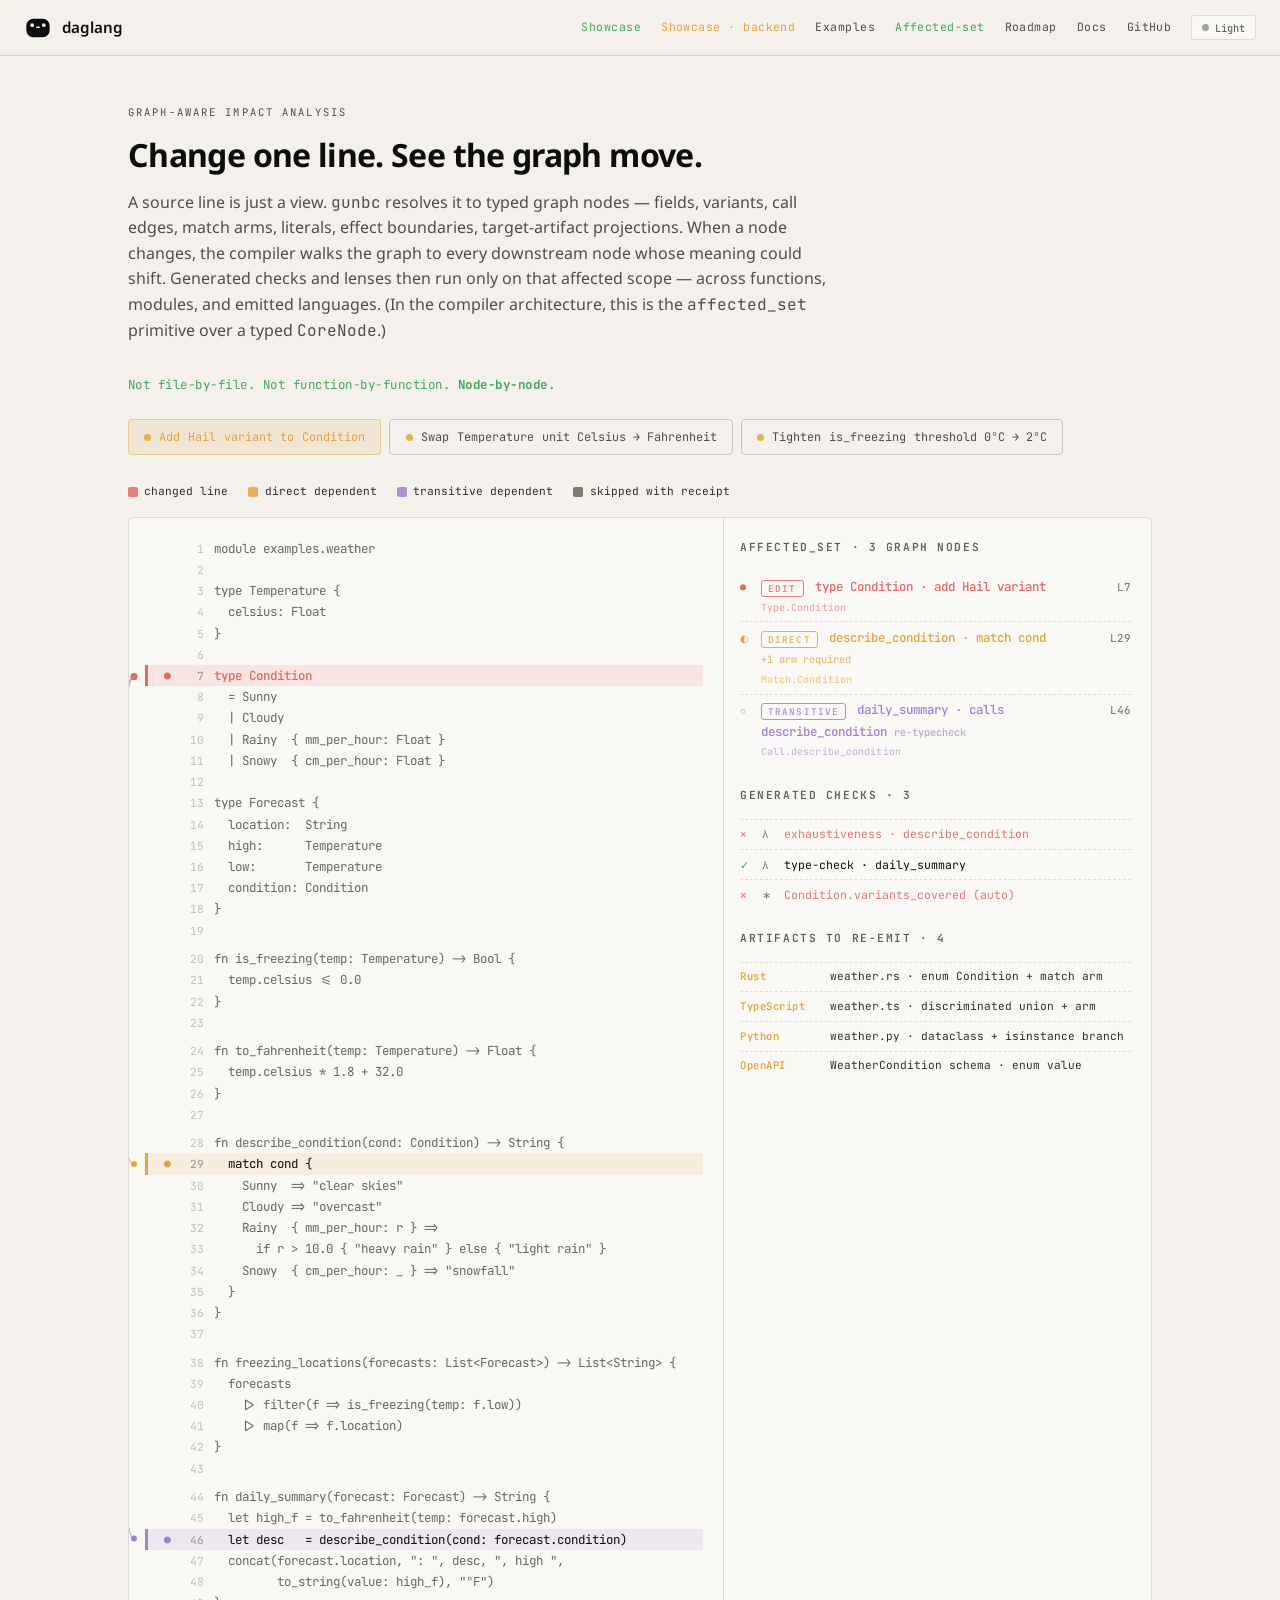
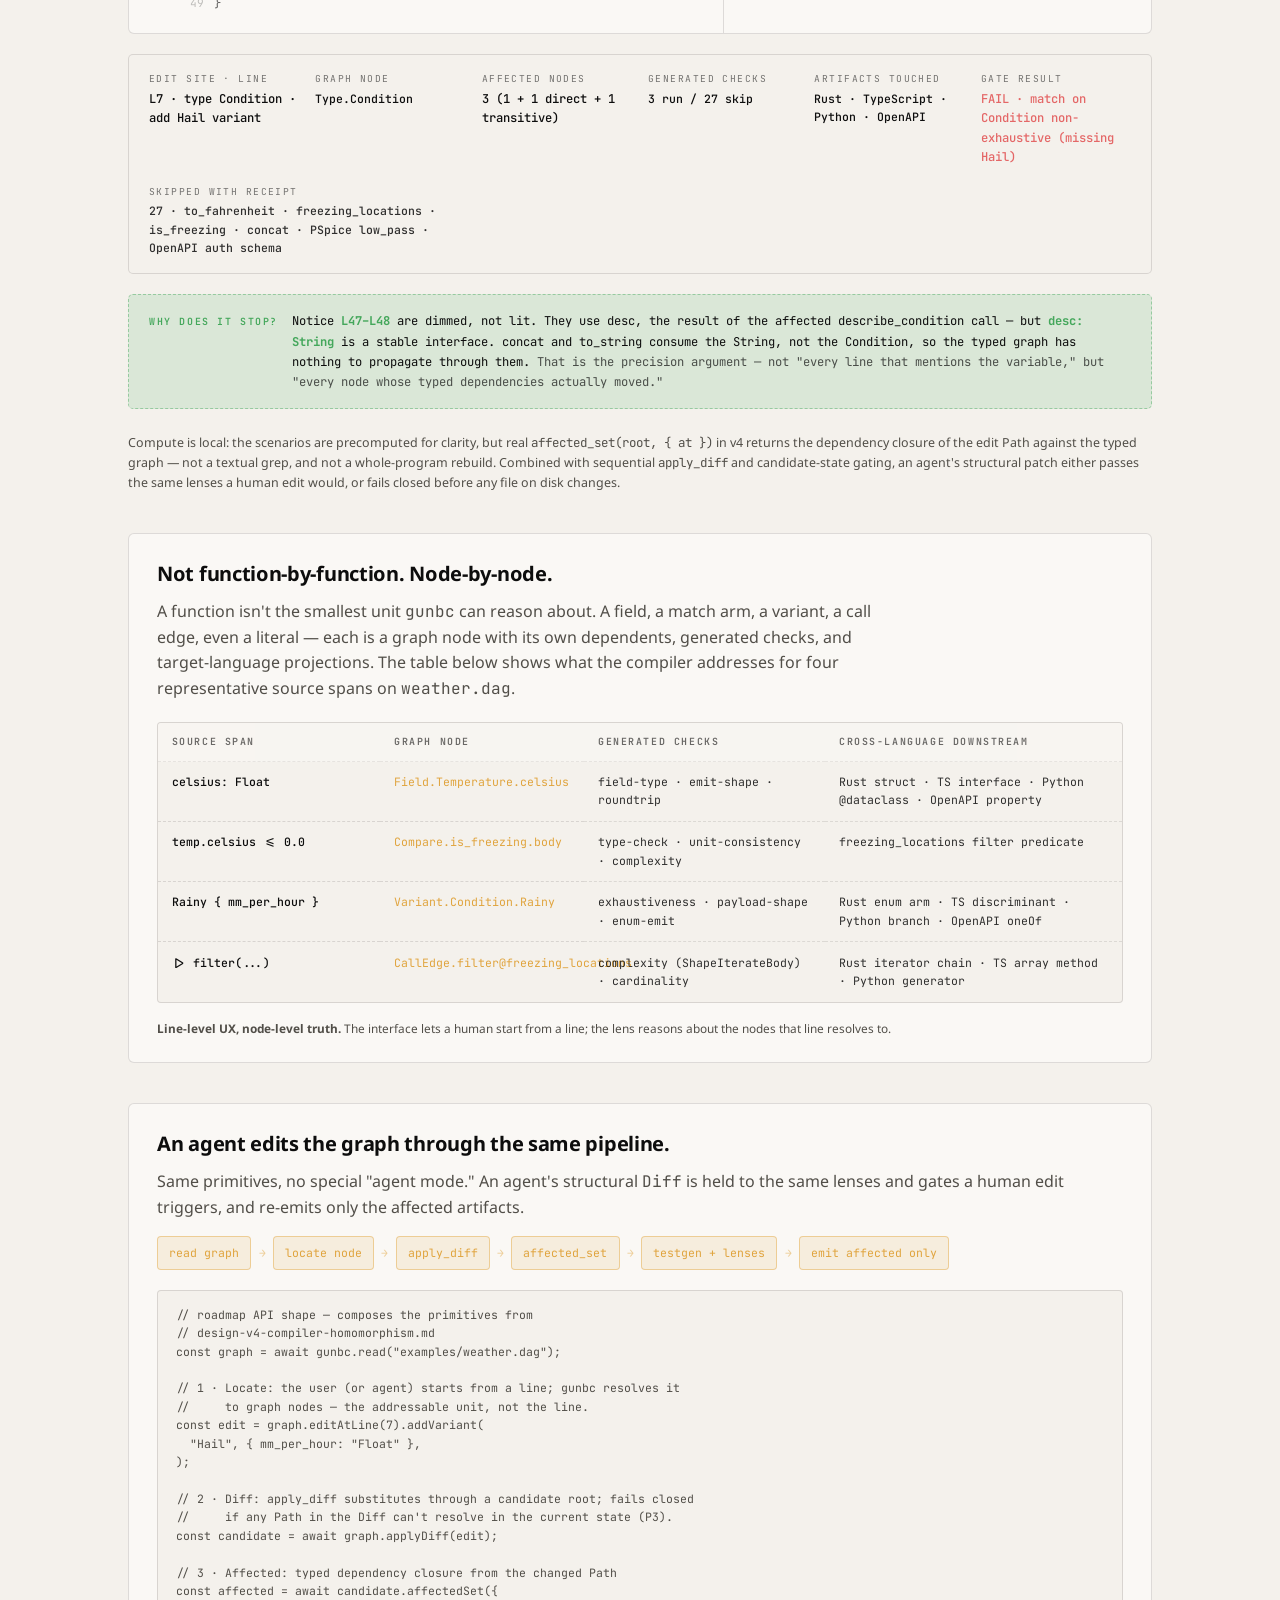
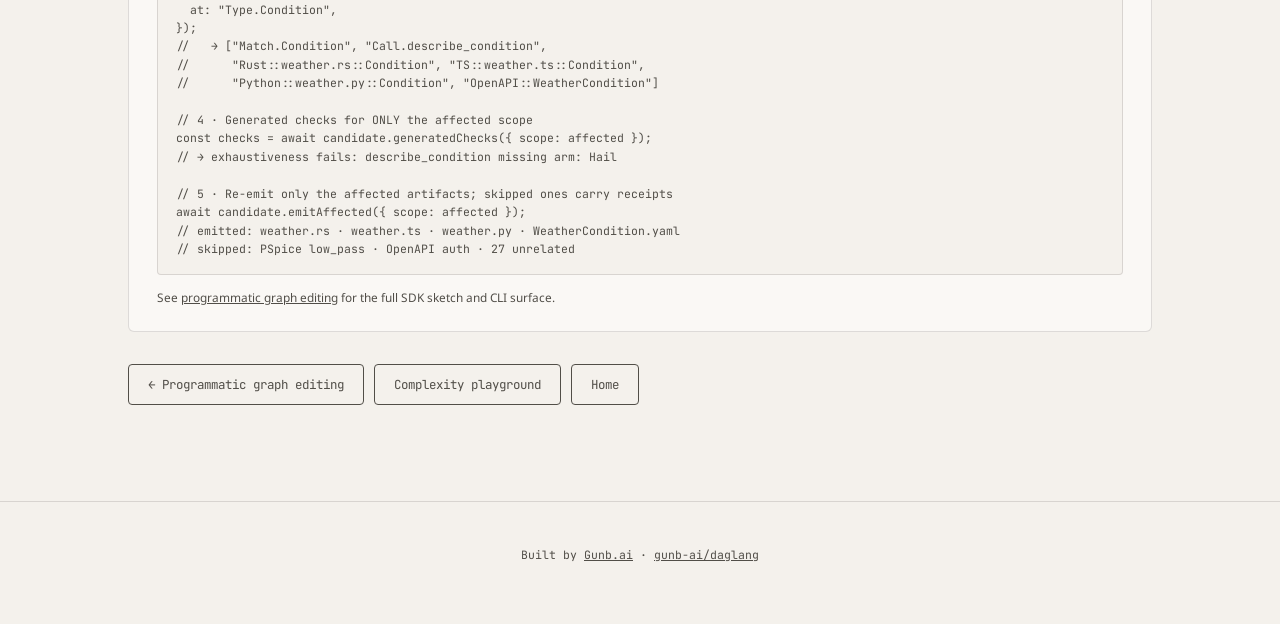
==== affected-set.html @ e0fedf56 "WIP: Favicon PNG fallbacks: emit 16/32/180/192/512px PNGs from /assets/favico" ====
<!DOCTYPE html>
<html lang="en" data-mode="dark">
<head>
  <meta charset="utf-8" />
  <meta name="viewport" content="width=device-width, initial-scale=1" />
  <title>daglang · affected-set propagation</title>
  <meta name="description" content="Change one line of .dag source. Watch every downstream node light up. affected_set is the v4 substrate primitive that drives incremental rebuild, lens re-runs, and programmatic graph editing." />
  <link rel="preconnect" href="https://fonts.googleapis.com" />
  <link rel="preconnect" href="https://fonts.gstatic.com" crossorigin />
  <link href="https://fonts.googleapis.com/css2?family=JetBrains+Mono:wght@400;500&family=Noto+Sans:wght@400;500;600;700&display=swap" rel="stylesheet" />
  <link rel="icon" type="image/svg+xml" href="/assets/favicon.svg" />
  <link rel="icon" type="image/png" sizes="32x32" href="/assets/favicon-32.png" />
  <link rel="icon" type="image/png" sizes="16x16" href="/assets/favicon-16.png" />
  <link rel="apple-touch-icon" href="/assets/apple-touch-icon.png" />
  <link rel="manifest" href="/site.webmanifest" />
  <meta name="theme-color" content="#0c0d0c" media="(prefers-color-scheme: dark)" />
  <meta name="theme-color" content="#f4efe6" media="(prefers-color-scheme: light)" />
  <meta name="color-scheme" content="dark light" />
  <script>(function(){try{var s=localStorage.getItem("daglang-mode");var l=window.matchMedia&&window.matchMedia("(prefers-color-scheme: light)").matches;document.documentElement.setAttribute("data-mode",s||(l?"light":"dark"));}catch(e){}})();</script>
  <link rel="stylesheet" href="site.css" />
  <style>
    /* ── Page-local layout ── */
    .as-intro { max-width: 44em; margin: 0 0 2rem; }
    .as-scenarios { display: flex; flex-wrap: wrap; gap: 0.5rem; margin: 0 0 1.75rem; }
    .as-scenario {
      font-family: var(--font-mono); font-size: 0.74rem;
      padding: 0.55rem 0.95rem; border: 1px solid; border-radius: 4px;
      background: transparent; cursor: pointer; color: inherit;
      display: inline-flex; align-items: center; gap: 0.5rem;
      transition: border-color 0.15s ease, background 0.15s ease, color 0.15s ease;
    }
    .as-scenario::before {
      content: ""; width: 7px; height: 7px; border-radius: 50%;
      background: var(--tier-next); opacity: 0.85;
    }
    [data-mode="dark"] .as-scenario { border-color: var(--border-dark-strong); color: var(--warm-white-dim); }
    [data-mode="light"] .as-scenario { border-color: var(--border-light-strong); color: var(--text-dark-dim); }
    .as-scenario[aria-selected="true"] {
      border-color: var(--tier-next-line);
      background: var(--tier-next-soft);
      color: var(--tier-next);
    }

    /* Legend */
    .as-legend {
      display: flex; flex-wrap: wrap; gap: 1.25rem; margin: 0 0 1rem;
      font-family: var(--font-mono); font-size: 0.7rem;
    }
    .as-legend span { display: inline-flex; align-items: center; gap: 0.4rem; opacity: 0.85; }
    .as-legend i {
      width: 10px; height: 10px; border-radius: 2px; display: inline-block;
    }
    .as-legend .lg-changed    { background: var(--diag-fail); }
    .as-legend .lg-direct     { background: var(--tier-next); }
    .as-legend .lg-transitive { background: var(--tier-vision); }
    .as-legend .lg-skipped    { background: var(--stone-faint); }

    /* Two-column stage: source code | affected tree.
       Fanout SVG is an absolute overlay sharing the same coordinate
       system as the stage, so every measured y stays in the same frame
       no matter how the stage resizes or which font loads. */
    .as-stage {
      position: relative;
      display: grid;
      grid-template-columns: minmax(0, 1.25fr) minmax(17rem, 0.9fr);
      gap: 0; align-items: stretch;
      border: 1px solid; border-radius: 6px; overflow: hidden;
    }
    [data-mode="dark"] .as-stage { border-color: var(--border-dark); background: var(--void-up); }
    [data-mode="light"] .as-stage { border-color: var(--border-light); background: var(--warm-white-up); }

    .as-code, .as-tree {
      position: relative; z-index: 2;
      padding: 1.25rem 1.25rem 1.25rem 1rem;
      font-family: var(--font-mono); font-size: 0.78rem; line-height: 1.7;
    }
    .as-code { min-width: 0; overflow-x: auto; }
    .as-tree {
      padding-left: 1rem; padding-right: 1.25rem;
      border-left: 1px solid;
    }
    [data-mode="dark"] .as-tree { border-left-color: var(--border-dark); }
    [data-mode="light"] .as-tree { border-left-color: var(--border-light); }
    [data-mode="dark"] .as-tree { border-left-color: var(--border-dark); }
    [data-mode="light"] .as-tree { border-left-color: var(--border-light); }

    /* Code line layout: gutter pin · line-no · code */
    .as-line {
      display: grid;
      grid-template-columns: 22px 36px 1fr;
      align-items: baseline;
      padding: 0 0.5rem 0 0.5rem;
      border-left: 3px solid transparent;
      transition: background 0.2s ease, border-left-color 0.2s ease;
      white-space: pre;
    }
    .as-line .as-gutter {
      font-size: 0.7rem; opacity: 0; text-align: center;
      transition: opacity 0.2s ease;
    }
    .as-line .as-no {
      font-size: 0.7rem; opacity: 0.4; text-align: right; padding-right: 0.6rem;
      user-select: none;
    }
    .as-line .as-src { white-space: pre; min-width: max-content; }

    /* States */
    .as-line.is-changed {
      background: var(--diag-fail-soft);
      border-left-color: var(--diag-fail);
    }
    .as-line.is-changed .as-gutter { opacity: 1; color: var(--diag-fail); }
    .as-line.is-changed .as-src { color: var(--diag-fail); font-weight: 500; }

    .as-line.is-direct {
      background: var(--tier-next-soft);
      border-left-color: var(--tier-next);
    }
    .as-line.is-direct .as-gutter { opacity: 1; color: var(--tier-next); }

    .as-line.is-transitive {
      background: var(--tier-vision-soft);
      border-left-color: var(--tier-vision);
    }
    .as-line.is-transitive .as-gutter { opacity: 1; color: var(--tier-vision); }

    .as-line:not(.is-changed):not(.is-direct):not(.is-transitive) {
      opacity: 0.62;
      transition: opacity 0.25s ease;
    }

    /* Function-header subtle hint */
    .as-line.is-fn-head {
      margin-top: 0.45rem;
    }

    /* Fan-out SVG — absolutely-positioned overlay over the full stage.
       Bezier endpoints are computed against the SAME bounding box (the
       stage), so the SVG coordinate system always matches the DOM
       coordinate system — no column-height drift, no resize surprises. */
    .as-fanout {
      position: absolute;
      inset: 0;
      width: 100%; height: 100%;
      pointer-events: none;
      overflow: visible;
      z-index: 1;
    }
    .as-fanout path {
      fill: none; stroke-width: 1.5; opacity: 0.85;
      stroke-linecap: round;
    }
    .as-fanout path.e-direct { stroke: var(--tier-next); }
    .as-fanout path.e-transitive { stroke: var(--tier-vision); opacity: 0.75; }
    .as-fanout circle.dot-changed     { fill: var(--diag-fail); }
    .as-fanout circle.dot-direct      { fill: var(--tier-next); }
    .as-fanout circle.dot-transitive  { fill: var(--tier-vision); }

    @media (prefers-reduced-motion: reduce) {
      .as-fanout path { transition: none !important; stroke-dashoffset: 0 !important; }
    }

    /* Tree */
    .as-tree h3 {
      font-family: var(--font-mono); font-size: 0.7rem; letter-spacing: 0.14em;
      text-transform: uppercase; margin: 0 0 0.85rem; opacity: 0.65; font-weight: 600;
    }
    .as-tree-row {
      display: grid; grid-template-columns: 14px 1fr 4rem;
      align-items: baseline; gap: 0.4rem;
      padding: 0.3rem 0; border-top: 1px dashed transparent;
    }
    .as-tree-row + .as-tree-row { border-top-color: var(--border-dark); }
    [data-mode="light"] .as-tree-row + .as-tree-row { border-top-color: var(--border-light); }
    .as-tree-row .as-tree-marker {
      font-size: 0.62rem; line-height: 1;
    }
    .as-tree-row.r-changed     .as-tree-marker { color: var(--diag-fail); }
    .as-tree-row.r-direct      .as-tree-marker { color: var(--tier-next); }
    .as-tree-row.r-transitive  .as-tree-marker { color: var(--tier-vision); }
    .as-tree-row .as-tree-name { font-weight: 500; }
    .as-tree-row .as-tree-line { font-size: 0.68rem; opacity: 0.6; text-align: right; }
    /* Text-tag chip so the meaning survives color blindness / low contrast */
    .as-tree-tag {
      font-size: 0.58rem; letter-spacing: 0.12em; text-transform: uppercase;
      padding: 0.1rem 0.4rem; border-radius: 3px;
      border: 1px solid currentColor; opacity: 0.85;
      margin-right: 0.25rem; font-weight: 600;
    }
    .as-tree-row.r-changed     .as-tree-name { color: var(--diag-fail); }
    .as-tree-row.r-direct      .as-tree-name { color: var(--tier-next); }
    .as-tree-row.r-transitive  .as-tree-name { color: var(--tier-vision); }
    .as-tree-empty { font-size: 0.74rem; opacity: 0.5; padding: 0.4rem 0; }

    /* Graph-node sublabel under each tree row */
    .as-tree-node {
      display: block; font-family: var(--font-mono); font-size: 0.62rem;
      opacity: 0.55; margin-top: 0.15rem; letter-spacing: 0.01em;
    }

    /* Generated checks list */
    .as-gen-row {
      display: grid; grid-template-columns: 14px 14px 1fr; gap: 0.5rem;
      align-items: baseline; padding: 0.3rem 0;
      font-family: var(--font-mono); font-size: 0.72rem;
      border-top: 1px dashed var(--border-dark);
    }
    [data-mode="light"] .as-gen-row { border-top-color: var(--border-light); }
    .as-gen-row:first-of-type { border-top: 0; }
    .as-gen-state, .as-gen-kind { font-size: 0.68rem; line-height: 1; }
    .as-gen-kind { opacity: 0.55; }
    .as-gen-row.g-pass .as-gen-state { color: var(--tier-now); }
    .as-gen-row.g-warn .as-gen-state { color: var(--tier-next); }
    .as-gen-row.g-fail .as-gen-state { color: var(--diag-fail); }
    .as-gen-row.g-fail .as-gen-label { color: var(--diag-fail); opacity: 0.9; }
    .as-gen-row.g-warn .as-gen-label { color: var(--tier-next); }

    /* Cross-language artifact rows */
    .as-art-row {
      display: grid; grid-template-columns: 5rem 1fr; gap: 0.6rem;
      align-items: baseline; padding: 0.3rem 0;
      font-family: var(--font-mono); font-size: 0.7rem;
      border-top: 1px dashed var(--border-dark);
    }
    [data-mode="light"] .as-art-row { border-top-color: var(--border-light); }
    .as-art-row:first-of-type { border-top: 0; }
    .as-art-lang {
      font-weight: 600; color: var(--tier-next);
      font-size: 0.66rem; letter-spacing: 0.05em;
    }
    .as-art-file { opacity: 0.85; }

    /* Precision callout — explains where the typed graph stops */
    .as-precision {
      margin-top: 1.25rem; padding: 1rem 1.25rem;
      border: 1px dashed; border-radius: 5px;
      display: grid; grid-template-columns: auto 1fr; gap: 0.85rem; align-items: baseline;
    }
    [data-mode="dark"] .as-precision { border-color: var(--tier-now-line); background: var(--tier-now-soft); }
    [data-mode="light"] .as-precision { border-color: var(--tier-now-line); background: var(--tier-now-soft); }
    .as-precision-tag {
      font-family: var(--font-mono); font-size: 0.62rem; letter-spacing: 0.16em;
      text-transform: uppercase; font-weight: 600; color: var(--tier-now);
    }
    .as-precision-body {
      font-family: var(--font-mono); font-size: 0.76rem; line-height: 1.65;
    }
    .as-precision-body strong { color: var(--tier-now); }
    .as-precision-body em { font-style: normal; opacity: 0.7; }
    @media (max-width: 640px) {
      .as-precision { grid-template-columns: 1fr; gap: 0.35rem; }
    }

    /* Node-granularity panel below the main stage */
    .as-grain {
      margin-top: 2.5rem; padding: 1.5rem 1.75rem;
      border: 1px solid; border-radius: 6px;
    }
    [data-mode="dark"] .as-grain { border-color: var(--border-dark); background: var(--void-up); }
    [data-mode="light"] .as-grain { border-color: var(--border-light); background: var(--warm-white-up); }
    .as-grain h2 { margin: 0 0 0.6rem; font-size: 1.25rem; letter-spacing: -0.015em; }
    .as-grain-lead { margin: 0 0 1.25rem; max-width: 46em; }
    .as-grain-table {
      display: grid;
      grid-template-columns: minmax(0, 1.2fr) minmax(0, 1.1fr) minmax(0, 1.3fr) minmax(0, 1.6fr);
      gap: 0;
      font-family: var(--font-mono); font-size: 0.72rem;
      border: 1px solid; border-radius: 4px; overflow: hidden;
    }
    [data-mode="dark"] .as-grain-table { border-color: var(--border-dark); background: var(--void-up2); }
    [data-mode="light"] .as-grain-table { border-color: var(--border-light); background: var(--warm-white); }
    .as-grain-table > div {
      padding: 0.7rem 0.85rem;
      border-bottom: 1px dashed var(--border-dark);
    }
    [data-mode="light"] .as-grain-table > div { border-bottom-color: var(--border-light); }
    .as-grain-table > div:nth-last-child(-n+4) { border-bottom: 0; }
    .as-grain-head {
      font-size: 0.62rem; letter-spacing: 0.16em; text-transform: uppercase;
      opacity: 0.6; font-weight: 600;
    }
    [data-mode="dark"] .as-grain-head { background: var(--void-up); }
    [data-mode="light"] .as-grain-head { background: var(--warm-white-up); }
    .as-grain-span code { font-weight: 500; }
    .as-grain-node { color: var(--tier-next); }
    .as-grain-checks { opacity: 0.85; }
    .as-grain-down  { opacity: 0.85; }
    @media (max-width: 760px) {
      .as-grain-table { grid-template-columns: 1fr; }
      .as-grain-table > div:nth-last-child(-n+4) { border-bottom: 1px dashed var(--border-dark); }
      [data-mode="light"] .as-grain-table > div:nth-last-child(-n+4) { border-bottom-color: var(--border-light); }
      .as-grain-table > div:last-child { border-bottom: 0; }
    }

    /* Agent workflow section */
    .as-agent {
      margin-top: 2.5rem; padding: 1.5rem 1.75rem;
      border: 1px solid; border-radius: 6px;
    }
    [data-mode="dark"] .as-agent { border-color: var(--border-dark); background: var(--void-up); }
    [data-mode="light"] .as-agent { border-color: var(--border-light); background: var(--warm-white-up); }
    .as-agent h2 { margin: 0 0 0.6rem; font-size: 1.25rem; letter-spacing: -0.015em; }
    .as-agent-flow {
      display: flex; flex-wrap: wrap; gap: 0.45rem; align-items: center;
      margin: 1rem 0 1.25rem;
      font-family: var(--font-mono); font-size: 0.72rem;
    }
    .as-agent-step {
      padding: 0.4rem 0.7rem; border: 1px solid var(--tier-next-line);
      background: var(--tier-next-soft); color: var(--tier-next);
      border-radius: 4px;
    }
    .as-agent-arrow { color: var(--tier-next); opacity: 0.5; }
    .as-agent pre {
      margin: 0; padding: 0.95rem 1.1rem;
      font-size: 0.72rem; line-height: 1.6;
      border: 1px solid; border-radius: 4px; overflow-x: auto;
    }
    [data-mode="dark"] .as-agent pre { background: var(--void-up2); border-color: var(--border-dark); }
    [data-mode="light"] .as-agent pre { background: var(--warm-white); border-color: var(--border-light); }

    /* Receipt strip below the stage */
    .as-receipt {
      margin-top: 1.25rem; padding: 1rem 1.25rem;
      border: 1px solid; border-radius: 5px;
      font-family: var(--font-mono); font-size: 0.76rem;
      display: grid; grid-template-columns: repeat(6, minmax(0, 1fr)); gap: 1rem;
    }
    @media (max-width: 980px) { .as-receipt { grid-template-columns: 1fr 1fr; }
      .as-receipt-cell[style*="grid-column:span 2"] { grid-column: 1 / -1 !important; } }
    [data-mode="dark"] .as-receipt { border-color: var(--border-dark); background: var(--void-up2); }
    [data-mode="light"] .as-receipt { border-color: var(--border-light); background: var(--warm-white); }
    .as-receipt-cell { display: flex; flex-direction: column; gap: 0.2rem; }
    .as-receipt-label {
      font-size: 0.6rem; letter-spacing: 0.15em; text-transform: uppercase; opacity: 0.55;
    }
    .as-receipt-value { font-weight: 500; }

    @media (max-width: 880px) {
      .as-stage { grid-template-columns: 1fr; }
      .as-fanout { display: none; } /* overlay arrows hidden on narrow screens; impact chain below replaces them */
      .as-tree { border-left: 0; border-top: 1px solid var(--border-dark); padding: 1.25rem; }
      [data-mode="light"] .as-tree { border-top-color: var(--border-light); }
      .as-receipt { grid-template-columns: 1fr 1fr; }
      .as-mobile-chain { display: grid; }
    }

    /* ─── Mobile impact chain ─── desktop hides the fanout SVG cleanly,
       but the graph meaning shouldn't disappear with it. On mobile we
       render the same propagation as a stacked card chain so the demo
       still tells its story. Hidden on desktop. */
    .as-mobile-chain {
      display: none; /* enabled inside the 880px media query above */
      gap: 0.5rem;
      margin: 1.25rem 0 0;
      padding: 0;
      list-style: none;
      font-family: var(--font-mono); font-size: 0.74rem;
    }
    .as-mobile-chain li {
      border: 1px solid; border-radius: 4px;
      padding: 0.7rem 0.9rem;
      border-left-width: 3px;
      display: grid; gap: 0.25rem;
    }
    [data-mode="dark"] .as-mobile-chain li { background: var(--void-up); border-color: var(--border-dark); }
    [data-mode="light"] .as-mobile-chain li { background: var(--warm-white-up); border-color: var(--border-light); }
    .as-mobile-chain li.c-changed     { border-left-color: var(--diag-fail);    color: var(--diag-fail); }
    .as-mobile-chain li.c-direct      { border-left-color: var(--tier-next);    color: var(--tier-next); }
    .as-mobile-chain li.c-transitive  { border-left-color: var(--tier-vision);  color: var(--tier-vision); }
    .as-mobile-chain li.c-gen, .as-mobile-chain li.c-art {
      border-left-color: var(--stone-faint); color: currentColor;
    }
    .as-mobile-chain .as-mc-label {
      font-size: 0.62rem; letter-spacing: 0.16em;
      text-transform: uppercase; opacity: 0.75;
    }
    .as-mobile-chain .as-mc-body {
      font-size: 0.78rem; line-height: 1.55;
      color: currentColor;
    }
    .as-mobile-chain code { font-size: 0.74rem; }
    .as-mobile-chain .as-mc-arrow {
      grid-column: 1 / -1;
      text-align: center;
      font-size: 0.85rem;
      opacity: 0.45;
      margin: -0.25rem 0;
      color: currentColor;
    }
  </style>
</head>
<body>

<svg xmlns="http://www.w3.org/2000/svg" style="position:absolute;width:0;height:0;overflow:hidden">
  <symbol id="stoic-idle" viewBox="0 0 120 120">
    <path fill-rule="evenodd" fill="currentColor" d="
      M40,20 H80 A30,30 0 0,1 110,50 V70 A30,30 0 0,1 80,100 H40 A30,30 0 0,1 10,70 V50 A30,30 0 0,1 40,20 Z
      M35,40 A8,8 0 0,1 35,56 A8,8 0 0,1 35,40 Z
      M85,40 A8,8 0 0,1 85,56 A8,8 0 0,1 85,40 Z
      M54,54 H66 A2,2 0 0,1 68,56 V58 A2,2 0 0,1 66,60 H54 A2,2 0 0,1 52,58 V56 A2,2 0 0,1 54,54 Z
    "/>
  </symbol>
</svg>

<nav class="nav">
  <a href="/" class="nav-left">
    <svg class="nav-logo" viewBox="0 0 120 120"><use href="#stoic-idle"/></svg>
    <span class="wordmark">daglang</span>
  </a>
  <div class="nav-right">
    <div class="nav-links">
      <a href="showcase.html" class="nav-link" style="color:var(--tier-now)">Showcase</a>
      <a href="showcase-backend.html" class="nav-link" style="color:var(--tier-next)">Showcase · backend</a>
      <a href="examples.html" class="nav-link">Examples</a>
      <a href="affected-set.html" class="nav-link active">Affected-set</a>
      <a href="roadmap.html" class="nav-link">Roadmap</a>
      <a href="https://github.com/gunb-ai/daglang/blob/main/THESIS.md" class="nav-link">Docs</a>
      <a href="https://github.com/gunb-ai/daglang" class="nav-link">GitHub</a>
    </div>
    <button class="mode-toggle" id="mode-toggle" type="button" aria-label="Toggle light/dark mode">
      <span class="indicator"></span>
      <span id="mode-label-text">Dark</span>
    </button>
  </div>
</nav>

<main class="wrap" style="padding:3rem 0 5rem">
  <p class="section-eyebrow">Graph-aware impact analysis</p>
  <h1 style="font-size:2rem;margin:0 0 0.6rem;letter-spacing:-0.02em">Change one line. See the graph move.</h1>
  <p class="muted as-intro">
    A source line is just a view. <code>gunbc</code> resolves it to typed graph nodes — fields,
    variants, call edges, match arms, literals, effect boundaries, target-artifact projections. When
    a node changes, the compiler walks the graph to every downstream node whose meaning could shift.
    Generated checks and lenses then run only on that affected scope — across functions, modules,
    and emitted languages. (In the compiler architecture, this is the <code>affected_set</code>
    primitive over a typed <code>CoreNode</code>.)
  </p>
  <p style="font-family:var(--font-mono);font-size:0.78rem;letter-spacing:0.04em;margin:0 0 1.5rem;color:var(--tier-now)">
    Not file-by-file. Not function-by-function. <strong>Node-by-node.</strong>
  </p>

  <div class="as-scenarios" role="tablist" aria-label="Edit scenarios">
    <button class="as-scenario" role="tab" data-scenario="condition" aria-selected="true">
      Add <code>Hail</code> variant to <code>Condition</code>
    </button>
    <button class="as-scenario" role="tab" data-scenario="temperature" aria-selected="false">
      Swap <code>Temperature</code> unit Celsius → Fahrenheit
    </button>
    <button class="as-scenario" role="tab" data-scenario="threshold" aria-selected="false">
      Tighten <code>is_freezing</code> threshold 0°C → 2°C
    </button>
  </div>

  <div class="as-legend">
    <span><i class="lg-changed"></i> changed line</span>
    <span><i class="lg-direct"></i> direct dependent</span>
    <span><i class="lg-transitive"></i> transitive dependent</span>
    <span><i class="lg-skipped"></i> skipped with receipt</span>
  </div>

  <div class="as-stage">
    <!-- ── Fan-out gutter — left margin of the code, curves bulge inward ── -->
    <svg class="as-fanout" id="as-fanout" aria-hidden="true"></svg>

    <!-- ── Code column ── -->
    <div class="as-code" id="as-code"><!-- populated by JS --></div>

    <!-- ── Affected tree ── -->
    <div class="as-tree" id="as-tree"><!-- populated by JS --></div>
  </div>

  <!-- ── Mobile-only impact chain: stacked cards replacing the hidden fanout SVG ── -->
  <ol class="as-mobile-chain" id="as-mobile-chain" aria-label="impact chain (mobile)"><!-- populated by JS --></ol>

  <div class="as-receipt" id="as-receipt">
    <div class="as-receipt-cell">
      <span class="as-receipt-label">edit site · line</span>
      <span class="as-receipt-value" id="r-site">—</span>
    </div>
    <div class="as-receipt-cell">
      <span class="as-receipt-label">graph node</span>
      <span class="as-receipt-value" id="r-node" style="font-size:0.72rem">—</span>
    </div>
    <div class="as-receipt-cell">
      <span class="as-receipt-label">affected nodes</span>
      <span class="as-receipt-value" id="r-size">—</span>
    </div>
    <div class="as-receipt-cell">
      <span class="as-receipt-label">generated checks</span>
      <span class="as-receipt-value" id="r-lenses" style="font-size:0.72rem">—</span>
    </div>
    <div class="as-receipt-cell">
      <span class="as-receipt-label">artifacts touched</span>
      <span class="as-receipt-value" id="r-artifacts" style="font-size:0.72rem">—</span>
    </div>
    <div class="as-receipt-cell">
      <span class="as-receipt-label">gate result</span>
      <span class="as-receipt-value" id="r-gate">—</span>
    </div>
    <div class="as-receipt-cell" style="grid-column:span 2">
      <span class="as-receipt-label">skipped with receipt</span>
      <span class="as-receipt-value" id="r-skipped" style="opacity:0.85;font-size:0.72rem">—</span>
    </div>
  </div>

  <div class="as-precision" id="as-precision">
    <div class="as-precision-tag">why does it stop?</div>
    <div class="as-precision-body" id="as-precision-body">—</div>
  </div>

  <p class="muted" style="margin-top:1.5rem;font-size:0.78rem">
    Compute is local: the scenarios are precomputed for clarity, but real <code>affected_set(root, { at })</code>
    in v4 returns the dependency closure of the edit Path against the typed graph — not a textual grep, and
    not a whole-program rebuild. Combined with sequential <code>apply_diff</code> and candidate-state gating,
    an agent's structural patch either passes the same lenses a human edit would, or fails closed before any
    file on disk changes.
  </p>

  <!-- ── Node-granularity panel ── -->
  <section class="as-grain">
    <h2>Not function-by-function. Node-by-node.</h2>
    <p class="muted as-grain-lead">
      A function isn't the smallest unit <code>gunbc</code> can reason about. A field, a match arm, a variant,
      a call edge, even a literal — each is a graph node with its own dependents, generated checks, and
      target-language projections. The table below shows what the compiler addresses for four representative
      source spans on <code>weather.dag</code>.
    </p>
    <div class="as-grain-table">
      <div class="as-grain-head">source span</div>
      <div class="as-grain-head">graph node</div>
      <div class="as-grain-head">generated checks</div>
      <div class="as-grain-head">cross-language downstream</div>

      <div class="as-grain-span"><code>celsius: Float</code></div>
      <div class="as-grain-node"><code>Field.Temperature.celsius</code></div>
      <div class="as-grain-checks">field-type · emit-shape · roundtrip</div>
      <div class="as-grain-down">Rust <code>struct</code> · TS <code>interface</code> · Python <code>@dataclass</code> · OpenAPI property</div>

      <div class="as-grain-span"><code>temp.celsius &lt;= 0.0</code></div>
      <div class="as-grain-node"><code>Compare.is_freezing.body</code></div>
      <div class="as-grain-checks">type-check · unit-consistency · complexity</div>
      <div class="as-grain-down"><code>freezing_locations</code> filter predicate</div>

      <div class="as-grain-span"><code>Rainy { mm_per_hour }</code></div>
      <div class="as-grain-node"><code>Variant.Condition.Rainy</code></div>
      <div class="as-grain-checks">exhaustiveness · payload-shape · enum-emit</div>
      <div class="as-grain-down">Rust <code>enum</code> arm · TS discriminant · Python branch · OpenAPI <code>oneOf</code></div>

      <div class="as-grain-span"><code>|&gt; filter(...)</code></div>
      <div class="as-grain-node"><code>CallEdge.filter@freezing_locations</code></div>
      <div class="as-grain-checks">complexity (ShapeIterateBody) · cardinality</div>
      <div class="as-grain-down">Rust iterator chain · TS array method · Python generator</div>
    </div>
    <p class="muted" style="font-size:0.74rem;margin:1rem 0 0">
      <strong>Line-level UX, node-level truth.</strong> The interface lets a human start from a line;
      the lens reasons about the nodes that line resolves to.
    </p>
  </section>

  <!-- ── Agent workflow section ── -->
  <section class="as-agent">
    <h2>An agent edits the graph through the same pipeline.</h2>
    <p class="muted" style="margin:0 0 0.75rem">
      Same primitives, no special "agent mode." An agent's structural <code>Diff</code> is held to the
      same lenses and gates a human edit triggers, and re-emits only the affected artifacts.
    </p>
    <div class="as-agent-flow">
      <span class="as-agent-step">read graph</span>
      <span class="as-agent-arrow">→</span>
      <span class="as-agent-step">locate node</span>
      <span class="as-agent-arrow">→</span>
      <span class="as-agent-step">apply_diff</span>
      <span class="as-agent-arrow">→</span>
      <span class="as-agent-step">affected_set</span>
      <span class="as-agent-arrow">→</span>
      <span class="as-agent-step">testgen + lenses</span>
      <span class="as-agent-arrow">→</span>
      <span class="as-agent-step">emit affected only</span>
    </div>
<pre>// roadmap API shape — composes the primitives from
// design-v4-compiler-homomorphism.md
const graph = await gunbc.read("examples/weather.dag");

// 1 · Locate: the user (or agent) starts from a line; gunbc resolves it
//     to graph nodes — the addressable unit, not the line.
const edit = graph.editAtLine(7).addVariant(
  "Hail", { mm_per_hour: "Float" },
);

// 2 · Diff: apply_diff substitutes through a candidate root; fails closed
//     if any Path in the Diff can't resolve in the current state (P3).
const candidate = await graph.applyDiff(edit);

// 3 · Affected: typed dependency closure from the changed Path
const affected = await candidate.affectedSet({
  at: "Type.Condition",
});
//   → ["Match.Condition", "Call.describe_condition",
//      "Rust::weather.rs::Condition", "TS::weather.ts::Condition",
//      "Python::weather.py::Condition", "OpenAPI::WeatherCondition"]

// 4 · Generated checks for ONLY the affected scope
const checks = await candidate.generatedChecks({ scope: affected });
// → exhaustiveness fails: describe_condition missing arm: Hail

// 5 · Re-emit only the affected artifacts; skipped ones carry receipts
await candidate.emitAffected({ scope: affected });
// emitted: weather.rs · weather.ts · weather.py · WeatherCondition.yaml
// skipped: PSpice low_pass · OpenAPI auth · 27 unrelated</pre>
    <p class="muted" style="font-size:0.74rem;margin:0.85rem 0 0">
      See <a href="examples.html#agent">programmatic graph editing</a> for the full SDK sketch and CLI surface.
    </p>
  </section>

  <p style="margin-top:2rem;display:flex;gap:0.6rem;flex-wrap:wrap">
    <a href="examples.html#agent" class="hero-cta-secondary">← Programmatic graph editing</a>
    <a href="examples.html#complexity" class="hero-cta-secondary">Complexity playground</a>
    <a href="/" class="hero-cta-secondary">Home</a>
  </p>
</main>

<footer class="footer">
  <p>Built by <a href="https://gunb.ai">Gunb.ai</a> · <a href="https://github.com/gunb-ai/daglang">gunb-ai/daglang</a></p>
</footer>

<script src="site.js"></script>
<script>
/* ─── Affected-set scenarios ───────────────────────────
 * Each scenario uses the same weather.dag-style source. We label lines by index
 * (1-based) and precompute which lines are the edit site, direct callers, or
 * transitive callers. Real affected_set(root, { at }) does this from the typed
 * CoreNode graph; here we ship it as data so the visual story is clear.
 * ─────────────────────────────────────────────────────── */
(function () {
  // Source matches dsl/examples/weather/weather.dag (Temperature is celsius-keyed there).
  var SOURCE = [
    "module examples.weather",                                       // 1
    "",                                                              // 2
    "type Temperature {",                                            // 3
    "  celsius: Float",                                              // 4
    "}",                                                             // 5
    "",                                                              // 6
    "type Condition",                                                // 7
    "  = Sunny",                                                     // 8
    "  | Cloudy",                                                    // 9
    "  | Rainy  { mm_per_hour: Float }",                             // 10
    "  | Snowy  { cm_per_hour: Float }",                             // 11
    "",                                                              // 12
    "type Forecast {",                                               // 13
    "  location:  String",                                           // 14
    "  high:      Temperature",                                      // 15
    "  low:       Temperature",                                      // 16
    "  condition: Condition",                                        // 17
    "}",                                                             // 18
    "",                                                              // 19
    "fn is_freezing(temp: Temperature) -> Bool {",                   // 20
    "  temp.celsius <= 0.0",                                         // 21
    "}",                                                             // 22
    "",                                                              // 23
    "fn to_fahrenheit(temp: Temperature) -> Float {",                // 24
    "  temp.celsius * 1.8 + 32.0",                                   // 25
    "}",                                                             // 26
    "",                                                              // 27
    "fn describe_condition(cond: Condition) -> String {",            // 28
    "  match cond {",                                                // 29
    "    Sunny  => \"clear skies\"",                                 // 30
    "    Cloudy => \"overcast\"",                                    // 31
    "    Rainy  { mm_per_hour: r } =>",                              // 32
    "      if r > 10.0 { \"heavy rain\" } else { \"light rain\" }",  // 33
    "    Snowy  { cm_per_hour: _ } => \"snowfall\"",                 // 34
    "  }",                                                           // 35
    "}",                                                             // 36
    "",                                                              // 37
    "fn freezing_locations(forecasts: List<Forecast>) -> List<String> {", // 38
    "  forecasts",                                                   // 39
    "    |> filter(f => is_freezing(temp: f.low))",                  // 40
    "    |> map(f => f.location)",                                   // 41
    "}",                                                             // 42
    "",                                                              // 43
    "fn daily_summary(forecast: Forecast) -> String {",              // 44
    "  let high_f = to_fahrenheit(temp: forecast.high)",             // 45
    "  let desc   = describe_condition(cond: forecast.condition)",   // 46
    "  concat(forecast.location, \": \", desc, \", high \",",        // 47
    "         to_string(value: high_f), \"°F\")",                    // 48
    "}",                                                             // 49
  ];

  // Lines that begin a function header (used purely for spacing).
  var FN_HEADS = [20, 24, 28, 38, 44];

  // All three scenarios are internally coherent on dsl/examples/weather/weather.dag.
  // Each affected entry resolves a source line to a graph node, the generated
  // checks that depend on it, and the cross-language artifacts touched.
  var SCENARIOS = {
    condition: {
      site: { line: 7, label: "type Condition · add Hail variant", node: "Type.Condition" },
      direct: [
        { line: 29, name: "describe_condition · match cond", node: "Match.Condition", note: "+1 arm required" },
      ],
      transitive: [
        { line: 46, name: "daily_summary · calls describe_condition", node: "Call.describe_condition", note: "re-typecheck" },
      ],
      generated: [
        { kind: "lens",      label: "exhaustiveness · describe_condition", state: "fail" },
        { kind: "lens",      label: "type-check · daily_summary", state: "pass" },
        { kind: "testgen",   label: "Condition.variants_covered (auto)", state: "fail" },
      ],
      artifacts: [
        { lang: "Rust",       file: "weather.rs · enum Condition + match arm",      state: "needs-emit" },
        { lang: "TypeScript", file: "weather.ts · discriminated union + arm",       state: "needs-emit" },
        { lang: "Python",     file: "weather.py · dataclass + isinstance branch",   state: "needs-emit" },
        { lang: "OpenAPI",    file: "WeatherCondition schema · enum value",         state: "needs-emit" },
      ],
      gate: { ok: false, label: "FAIL · match on Condition non-exhaustive (missing Hail)" },
      skipped: "to_fahrenheit · freezing_locations · is_freezing · concat · PSpice low_pass · OpenAPI auth schema",
      skipCount: 27,
      precision:
        'Notice <strong>L47–L48</strong> are dimmed, not lit. They use <code>desc</code>, the result of the affected ' +
        '<code>describe_condition</code> call — but <strong>desc: String</strong> is a stable interface. ' +
        '<code>concat</code> and <code>to_string</code> consume the String, not the <code>Condition</code>, so the typed ' +
        'graph has nothing to propagate through them. <em>That is the precision argument — not "every line that mentions ' +
        'the variable," but "every node whose typed dependencies actually moved."</em>',
    },
    temperature: {
      site: { line: 4, label: "Temperature.celsius · rename to fahrenheit", node: "Field.Temperature.celsius" },
      direct: [
        { line: 21, name: "is_freezing · reads temp.celsius",   node: "FieldRead.Temperature.celsius@is_freezing",   note: "field access broken" },
        { line: 25, name: "to_fahrenheit · reads temp.celsius", node: "FieldRead.Temperature.celsius@to_fahrenheit", note: "field access broken" },
      ],
      transitive: [
        { line: 40, name: "freezing_locations · calls is_freezing",      node: "Call.is_freezing@filter",     note: "re-typecheck" },
        { line: 45, name: "daily_summary · calls to_fahrenheit",         node: "Call.to_fahrenheit@summary",  note: "re-typecheck" },
      ],
      generated: [
        { kind: "lens",    label: "type-check · 2 unresolved field reads", state: "fail" },
        { kind: "lens",    label: "complexity · freezing_locations (re-run)", state: "pass" },
        { kind: "testgen", label: "Forecast.high_low_roundtrip (auto)", state: "fail" },
      ],
      artifacts: [
        { lang: "Rust",       file: "weather.rs · struct Temperature field rename", state: "needs-emit" },
        { lang: "TypeScript", file: "weather.ts · interface Temperature field",     state: "needs-emit" },
        { lang: "Python",     file: "weather.py · @dataclass Temperature field",    state: "needs-emit" },
        { lang: "OpenAPI",    file: "Temperature schema · property name",           state: "needs-emit" },
      ],
      gate: { ok: false, label: "FAIL · two unresolved field reads against renamed type" },
      skipped: "describe_condition · Condition match arms · PSpice · Verilog · 14 unrelated tests",
      skipCount: 22,
      precision:
        'Notice that <strong>L47–L48</strong> stay cold even though they reference <code>high_f</code> and <code>desc</code>. ' +
        'Those bindings are typed <strong>Float</strong> and <strong>String</strong> respectively — both unchanged by ' +
        'the field rename. <code>concat</code> and <code>to_string</code> work the same way. The affected set stops at ' +
        'the interface boundary where types hold steady, even though the textual variable still appears further down.',
    },
    threshold: {
      site: { line: 21, label: "is_freezing · 0.0 → 2.0 (tighten band)", node: "Literal.0.0@is_freezing" },
      direct: [
        { line: 40, name: "freezing_locations · calls is_freezing", node: "Call.is_freezing@filter", note: "filter predicate semantics shift" },
      ],
      transitive: [],
      generated: [
        { kind: "lens",    label: "type-check · scope intact",            state: "pass" },
        { kind: "lens",    label: "semantic-snapshot · filter cardinality", state: "warn" },
        { kind: "testgen", label: "is_freezing.threshold_band (auto)",    state: "pass" },
      ],
      artifacts: [
        { lang: "Rust",       file: "weather.rs · constant in is_freezing body", state: "needs-emit" },
      ],
      gate: { ok: true, label: "PASS · types intact · snapshot flags filter-cardinality drift" },
      skipped: "describe_condition · to_fahrenheit · daily_summary · Condition arms · TS/Python/OpenAPI emits (no shape change)",
      skipCount: 31,
      precision:
        'A literal value change — not a shape change. <code>is_freezing</code> still returns <strong>Bool</strong>, ' +
        '<code>filter</code> still takes the same predicate signature, and the type-level surface of every artifact is ' +
        'unchanged. The whole right column (TypeScript, Python, OpenAPI) skips with a receipt — only Rust re-emits ' +
        'because the literal constant lives in the emitted body. <em>Zero transitives. Precision, not paranoia.</em>',
    },
  };

  var codeEl = document.getElementById("as-code");
  var treeEl = document.getElementById("as-tree");
  var fanoutEl = document.getElementById("as-fanout");
  var scenarioBtns = document.querySelectorAll(".as-scenario");

  function escapeHtml(s) {
    return s.replace(/&/g, "&amp;").replace(/</g, "&lt;").replace(/>/g, "&gt;");
  }

  function renderCode() {
    var html = "";
    SOURCE.forEach(function (src, i) {
      var lineNo = i + 1;
      var isHead = FN_HEADS.indexOf(lineNo) !== -1 ? " is-fn-head" : "";
      html += '<div class="as-line' + isHead + '" data-line="' + lineNo + '">' +
        '<span class="as-gutter">●</span>' +
        '<span class="as-no">' + lineNo + '</span>' +
        '<span class="as-src">' + (escapeHtml(src) || "&nbsp;") + '</span>' +
        '</div>';
    });
    codeEl.innerHTML = html;
  }

  function classifyLines(s) {
    var map = {};
    map[s.site.line] = "is-changed";
    s.direct.forEach(function (d) { map[d.line] = "is-direct"; });
    s.transitive.forEach(function (t) {
      if (!map[t.line]) map[t.line] = "is-transitive";
    });
    return map;
  }

  function renderTree(s) {
    var totalNodes = 1 + s.direct.length + s.transitive.length;
    var html = '<h3>affected_set · ' + totalNodes + ' graph nodes</h3>';

    // Source-side rows: line → graph node mapping
    html += '<div class="as-tree-row r-changed">' +
      '<span class="as-tree-marker" aria-hidden="true">●</span>' +
      '<span class="as-tree-name"><span class="as-tree-tag">edit</span> ' +
        escapeHtml(s.site.label) +
        '<small class="as-tree-node">' + escapeHtml(s.site.node) + '</small></span>' +
      '<span class="as-tree-line">L' + s.site.line + '</span>' +
      '</div>';
    s.direct.forEach(function (d) {
      html += '<div class="as-tree-row r-direct">' +
        '<span class="as-tree-marker" aria-hidden="true">◐</span>' +
        '<span class="as-tree-name"><span class="as-tree-tag">direct</span> ' +
          escapeHtml(d.name) +
          ' <small style="opacity:0.7">' + escapeHtml(d.note || "") + '</small>' +
          '<small class="as-tree-node">' + escapeHtml(d.node) + '</small></span>' +
        '<span class="as-tree-line">L' + d.line + '</span>' +
        '</div>';
    });
    s.transitive.forEach(function (t) {
      html += '<div class="as-tree-row r-transitive">' +
        '<span class="as-tree-marker" aria-hidden="true">○</span>' +
        '<span class="as-tree-name"><span class="as-tree-tag">transitive</span> ' +
          escapeHtml(t.name) +
          ' <small style="opacity:0.7">' + escapeHtml(t.note || "") + '</small>' +
          '<small class="as-tree-node">' + escapeHtml(t.node) + '</small></span>' +
        '<span class="as-tree-line">L' + t.line + '</span>' +
        '</div>';
    });
    if (s.direct.length === 0 && s.transitive.length === 0) {
      html += '<div class="as-tree-empty">No downstream graph nodes — precise lens, zero cascade.</div>';
    }

    // Generated checks — testgen + lens derivations for the affected scope
    if (s.generated && s.generated.length) {
      html += '<h3 style="margin-top:1.25rem">generated checks · ' + s.generated.length + '</h3>';
      s.generated.forEach(function (g) {
        var stateClass = g.state === "fail" ? "g-fail" : g.state === "warn" ? "g-warn" : "g-pass";
        var icon = g.state === "fail" ? "✕" : g.state === "warn" ? "!" : "✓";
        var kindIcon = g.kind === "lens" ? "λ" : g.kind === "testgen" ? "∗" : "•";
        html += '<div class="as-gen-row ' + stateClass + '">' +
          '<span class="as-gen-state">' + icon + '</span>' +
          '<span class="as-gen-kind" title="' + g.kind + '">' + kindIcon + '</span>' +
          '<span class="as-gen-label">' + escapeHtml(g.label) + '</span>' +
          '</div>';
      });
    }

    // Cross-language artifacts touched
    if (s.artifacts && s.artifacts.length) {
      html += '<h3 style="margin-top:1.25rem">artifacts to re-emit · ' + s.artifacts.length + '</h3>';
      s.artifacts.forEach(function (a) {
        html += '<div class="as-art-row">' +
          '<span class="as-art-lang">' + escapeHtml(a.lang) + '</span>' +
          '<span class="as-art-file">' + escapeHtml(a.file) + '</span>' +
          '</div>';
      });
    }

    treeEl.innerHTML = html;
    renderMobileChain(s);
  }

  // Mobile-only impact chain — same data the tree shows, in a stacked
  // card sequence with arrows. Visible only at <880px (the media query
  // toggles display:grid). Replaces the hidden fanout SVG so the
  // propagation story still works on phones.
  function renderMobileChain(s) {
    var mc = document.getElementById("as-mobile-chain");
    if (!mc) return;
    var arr = '<li class="as-mc-arrow" aria-hidden="true">↓</li>';
    var html = "";
    html += '<li class="c-changed"><span class="as-mc-label">Edit · L' + s.site.line +
      '</span><span class="as-mc-body">' + escapeHtml(s.site.label) +
      '<br /><code>' + escapeHtml(s.site.node) + '</code></span></li>';
    if (s.direct && s.direct.length) {
      html += arr;
      html += '<li class="c-direct"><span class="as-mc-label">Direct dependents · ' + s.direct.length +
        '</span><span class="as-mc-body">' +
        s.direct.map(function (d) {
          return escapeHtml(d.name) + ' <small style="opacity:0.7">L' + d.line + '</small>';
        }).join("<br />") +
        '</span></li>';
    }
    if (s.transitive && s.transitive.length) {
      html += arr;
      html += '<li class="c-transitive"><span class="as-mc-label">Transitive · ' + s.transitive.length +
        '</span><span class="as-mc-body">' +
        s.transitive.map(function (t) {
          return escapeHtml(t.name) + ' <small style="opacity:0.7">L' + t.line + '</small>';
        }).join("<br />") +
        '</span></li>';
    }
    if (s.generated && s.generated.length) {
      html += arr;
      var failing = s.generated.filter(function (g) { return g.state === "fail"; }).length;
      html += '<li class="c-gen"><span class="as-mc-label">Generated checks · ' +
        s.generated.length + (failing ? ' (' + failing + ' fail)' : '') +
        '</span><span class="as-mc-body">' +
        s.generated.map(function (g) {
          var icon = g.state === "fail" ? "✕" : g.state === "warn" ? "!" : "✓";
          return icon + ' ' + escapeHtml(g.label);
        }).join("<br />") +
        '</span></li>';
    }
    if (s.artifacts && s.artifacts.length) {
      html += arr;
      html += '<li class="c-art"><span class="as-mc-label">Artifacts to re-emit · ' + s.artifacts.length +
        '</span><span class="as-mc-body">' +
        s.artifacts.map(function (a) {
          return '<strong>' + escapeHtml(a.lang) + '</strong> · ' + escapeHtml(a.file);
        }).join("<br />") +
        '</span></li>';
    }
    mc.innerHTML = html;
  }

  // Helper: vertical center of `el` relative to `rootBox`.
  function centerY(el, rootBox) {
    var b = el.getBoundingClientRect();
    return b.top - rootBox.top + b.height / 2;
  }

  function renderFanout(s) {
    // Single shared coordinate system. The overlay SVG fills the stage, so
    // EVERY measurement (changed line, target lines, edit endpoints) is taken
    // against the same .as-stage bounding box. No column-height drift, no
    // "SVG y differs from DOM y because the SVG column resized differently."
    var stage = document.querySelector(".as-stage");
    if (!stage) return;
    var stageBox = stage.getBoundingClientRect();

    var siteEl = codeEl.querySelector('[data-line="' + s.site.line + '"]');
    if (!siteEl) { fanoutEl.innerHTML = ""; return; }

    // viewBox = pixel-for-pixel match with the stage
    fanoutEl.setAttribute("viewBox", "0 0 " + stageBox.width + " " + stageBox.height);

    // X anchor: just inside the code column's left edge (so dots hug the
    // colored line-border that marks each affected line). Control points sit
    // 28-34px to the left, in the empty margin of the code column.
    var codeBox = codeEl.getBoundingClientRect();
    var endX  = codeBox.left - stageBox.left + 4;
    var ctrl1 = endX - 28;
    var ctrl2 = endX - 28;
    var siteY = centerY(siteEl, stageBox);

    var parts = [
      // Origin dot — flush against the changed code line's left border
      '<circle class="dot-changed" cx="' + endX + '" cy="' + siteY + '" r="3.6" />',
    ];

    function addEdge(targetLine, kind) {
      var tEl = codeEl.querySelector('[data-line="' + targetLine + '"]');
      if (!tEl) return;
      var tY = centerY(tEl, stageBox);
      // Bezier bulging into the margin to the left of the code column.
      var d = "M" + endX + "," + siteY +
              " C" + ctrl1 + "," + siteY +
              " " + ctrl2 + "," + tY +
              " " + endX + "," + tY;
      parts.push('<path class="e-' + kind + '" d="' + d + '" />');
      parts.push('<circle class="dot-' + kind + '" cx="' + endX + '" cy="' + tY + '" r="3" />');
    }

    s.direct.forEach(function (d)  { addEdge(d.line, "direct"); });
    s.transitive.forEach(function (t) { addEdge(t.line, "transitive"); });

    fanoutEl.innerHTML = parts.join("");

    // Per-path draw-in animation: dasharray = actual path length so the line
    // never breaks mid-bezier. Staggered start so curves draw in sequence.
    var reduceMotion = window.matchMedia &&
      window.matchMedia("(prefers-reduced-motion: reduce)").matches;
    fanoutEl.querySelectorAll("path").forEach(function (p, i) {
      var len = p.getTotalLength();
      p.style.strokeDasharray = len + " " + len;
      if (reduceMotion) {
        p.style.strokeDashoffset = "0";
        return;
      }
      p.style.strokeDashoffset = len;
      void p.getBoundingClientRect(); // force layout to register start state
      p.style.transition = "stroke-dashoffset 0.55s ease " + (i * 60) + "ms";
      p.style.strokeDashoffset = "0";
    });
  }

  function renderReceipt(s) {
    document.getElementById("r-site").textContent = "L" + s.site.line + " · " + s.site.label;
    var node = document.getElementById("r-node");
    if (node) node.textContent = s.site.node;
    document.getElementById("r-size").textContent =
      (1 + s.direct.length + s.transitive.length) +
      " (1 + " + s.direct.length + " direct + " + s.transitive.length + " transitive)";
    var gens = (s.generated || []);
    var run = gens.length;
    document.getElementById("r-lenses").textContent =
      run + " run / " + (s.skipCount || 0) + " skip";
    var artifacts = document.getElementById("r-artifacts");
    if (artifacts) {
      artifacts.textContent = (s.artifacts || []).map(function (a) { return a.lang; }).join(" · ") || "none";
    }
    var gate = document.getElementById("r-gate");
    gate.textContent = s.gate.label;
    gate.style.color = s.gate.ok ? "var(--tier-now)" : "var(--diag-fail)";
    var skipped = document.getElementById("r-skipped");
    if (skipped) skipped.textContent = (s.skipCount || 0) + " · " + (s.skipped || "—");
    var precision = document.getElementById("as-precision-body");
    if (precision) precision.innerHTML = s.precision || "";
  }

  function applyScenario(id) {
    var s = SCENARIOS[id];
    if (!s) return;

    var lineMap = classifyLines(s);
    codeEl.querySelectorAll(".as-line").forEach(function (row) {
      row.classList.remove("is-changed", "is-direct", "is-transitive");
      var ln = parseInt(row.getAttribute("data-line"), 10);
      if (lineMap[ln]) row.classList.add(lineMap[ln]);
    });

    renderTree(s);
    renderReceipt(s);
    // Wait one frame so the line-class restyling settles before measuring.
    requestAnimationFrame(function () { renderFanout(s); });

    scenarioBtns.forEach(function (b) {
      b.setAttribute("aria-selected", b.getAttribute("data-scenario") === id ? "true" : "false");
    });
  }

  scenarioBtns.forEach(function (b) {
    b.addEventListener("click", function () {
      applyScenario(b.getAttribute("data-scenario"));
    });
  });

  // rAF-debounced re-measure — re-runs the fanout geometry only, not the
  // full scenario re-render. ResizeObserver can fire on every layout tick,
  // so we coalesce to one frame.
  var measureQueued = false;
  function scheduleMeasure() {
    if (measureQueued) return;
    measureQueued = true;
    requestAnimationFrame(function () {
      measureQueued = false;
      var current = document.querySelector('.as-scenario[aria-selected="true"]');
      if (!current) return;
      var s = SCENARIOS[current.getAttribute("data-scenario")];
      if (s) renderFanout(s);
    });
  }
  window.addEventListener("resize", scheduleMeasure);
  // Webfont metrics change line heights — re-measure once fonts settle.
  if (document.fonts && document.fonts.ready) {
    document.fonts.ready.then(scheduleMeasure);
  }
  if ("ResizeObserver" in window) {
    new ResizeObserver(scheduleMeasure).observe(codeEl);
    new ResizeObserver(scheduleMeasure).observe(document.querySelector(".as-stage"));
  }

  renderCode();
  applyScenario("condition");
})();
</script>
</body>
</html>
---- site.css ----
:root {
  --hue-warm: 37;
  --hue-moss: 134;
  --hue-clay: 3;
  --accent-sat: 36%;
  --accent-l: 48%;
  --accent-l-dim: 36%;

  /* Legacy accents (still used by a few mode-toggle / footer pieces) */
  --moss: hsl(var(--hue-moss), var(--accent-sat), var(--accent-l));
  --moss-dim: hsl(var(--hue-moss), var(--accent-sat), var(--accent-l-dim));
  --moss-subtle: hsla(var(--hue-moss), var(--accent-sat), var(--accent-l), 0.14);
  --moss-on-light: hsl(var(--hue-moss), var(--accent-sat), var(--accent-l-dim));
  --clay: hsl(var(--hue-clay), var(--accent-sat), var(--accent-l));
  --clay-subtle: hsla(var(--hue-clay), var(--accent-sat), var(--accent-l), 0.14);

  /* Roadmap maturity tiers — the canonical accent system */
  --tier-now:        hsl(134, 42%, 46%);
  --tier-now-soft:   hsla(134, 42%, 46%, 0.14);
  --tier-now-line:   hsla(134, 42%, 46%, 0.45);

  --tier-stable:     hsl(158, 32%, 52%);
  --tier-stable-soft:hsla(158, 32%, 52%, 0.13);
  --tier-stable-line:hsla(158, 32%, 52%, 0.42);

  --tier-next:       hsl(38, 72%, 56%);
  --tier-next-soft:  hsla(38, 72%, 56%, 0.13);
  --tier-next-line:  hsla(38, 72%, 56%, 0.45);

  /* "planned" tier — purple. Already designed / next-implementation, not aspirational. */
  --tier-vision:     hsl(265, 44%, 66%);
  --tier-vision-soft:hsla(265, 44%, 66%, 0.14);
  --tier-vision-line:hsla(265, 44%, 66%, 0.45);

  --diag-fail:       hsl(0, 70%, 65%);
  --diag-fail-soft:  hsla(0, 70%, 65%, 0.13);

  /* Neutrals — warm base */
  --void: hsl(var(--hue-warm), 0%, 5%);
  --void-up: hsl(var(--hue-warm), 3%, 8%);
  --void-up2: hsl(var(--hue-warm), 4%, 11%);
  --void-up3: hsl(var(--hue-warm), 5%, 14%);
  --stone: hsl(var(--hue-warm), 20%, 76%);
  --stone-dim: hsl(var(--hue-warm), 12%, 55%);
  --stone-faint: hsl(var(--hue-warm), 10%, 38%);
  --warm-white: hsl(var(--hue-warm), 27%, 94%);
  --warm-white-dim: hsl(var(--hue-warm), 18%, 87%);
  --warm-white-up: hsl(var(--hue-warm), 33%, 97%);
  --text-dark: hsl(var(--hue-warm), 7%, 16%);
  --text-dark-dim: hsl(var(--hue-warm), 6%, 30%);
  --border-dark: hsla(var(--hue-warm), 20%, 76%, 0.08);
  --border-dark-strong: hsla(var(--hue-warm), 20%, 76%, 0.16);
  --border-light: hsla(var(--hue-warm), 7%, 16%, 0.14);
  --border-light-strong: hsla(var(--hue-warm), 7%, 16%, 0.22);

  --font-mono: "JetBrains Mono", ui-monospace, monospace;
  --font-sans: "Noto Sans", system-ui, sans-serif;
  --max: 64rem;
  --max-narrow: 54rem;
}

/* Dark void — lift tier hues for ≥4.5:1 text on --void / --void-up */
[data-mode="dark"] {
  --tier-now:        hsl(134, 48%, 62%);
  --tier-now-line:   hsla(134, 48%, 62%, 0.5);
  --tier-stable:     hsl(158, 36%, 62%);
  --tier-stable-line:hsla(158, 36%, 62%, 0.48);
  --tier-next:       hsl(38, 78%, 62%);
  --tier-next-line:  hsla(38, 78%, 62%, 0.5);
  --tier-vision:     hsl(265, 48%, 72%);
  --tier-vision-line:hsla(265, 48%, 72%, 0.5);
}

*, *::before, *::after { box-sizing: border-box; }
html { font-family: var(--font-sans); font-size: 16px; line-height: 1.6; -webkit-font-smoothing: antialiased; }
body { margin: 0; }
code, kbd, pre { font-family: var(--font-mono); }
a { color: inherit; }

[data-mode="dark"] body { background: var(--void); color: var(--warm-white); }
[data-mode="light"] body { background: var(--warm-white); color: var(--void); }

[data-mode="dark"] .nav { border-color: var(--border-dark); background: hsla(var(--hue-warm), 0%, 5%, 0.85); }
[data-mode="light"] .nav { border-color: var(--border-light); background: hsla(var(--hue-warm), 27%, 94%, 0.85); }

[data-mode="dark"] .nav-link, [data-mode="dark"] .footer { color: var(--warm-white-dim); }
[data-mode="light"] .nav-link, [data-mode="light"] .footer { color: var(--text-dark-dim); }
[data-mode="dark"] .nav-link:hover, [data-mode="dark"] .wordmark { color: var(--warm-white); }
[data-mode="light"] .nav-link:hover, [data-mode="light"] .wordmark { color: var(--void); }

[data-mode="dark"] .section { border-color: var(--border-dark); }
[data-mode="light"] .section { border-color: var(--border-light); }

[data-mode="dark"] .muted { color: var(--warm-white-dim); }
[data-mode="light"] .muted { color: var(--text-dark-dim); }

[data-mode="dark"] .faint { color: var(--stone-faint); }
[data-mode="light"] .faint { color: var(--text-dark-dim); }

[data-mode="dark"] .card,
[data-mode="dark"] .demo-panel,
[data-mode="dark"] .install-block,
[data-mode="dark"] .tile,
[data-mode="dark"] .roadmap,
[data-mode="dark"] .playground { background: var(--void-up); border-color: var(--border-dark); }
[data-mode="light"] .card,
[data-mode="light"] .demo-panel,
[data-mode="light"] .install-block,
[data-mode="light"] .tile,
[data-mode="light"] .roadmap,
[data-mode="light"] .playground { background: var(--warm-white-up); border-color: var(--border-light); }

[data-mode="dark"] .hero-cta { background: var(--warm-white); color: var(--void); }
[data-mode="light"] .hero-cta { background: var(--void); color: var(--warm-white); }
.hero-cta:hover { transform: translateY(-1px); }
.hero-cta, .hero-cta-secondary { transition: transform 0.15s ease, border-color 0.15s ease, background 0.15s ease; }

[data-mode="dark"] .hero-cta-secondary { color: var(--warm-white-dim); border-color: var(--stone-faint); }
[data-mode="light"] .hero-cta-secondary { color: var(--text-dark-dim); border-color: var(--text-dark-dim); }
.hero-cta-secondary:hover { border-color: var(--tier-now); color: var(--tier-now); }

[data-mode="dark"] .mode-toggle { background: var(--void-up); color: var(--stone-dim); border: 1px solid var(--border-dark); }
[data-mode="light"] .mode-toggle { background: var(--warm-white-up); color: var(--text-dark-dim); border: 1px solid var(--border-light); }

[data-mode="dark"] pre { background: var(--void-up2); color: var(--warm-white-dim); }
[data-mode="light"] pre { background: var(--warm-white-up); color: var(--text-dark-dim); }

/* Diagnostics — red is reserved for real errors only */
[data-mode="dark"] .diag-fail { color: var(--diag-fail); }
[data-mode="light"] .diag-fail { color: hsl(0, 55%, 42%); }
[data-mode="dark"] .diag-ok { color: var(--tier-now); }
[data-mode="light"] .diag-ok { color: hsl(134, 42%, 32%); }

/* ─── Skip link ───────────────────────────────────── */
.skip-link {
  position: absolute;
  left: 1rem;
  top: -3rem;
  z-index: 100;
  padding: 0.45rem 0.85rem;
  border-radius: 3px;
  font-family: var(--font-mono);
  font-size: 0.72rem;
  text-decoration: none;
  background: var(--warm-white);
  color: var(--void);
  border: 1px solid var(--border-light-strong);
}
.skip-link:focus {
  top: 0.65rem;
  outline: 2px solid var(--tier-now);
  outline-offset: 2px;
}
[data-mode="light"] .skip-link {
  background: var(--void);
  color: var(--warm-white);
}

/* ─── Nav ─────────────────────────────────────────── */
.nav {
  position: sticky; top: 0; z-index: 50;
  display: flex; align-items: center; justify-content: space-between;
  padding: 0 1.5rem; height: 3.5rem; border-bottom: 1px solid;
  backdrop-filter: blur(12px);
}
.nav-left { display: flex; align-items: center; gap: 0.6rem; text-decoration: none; }
.nav-logo { width: 28px; height: 28px; }
.wordmark { font-weight: 600; font-size: 0.95rem; letter-spacing: -0.01em; }
.nav-right { display: flex; align-items: center; gap: 1.25rem; }
.nav-links { display: flex; gap: 1.25rem; }
.nav-link { font-family: var(--font-mono); font-size: 0.72rem; letter-spacing: 0.04em; text-decoration: none; }
.nav-link.active { color: var(--tier-now); }
.mode-toggle {
  display: flex; align-items: center; gap: 0.4rem;
  padding: 0.3rem 0.6rem; border-radius: 3px;
  font-family: var(--font-mono); font-size: 0.65rem; cursor: pointer;
  appearance: none;
}
.mode-toggle .indicator { width: 7px; height: 7px; border-radius: 50%; background: currentColor; opacity: 0.5; }

/* ─── Layout ──────────────────────────────────────── */
.wrap { max-width: var(--max); margin: 0 auto; padding: 0 1.5rem; }
.wrap-narrow { max-width: var(--max-narrow); margin: 0 auto; padding: 0 1.5rem; }

/* ─── Hero ────────────────────────────────────────── */
.hero { padding: 5rem 0 3rem; }
.hero-grid {
  display: grid;
  grid-template-columns: minmax(0, 1.15fr) minmax(0, 1fr);
  gap: 3rem;
  align-items: center;
}
.hero-mark-row { display: flex; align-items: center; gap: 1rem; margin-bottom: 1.5rem; }
.hero-logo { width: 56px; height: 56px; flex-shrink: 0; color: currentColor; }
.hero-logo .features {
  transform: translate(var(--ftx, 0), var(--fty, 0));
  transition: transform 3.6s cubic-bezier(.22, .61, .36, 1);
}
.hero-logo .features.is-snap { transition: none; }
@media (prefers-reduced-motion: reduce) {
  .hero-logo .features { transform: none !important; transition: none !important; }
}
.hero-eyebrow {
  font-family: var(--font-mono); font-size: 0.68rem; letter-spacing: 0.18em;
  text-transform: uppercase; color: var(--tier-now);
}
.hero-headline {
  font-size: clamp(2rem, 4.3vw, 3.1rem); font-weight: 700; line-height: 1.06;
  letter-spacing: -0.028em; margin: 0 0 1rem; max-width: 18ch;
}
.hero-headline em {
  font-style: normal;
  color: var(--tier-now);
}
[data-mode="light"] .hero-headline em { color: hsl(134, 42%, 32%); }
.hero-sub { font-size: 1.08rem; max-width: 36em; margin: 0 0 1.75rem; }
.hero-actions { display: flex; flex-wrap: wrap; gap: 0.75rem; margin-bottom: 1rem; }
.hero-cta, .hero-cta-secondary {
  font-family: var(--font-mono); font-size: 0.78rem; padding: 0.6rem 1.2rem;
  border-radius: 4px; text-decoration: none; display: inline-block;
}
.hero-cta-secondary { border: 1px solid; background: transparent; }
.hero-foot {
  font-family: var(--font-mono); font-size: 0.72rem; letter-spacing: 0.02em;
}
.hero-foot span { opacity: 0.55; }

/* ─── Hero diagram (LangGraph-style) ──────────────── */
.hero-diagram {
  width: 100%; aspect-ratio: 340 / 320;
  display: block;
}

/* ─── HTML+SVG hero pipeline ─────────────────────────
   Boxes and labels are normal HTML (no SVG baseline pitfalls).
   The SVG underneath is a positioned overlay with the same
   bounding box, and JS draws the wires after measuring each
   node's center. */
.hero-pipeline {
  position: relative;
  display: grid;
  /* Mins are sized to fit each column's cap label without wrapping. */
  grid-template-columns: minmax(72px, 1fr) minmax(88px, 1fr) minmax(110px, 1.3fr) minmax(82px, 1fr);
  column-gap: 1.5rem;
  /* default align-items: stretch — columns share the artifacts column's
     full height. Combined with margin-top/bottom: auto on source/compiler
     core nodes (below), this puts their geometric centers at the SAME y,
     making the source→compiler line horizontal regardless of cap-text
     wrapping or font-metric drift. */
  width: 100%;
  min-height: 320px;
}
.hero-pipeline-lines {
  position: absolute;
  inset: 0;
  width: 100%;
  height: 100%;
  z-index: 0;
  pointer-events: none;
  overflow: visible;
}
.hp-col {
  position: relative;
  z-index: 1;
  display: flex;
  flex-direction: column;
  gap: 0.45rem;
}
/* Center the source/compiler core nodes vertically in their stretched columns.
   Cap stays at top (flex order); margin-top: auto on the node pushes it
   away from the cap; margin-bottom: auto balances it from the bottom →
   node center sits at the column midpoint. Both columns share the
   midpoint, so the source→compiler line is horizontal. */
.hp-col-source .hp-node-core, .hp-col-compiler .hp-node-core {
  margin-top: auto;
  margin-bottom: auto;
}

.hp-cap {
  font-family: var(--font-mono); font-size: 0.6rem;
  letter-spacing: 0.2em; text-transform: uppercase;
  opacity: 0.55; text-align: center; margin-bottom: 0.5rem;
  white-space: nowrap;  /* a wrapped cap makes its column taller, which
                           pushes the node down and tilts the
                           source→compiler line into a diagonal */
}

.hp-node {
  padding: 0.45rem 0.7rem;
  border: 1px solid;
  border-radius: 5px;
  font-family: var(--font-mono);
  font-size: 0.72rem;
  line-height: 1.2;
  display: flex; align-items: center; gap: 0.45rem;
  background: var(--void-up);
  min-height: 1.9rem;
}
[data-mode="light"] .hp-node { background: var(--warm-white-up); }

.hp-node-core {
  flex-direction: column; align-items: center;
  text-align: center; gap: 0.15rem;
  padding: 0.65rem 0.5rem;
  min-height: 3rem;
  font-weight: 600; font-size: 0.84rem;
  border-color: var(--stone-faint);
}
.hp-node-core strong { font-weight: 600; }
.hp-node-core span {
  font-size: 0.6rem; opacity: 0.6; font-weight: 400;
  letter-spacing: 0.02em;
}

.hp-marker { display: inline-block; font-weight: 600; }

.hp-tier-now    { border-color: var(--tier-now-line);    color: var(--tier-now);    background: var(--tier-now-soft); }
.hp-tier-stable { border-color: var(--tier-stable-line); color: var(--tier-stable); background: var(--tier-stable-soft); }
.hp-tier-next   { border-color: var(--tier-next-line);   color: var(--tier-next);   background: var(--tier-next-soft); }
.hp-tier-vision { border-color: var(--tier-vision-line); color: var(--tier-vision); background: var(--tier-vision-soft); }

/* Bus labels — positioned by JS at the midpoint of each bus */
.hp-col-runtime {
  position: relative;  /* containing block for the bus-label absolutes */
}
.hp-bus-label {
  position: absolute;
  font-family: var(--font-mono);
  font-size: 0.7rem;
  line-height: 1.2;
  display: flex; flex-direction: column;
  white-space: nowrap;
  padding: 0;
  visibility: hidden;  /* JS reveals once positioned */
}
.hp-bus-label strong { font-weight: 600; font-size: 0.78rem; }
.hp-bus-label span   { font-size: 0.6rem; opacity: 0.75; margin-top: 0.1rem; }
.hp-bus-web { color: var(--tier-now); }
.hp-bus-hw  { color: var(--tier-vision); }

/* Legend below the pipeline */
.hp-legend {
  display: flex; flex-wrap: wrap; justify-content: center;
  gap: 1.5rem; margin-top: 1.5rem;
  font-family: var(--font-mono); font-size: 0.72rem;
  opacity: 0.85;
}
.hp-legend > span { display: inline-flex; align-items: center; gap: 0.45rem; }
.hp-leg { width: 8px; height: 8px; border-radius: 50%; display: inline-block; }
.hp-leg-now    { background: var(--tier-now); }
.hp-leg-stable { background: var(--tier-stable); }
.hp-leg-next   { background: var(--tier-next); }
.hp-leg-vision { background: var(--tier-vision); }

@media (max-width: 720px) {
  .hero-pipeline {
    grid-template-columns: 1fr 1fr 1.2fr;
    column-gap: 1rem;
  }
  .hp-col-runtime { display: none; }
  .hp-bus-label { display: none; }
}
.hero-diagram .edge {
  fill: none; stroke-width: 1.2;
  stroke-dasharray: 280;
  stroke-dashoffset: 280;
  animation: edge-draw 1.4s ease forwards;
}
.hero-diagram .edge.e-now { stroke: var(--tier-now); animation-delay: 0.05s; }
.hero-diagram .edge.e-stable { stroke: var(--tier-stable); animation-delay: 0.18s; }
.hero-diagram .edge.e-next { stroke: var(--tier-next); animation-delay: 0.31s; }
.hero-diagram .edge.e-vision { stroke: var(--tier-vision); animation-delay: 0.44s; }
.hero-diagram .node-core {
  fill: var(--void-up2); stroke: var(--warm-white); stroke-width: 1.4;
}
[data-mode="light"] .hero-diagram .node-core { fill: var(--warm-white-up); stroke: var(--void); }
.hero-diagram .node {
  stroke-width: 1.2;
  opacity: 0;
  animation: node-in 0.45s ease forwards;
}
.hero-diagram .node.n-now { fill: var(--tier-now-soft); stroke: var(--tier-now); animation-delay: 0.5s; }
.hero-diagram .node.n-stable { fill: var(--tier-stable-soft); stroke: var(--tier-stable); animation-delay: 0.62s; }
.hero-diagram .node.n-next { fill: var(--tier-next-soft); stroke: var(--tier-next); animation-delay: 0.74s; }
.hero-diagram .node.n-vision { fill: var(--tier-vision-soft); stroke: var(--tier-vision); animation-delay: 0.86s; }
.hero-diagram text {
  font-family: var(--font-mono); font-size: 8px; font-weight: 500;
  text-anchor: middle; dominant-baseline: middle;
  opacity: 0;
  animation: node-in 0.45s ease forwards;
}
.hero-diagram text.t-now { fill: var(--tier-now); animation-delay: 0.55s; }
.hero-diagram text.t-stable { fill: var(--tier-stable); animation-delay: 0.67s; }
.hero-diagram text.t-next { fill: var(--tier-next); animation-delay: 0.79s; }
.hero-diagram text.t-vision { fill: var(--tier-vision); animation-delay: 0.91s; }
.hero-diagram text.t-core {
  fill: currentColor; font-weight: 600; font-size: 10px;
  opacity: 1; animation: none;
}

/* Runtime topology — shared-bus brackets showing that the artifacts
   are wired together at runtime through a shared interface (HTTP/OpenAPI
   for the web stack; mixed-signal co-sim for the HDL stack). Solid bus
   lines (these connections exist in the running system); tier-coded. */
.hero-diagram .topo {
  fill: none; stroke-width: 1.2;
  stroke-linecap: round; opacity: 0.85;
}
.hero-diagram .topo.topo-web { stroke: var(--tier-now); }
.hero-diagram .topo.topo-hw  { stroke: var(--tier-vision); }
.hero-diagram .topo-label-web { fill: var(--tier-now);    opacity: 0.95; }
.hero-diagram .topo-label-hw  { fill: var(--tier-vision); opacity: 0.95; }

@keyframes edge-draw {
  to { stroke-dashoffset: 0; }
}
@keyframes node-in {
  from { opacity: 0; transform: scale(0.85); }
  to { opacity: 1; transform: scale(1); }
}
@media (prefers-reduced-motion: reduce) {
  .hero-diagram .edge, .hero-diagram .node, .hero-diagram text {
    animation: none !important; opacity: 1 !important; stroke-dashoffset: 0 !important;
  }
  .hero-logo .features,
  .hero-cta, .hero-cta-secondary,
  .card, .tile, .beyond-tile, .pg-fn, .tab {
    transition: none !important;
  }
  .hero-cta:hover, .card:hover, .tile:hover, .beyond-tile:hover {
    transform: none !important;
  }
}

/* ─── Roadmap strip ───────────────────────────────── */
.roadmap {
  margin: 2.5rem 0 0;
  padding: 1.5rem 1.75rem;
  border: 1px solid; border-radius: 6px;
}
.roadmap-title {
  font-family: var(--font-mono); font-size: 0.7rem; letter-spacing: 0.18em;
  text-transform: uppercase; margin: 0 0 1.1rem; color: var(--stone-dim);
}
[data-mode="light"] .roadmap-title { color: var(--text-dark-dim); }
.roadmap-row {
  display: grid;
  grid-template-columns: 1.4rem 9rem 1fr;
  gap: 1rem;
  align-items: baseline;
  padding: 0.6rem 0;
  border-top: 1px solid var(--border-dark);
}
[data-mode="light"] .roadmap-row { border-top-color: var(--border-light); }
.roadmap-row:first-of-type { border-top: 0; padding-top: 0; }
.roadmap-marker {
  font-family: var(--font-mono); font-size: 1rem; line-height: 1;
}
.roadmap-tier {
  font-family: var(--font-mono); font-size: 0.72rem; letter-spacing: 0.08em;
  text-transform: uppercase; font-weight: 600;
}
.roadmap-items {
  font-family: var(--font-mono); font-size: 0.76rem; line-height: 1.65;
}
.roadmap-row.t-now .roadmap-marker, .roadmap-row.t-now .roadmap-tier { color: var(--tier-now); }
.roadmap-row.t-stable .roadmap-marker, .roadmap-row.t-stable .roadmap-tier { color: var(--tier-stable); }
.roadmap-row.t-next .roadmap-marker, .roadmap-row.t-next .roadmap-tier { color: var(--tier-next); }
.roadmap-row.t-vision .roadmap-marker, .roadmap-row.t-vision .roadmap-tier { color: var(--tier-vision); }

/* ─── Tier badges (replace alpha/preview) ─────────── */
.badge {
  padding: 0.2rem 0.55rem; border-radius: 3px; border: 1px solid;
  font-family: var(--font-mono); font-size: 0.66rem; letter-spacing: 0.04em;
  display: inline-flex; align-items: center; gap: 0.35rem; line-height: 1;
}
.badge::before {
  content: ""; width: 6px; height: 6px; border-radius: 50%; background: currentColor;
}
.badge-now { color: var(--tier-now); border-color: var(--tier-now-line); background: var(--tier-now-soft); }
.badge-stable { color: var(--tier-stable); border-color: var(--tier-stable-line); background: var(--tier-stable-soft); }
.badge-next { color: var(--tier-next); border-color: var(--tier-next-line); background: var(--tier-next-soft); }
.badge-vision { color: var(--tier-vision); border-color: var(--tier-vision-line); background: var(--tier-vision-soft); }
.badge-diag { color: var(--diag-fail); border-color: var(--diag-fail); background: var(--diag-fail-soft); }

/* ─── Sections ───────────────────────────────────── */
.section { padding: 4.5rem 0; border-top: 1px solid; }
.section h2 { font-size: 1.6rem; margin: 0 0 0.5rem; letter-spacing: -0.015em; }
.section-eyebrow {
  font-family: var(--font-mono); font-size: 0.66rem; letter-spacing: 0.2em;
  text-transform: uppercase; margin: 0 0 0.5rem; color: var(--stone-dim);
}
[data-mode="light"] .section-eyebrow { color: var(--text-dark-dim); }
.section-lead { max-width: 42em; margin: 0 0 2rem; font-size: 1rem; }

/* ─── Value cards ────────────────────────────────── */
.cards { display: grid; gap: 1rem; grid-template-columns: repeat(auto-fit, minmax(16rem, 1fr)); }
.card {
  padding: 1.5rem; border: 1px solid; border-radius: 5px;
  display: flex; flex-direction: column; gap: 0.6rem;
  transition: border-color 0.2s ease, transform 0.2s ease;
}
.card:hover { transform: translateY(-2px); }
.card.t-now:hover { border-color: var(--tier-now-line); }
.card.t-next:hover { border-color: var(--tier-next-line); }
.card.t-vision:hover { border-color: var(--tier-vision-line); }
.card-tier {
  font-family: var(--font-mono); font-size: 0.62rem; letter-spacing: 0.16em;
  text-transform: uppercase; display: flex; align-items: center; gap: 0.4rem;
}
.card-tier::before { content: ""; width: 7px; height: 7px; border-radius: 50%; background: currentColor; }
.card.t-now .card-tier { color: var(--tier-now); }
.card.t-stable .card-tier { color: var(--tier-stable); }
.card.t-next .card-tier { color: var(--tier-next); }
.card.t-vision .card-tier { color: var(--tier-vision); }
.card h3 { font-size: 1.08rem; margin: 0; }
.card p { margin: 0; font-size: 0.92rem; }
.card-link {
  margin-top: auto; font-family: var(--font-mono); font-size: 0.72rem;
  text-decoration: none; color: var(--tier-now);
}
.card.t-next .card-link { color: var(--tier-next); }
.card.t-vision .card-link { color: var(--tier-vision); }

/* ─── Beyond-code strip on home ──────────────────── */
.beyond-strip {
  display: grid; gap: 1rem;
  grid-template-columns: repeat(auto-fit, minmax(8rem, 1fr));
  margin-top: 1.5rem;
}
.beyond-tile {
  padding: 1rem; border: 1px dashed; border-radius: 5px;
  text-align: center; text-decoration: none;
  font-family: var(--font-mono); font-size: 0.78rem;
  display: flex; flex-direction: column; gap: 0.5rem; align-items: center;
  transition: border-color 0.2s ease, background 0.2s ease;
}
[data-mode="dark"] .beyond-tile { border-color: var(--border-dark-strong); color: var(--warm-white-dim); }
[data-mode="light"] .beyond-tile { border-color: var(--border-light-strong); color: var(--text-dark-dim); }
.beyond-tile:hover { border-color: var(--tier-vision-line); background: var(--tier-vision-soft); color: var(--tier-vision); }
.beyond-tile-icon { width: 28px; height: 28px; opacity: 0.8; }
.beyond-tile-tag {
  font-size: 0.58rem; letter-spacing: 0.15em; text-transform: uppercase;
  color: var(--tier-vision);
}

/* ─── Install block ──────────────────────────────── */
.install-block {
  font-size: 0.78rem; padding: 0.85rem 1rem; border: 1px solid; border-radius: 4px;
  margin-bottom: 0.75rem; overflow-x: auto;
}
.install-block kbd { color: var(--tier-now); }
[data-mode="light"] .install-block kbd { color: hsl(134, 42%, 32%); }

/* ─── Demo panel ─────────────────────────────────── */
.demo-grid { display: grid; gap: 1.25rem; grid-template-columns: repeat(auto-fit, minmax(20rem, 1fr)); }
.demo-panel { border: 1px solid; border-radius: 5px; overflow: hidden; }
.demo-panel header {
  display: flex; align-items: center; justify-content: space-between; gap: 1rem;
  padding: 0.75rem 1rem; font-family: var(--font-mono); font-size: 0.72rem;
  border-bottom: 1px solid;
}
[data-mode="dark"] .demo-panel header { border-color: var(--border-dark); background: var(--void-up2); }
[data-mode="light"] .demo-panel header { border-color: var(--border-light); background: var(--warm-white); }
.demo-panel pre {
  margin: 0; padding: 1rem; font-size: 0.74rem; line-height: 1.6;
  overflow-x: auto;
}
.demo-out { padding: 1rem; font-family: var(--font-mono); font-size: 0.74rem; line-height: 1.7; border-top: 1px solid; }
[data-mode="dark"] .demo-out { border-color: var(--border-dark); }
[data-mode="light"] .demo-out { border-color: var(--border-light); }

/* ─── Footer ─────────────────────────────────────── */
.footer {
  padding: 2rem 1.5rem 3rem; font-family: var(--font-mono); font-size: 0.72rem;
  text-align: center; border-top: 1px solid;
}
[data-mode="dark"] .footer { border-color: var(--border-dark); }
[data-mode="light"] .footer { border-color: var(--border-light); }

/* ─── Tabs ───────────────────────────────────────── */
.tab-group { margin-bottom: 0.6rem; }
.tab-group-label {
  font-family: var(--font-mono); font-size: 0.62rem; letter-spacing: 0.18em;
  text-transform: uppercase; color: var(--stone-dim); margin: 0 0 0.55rem;
}
[data-mode="light"] .tab-group-label { color: var(--text-dark-dim); }
.tabs { display: flex; flex-wrap: wrap; gap: 0.5rem; margin-bottom: 1.5rem; }
.tab {
  font-family: var(--font-mono); font-size: 0.74rem; padding: 0.5rem 0.95rem;
  border: 1px solid; border-radius: 4px; background: transparent; cursor: pointer; color: inherit;
  display: inline-flex; align-items: center; gap: 0.45rem;
  transition: border-color 0.15s ease, color 0.15s ease, background 0.15s ease;
}
.tab::before {
  content: ""; width: 6px; height: 6px; border-radius: 50%; background: currentColor; opacity: 0.55;
}
[data-mode="dark"] .tab { border-color: var(--border-dark-strong); color: var(--warm-white-dim); }
[data-mode="light"] .tab { border-color: var(--border-light-strong); color: var(--text-dark-dim); }
.tab.t-now[aria-selected="true"] { border-color: var(--tier-now-line); color: var(--tier-now); background: var(--tier-now-soft); }
.tab.t-next[aria-selected="true"] { border-color: var(--tier-next-line); color: var(--tier-next); background: var(--tier-next-soft); }
.tab.t-vision[aria-selected="true"] { border-color: var(--tier-vision-line); color: var(--tier-vision); background: var(--tier-vision-soft); }
.tab-panel[hidden] { display: none; }

/* ─── Complexity playground ──────────────────────── */
.playground {
  margin: 1.5rem 0 0;
  padding: 1.5rem; border: 1px solid; border-radius: 6px;
}
.playground-head {
  display: flex; justify-content: space-between; align-items: center; gap: 1rem;
  flex-wrap: wrap; margin-bottom: 1rem;
}
.playground-title { font-size: 0.95rem; margin: 0; font-family: var(--font-mono); letter-spacing: 0.01em; }
.playground-grid {
  display: grid; gap: 1.5rem;
  grid-template-columns: minmax(0, 1fr) 14rem;
}
/* Growth ladder — replaces the misleading curve plot. Fixed-ordered
   horizontal bars; log-scaled widths so the ordering is unambiguous and
   stable at any n. Bar values update with the slider; widths don't. */
.cx-ladder {
  display: grid; gap: 0.55rem;
  padding: 0.5rem 0;
}
.cx-row {
  display: grid;
  grid-template-columns: 5.5rem minmax(0, 1fr) 6.5rem;
  align-items: center; gap: 0.85rem;
  padding: 0.6rem 0.8rem;
  border: 1px solid; border-radius: 4px;
  font-family: var(--font-mono); font-size: 0.78rem;
  transition: border-color 0.2s ease, background 0.2s ease, opacity 0.2s ease;
  opacity: 0.55;  /* inactive rows dimmed; active row pops */
}
[data-mode="dark"]  .cx-row { background: var(--void-up2); }
[data-mode="light"] .cx-row { background: var(--warm-white); }
.cx-row.is-active { opacity: 1; }
.cx-row-class { font-weight: 600; }
.cx-row-track {
  height: 9px; border-radius: 2px;
  background: currentColor; opacity: 0.18;
  position: relative;
}
.cx-row.is-active .cx-row-track { opacity: 0.22; }
.cx-row-fill {
  position: absolute; left: 0; top: 0; bottom: 0;
  border-radius: 2px;
}
.cx-row.c-O1     { border-color: var(--tier-now-line);    color: var(--tier-now); }
.cx-row.c-On     { border-color: var(--tier-stable-line); color: var(--tier-stable); }
.cx-row.c-OnlogN { border-color: var(--tier-next-line);   color: var(--tier-next); }
.cx-row.c-On2    { border-color: var(--tier-vision-line); color: var(--tier-vision); }
.cx-row.is-active.c-O1     { background: var(--tier-now-soft); }
.cx-row.is-active.c-On     { background: var(--tier-stable-soft); }
.cx-row.is-active.c-OnlogN { background: var(--tier-next-soft); }
.cx-row.is-active.c-On2    { background: var(--tier-vision-soft); }
.cx-row.c-O1     .cx-row-fill { background: var(--tier-now);    width: 12%; }
.cx-row.c-On     .cx-row-fill { background: var(--tier-stable); width: 42%; }
.cx-row.c-OnlogN .cx-row-fill { background: var(--tier-next);   width: 68%; }
.cx-row.c-On2    .cx-row-fill { background: var(--tier-vision); width: 100%; }
.cx-row-ops {
  font-size: 0.74rem; opacity: 0.85;
  text-align: right; font-variant-numeric: tabular-nums;
}
.cx-row-ops strong { color: currentColor; font-weight: 600; }
/* ─── Per-function source + structural-graph swap ─── */
.pg-source-row {
  margin-top: 1.5rem;
  display: grid; gap: 1rem;
  grid-template-columns: minmax(0, 1.55fr) minmax(0, 1fr);
}
.pg-source, .pg-shape {
  border: 1px solid; border-radius: 5px; overflow: hidden;
}
[data-mode="dark"] .pg-source, [data-mode="dark"] .pg-shape { background: var(--void-up2); border-color: var(--border-dark); }
[data-mode="light"] .pg-source, [data-mode="light"] .pg-shape { background: var(--warm-white); border-color: var(--border-light); }
.pg-source header, .pg-shape header {
  display: flex; justify-content: space-between; align-items: center;
  padding: 0.6rem 0.85rem; font-family: var(--font-mono); font-size: 0.7rem;
  border-bottom: 1px solid;
}
[data-mode="dark"] .pg-source header, [data-mode="dark"] .pg-shape header { background: var(--void-up); border-bottom-color: var(--border-dark); }
[data-mode="light"] .pg-source header, [data-mode="light"] .pg-shape header { background: var(--warm-white-up); border-bottom-color: var(--border-light); }
.pg-source pre { margin: 0; padding: 0.85rem 1rem; font-size: 0.72rem; line-height: 1.6; overflow-x: auto; }
.pg-source-why {
  padding: 0.7rem 1rem; font-family: var(--font-mono); font-size: 0.72rem; line-height: 1.6;
  border-top: 1px solid;
}
[data-mode="dark"] .pg-source-why { border-top-color: var(--border-dark); }
[data-mode="light"] .pg-source-why { border-top-color: var(--border-light); }
.pg-source-why strong { color: var(--tier-now); }
.pg-source-why.c-On strong    { color: var(--tier-stable); }
.pg-source-why.c-OnlogN strong { color: var(--tier-next); }
.pg-source-why.c-On2 strong   { color: var(--tier-vision); }

.pg-shape-svg {
  width: 100%; aspect-ratio: 16/11; display: block; padding: 0.6rem;
}
.pg-shape-svg .axis { stroke: currentColor; stroke-width: 0.5; opacity: 0.35; }
.pg-shape-svg .label { font-family: var(--font-mono); font-size: 8px; fill: currentColor; opacity: 0.65; }
.pg-shape-svg .node {
  stroke-width: 1.2;
}
.pg-shape-svg .node.c-O1     { fill: var(--tier-now-soft);     stroke: var(--tier-now-line); }
.pg-shape-svg .node.c-On     { fill: var(--tier-stable-soft);  stroke: var(--tier-stable-line); }
.pg-shape-svg .node.c-OnlogN { fill: var(--tier-next-soft);    stroke: var(--tier-next-line); }
.pg-shape-svg .node.c-On2    { fill: var(--tier-vision-soft);  stroke: var(--tier-vision-line); }
.pg-shape-svg .edge {
  fill: none; stroke-width: 1.1;
}
.pg-shape-svg .edge.c-O1     { stroke: var(--tier-now-line); }
.pg-shape-svg .edge.c-On     { stroke: var(--tier-stable-line); }
.pg-shape-svg .edge.c-OnlogN { stroke: var(--tier-next-line); }
.pg-shape-svg .edge.c-On2    { stroke: var(--tier-vision-line); }
.pg-shape-svg .accent-label {
  font-family: var(--font-mono); font-size: 9px; font-weight: 600;
}
.pg-shape-svg .accent-label.c-O1     { fill: var(--tier-now); }
.pg-shape-svg .accent-label.c-On     { fill: var(--tier-stable); }
.pg-shape-svg .accent-label.c-OnlogN { fill: var(--tier-next); }
.pg-shape-svg .accent-label.c-On2    { fill: var(--tier-vision); }

@media (max-width: 880px) {
  .pg-source-row { grid-template-columns: 1fr; }
}

.playground-side { display: flex; flex-direction: column; gap: 0.5rem; }
.pg-fn {
  display: flex; align-items: center; gap: 0.6rem;
  padding: 0.55rem 0.7rem; border: 1px solid; border-radius: 4px;
  font-family: var(--font-mono); font-size: 0.74rem;
  background: transparent; cursor: pointer; color: inherit; text-align: left;
  transition: border-color 0.15s ease, background 0.15s ease;
}
[data-mode="dark"] .pg-fn { border-color: var(--border-dark-strong); }
[data-mode="light"] .pg-fn { border-color: var(--border-light-strong); }
.pg-fn[aria-selected="true"] { border-color: currentColor; }
.pg-fn.c-O1[aria-selected="true"]    { color: var(--tier-now); background: var(--tier-now-soft); }
.pg-fn.c-On[aria-selected="true"]    { color: var(--tier-stable); background: var(--tier-stable-soft); }
.pg-fn.c-OnlogN[aria-selected="true"]{ color: var(--tier-next); background: var(--tier-next-soft); }
.pg-fn.c-On2[aria-selected="true"]   { color: var(--tier-vision); background: var(--tier-vision-soft); }
.pg-fn.c-OQ[aria-selected="true"]    { color: var(--diag-fail); background: var(--diag-fail-soft); }
.pg-fn-name { flex: 1; }
.pg-fn-class {
  font-size: 0.66rem; letter-spacing: 0.05em; opacity: 0.85;
}
.pg-slider-row { margin-top: 0.5rem; display: flex; align-items: center; gap: 0.6rem; }
.pg-slider-row label { font-family: var(--font-mono); font-size: 0.7rem; opacity: 0.7; }
.pg-slider {
  flex: 1; appearance: none; height: 3px; background: currentColor; opacity: 0.5;
  border-radius: 2px; outline: none;
}
.pg-slider::-webkit-slider-thumb {
  appearance: none; width: 12px; height: 12px; border-radius: 50%;
  background: var(--tier-now); cursor: pointer; border: 0;
}
.pg-slider::-moz-range-thumb {
  width: 12px; height: 12px; border-radius: 50%;
  background: var(--tier-now); cursor: pointer; border: 0;
}
.pg-n-value {
  font-family: var(--font-mono); font-size: 0.74rem;
  min-width: 4.5rem; text-align: right;
}

/* ─── Omni-emission grid ─────────────────────────── */
.omni-layout {
  display: grid; gap: 1.5rem;
  grid-template-columns: minmax(0, 0.85fr) minmax(0, 1.3fr);
}
.omni-source {
  border: 1px solid; border-radius: 5px; overflow: hidden;
}
[data-mode="dark"] .omni-source { background: var(--void-up); border-color: var(--border-dark); }
[data-mode="light"] .omni-source { background: var(--warm-white-up); border-color: var(--border-light); }
.omni-source header {
  padding: 0.75rem 1rem; font-family: var(--font-mono); font-size: 0.72rem;
  border-bottom: 1px solid; display: flex; justify-content: space-between; align-items: center; gap: 0.5rem;
}
[data-mode="dark"] .omni-source header { border-color: var(--border-dark); background: var(--void-up2); }
[data-mode="light"] .omni-source header { border-color: var(--border-light); background: var(--warm-white); }
.omni-source pre { margin: 0; padding: 1rem; font-size: 0.72rem; line-height: 1.6; overflow-x: auto; }

.tile-grid {
  display: grid; gap: 0.85rem;
  grid-template-columns: repeat(2, minmax(0, 1fr));
}
.tile {
  border: 1px solid; border-radius: 5px;
  padding: 0.85rem 0.95rem;
  display: flex; flex-direction: column; gap: 0.45rem;
  min-height: 11rem;
  transition: border-color 0.2s ease, transform 0.2s ease;
}
.tile:hover { transform: translateY(-1px); }
.tile.t-now:hover    { border-color: var(--tier-now-line); }
.tile.t-stable:hover { border-color: var(--tier-stable-line); }
.tile.t-next:hover   { border-color: var(--tier-next-line); }
.tile.t-vision:hover { border-color: var(--tier-vision-line); }
.tile-head {
  display: flex; align-items: center; justify-content: space-between; gap: 0.5rem;
  font-family: var(--font-mono); font-size: 0.78rem; font-weight: 600;
}
.tile-body {
  font-family: var(--font-mono); font-size: 0.66rem; line-height: 1.55;
  white-space: pre; overflow: hidden; flex: 1;
  opacity: 0.85;
}
[data-mode="dark"] .tile-body { color: var(--warm-white-dim); }
[data-mode="light"] .tile-body { color: var(--text-dark-dim); }
.tile-mock {
  border: 1px solid; border-radius: 3px;
  flex: 1; padding: 0.5rem;
  font-family: var(--font-mono); font-size: 0.66rem;
}
[data-mode="dark"] .tile-mock { border-color: var(--border-dark); }
[data-mode="light"] .tile-mock { border-color: var(--border-light); }

/* ─── Schematic / waveform artwork ───────────────── */
.artwork {
  width: 100%; aspect-ratio: 16 / 9; display: block;
  border: 1px solid; border-radius: 4px;
  padding: 0.5rem;
}
[data-mode="dark"] .artwork { border-color: var(--border-dark); background: var(--void-up2); }
[data-mode="light"] .artwork { border-color: var(--border-light); background: var(--warm-white); }
.artwork .wire { stroke: currentColor; stroke-width: 1.2; fill: none; opacity: 0.85; }
.artwork .comp { stroke: currentColor; stroke-width: 1.2; fill: none; }
.artwork .node-pt { fill: currentColor; }
.artwork .label { font-family: var(--font-mono); font-size: 7px; fill: currentColor; opacity: 0.85; }
.artwork .accent { stroke: var(--tier-vision); fill: none; stroke-width: 1.6; }
.artwork .accent-fill { fill: var(--tier-vision-soft); stroke: var(--tier-vision-line); }
.artwork .signal { stroke: var(--tier-next); fill: none; stroke-width: 1.6; }
.artwork .signal-bg { stroke: currentColor; stroke-width: 0.4; opacity: 0.18; stroke-dasharray: 2 3; fill: none; }

/* ─── Responsive ─────────────────────────────────── */
@media (max-width: 880px) {
  .hero-grid { grid-template-columns: 1fr; gap: 2rem; }
  .hero-diagram { max-width: 22rem; margin: 0 auto; }
  .playground-grid { grid-template-columns: 1fr; }
  .omni-layout { grid-template-columns: 1fr; }
  .tile-grid { grid-template-columns: 1fr 1fr; }
  .roadmap-row { grid-template-columns: 1.4rem 1fr; }
  .roadmap-tier { grid-column: 2; }
  .roadmap-items { grid-column: 2; }
}
@media (max-width: 640px) {
  /* Mobile nav: don't hide links — wrap the nav and let the link row scroll
     horizontally on its own line. Keeps every page reachable without JS. */
  .nav { flex-wrap: wrap; height: auto; padding: 0.5rem 1rem; }
  .nav-right { width: 100%; justify-content: space-between; }
  .nav-links {
    order: 3; width: 100%;
    display: flex; flex-wrap: nowrap; gap: 1rem;
    overflow-x: auto;
    padding: 0.55rem 0 0.25rem;
    -webkit-overflow-scrolling: touch;
    /* hide scrollbar but stay scrollable */
    scrollbar-width: none;
  }
  .nav-links::-webkit-scrollbar { display: none; }
  .nav-link { white-space: nowrap; flex-shrink: 0; }

  .tile-grid { grid-template-columns: 1fr; }
}
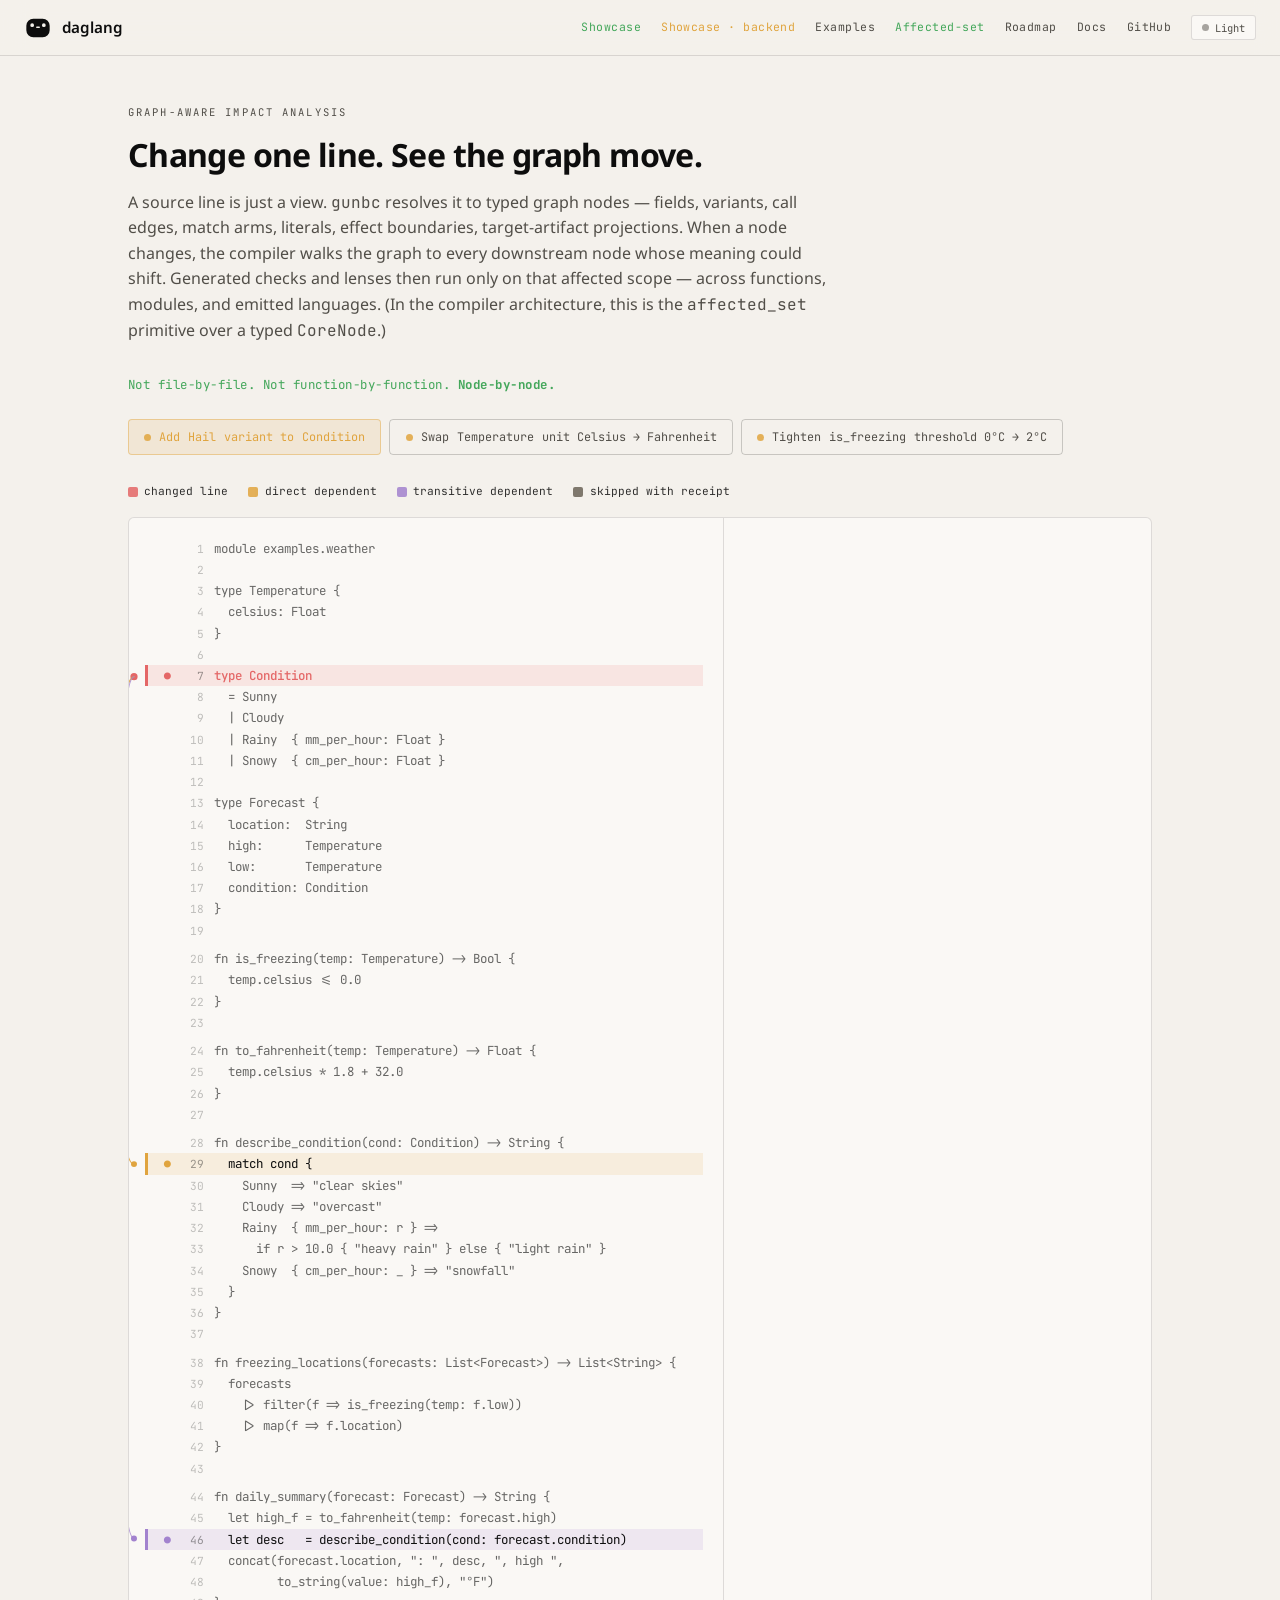
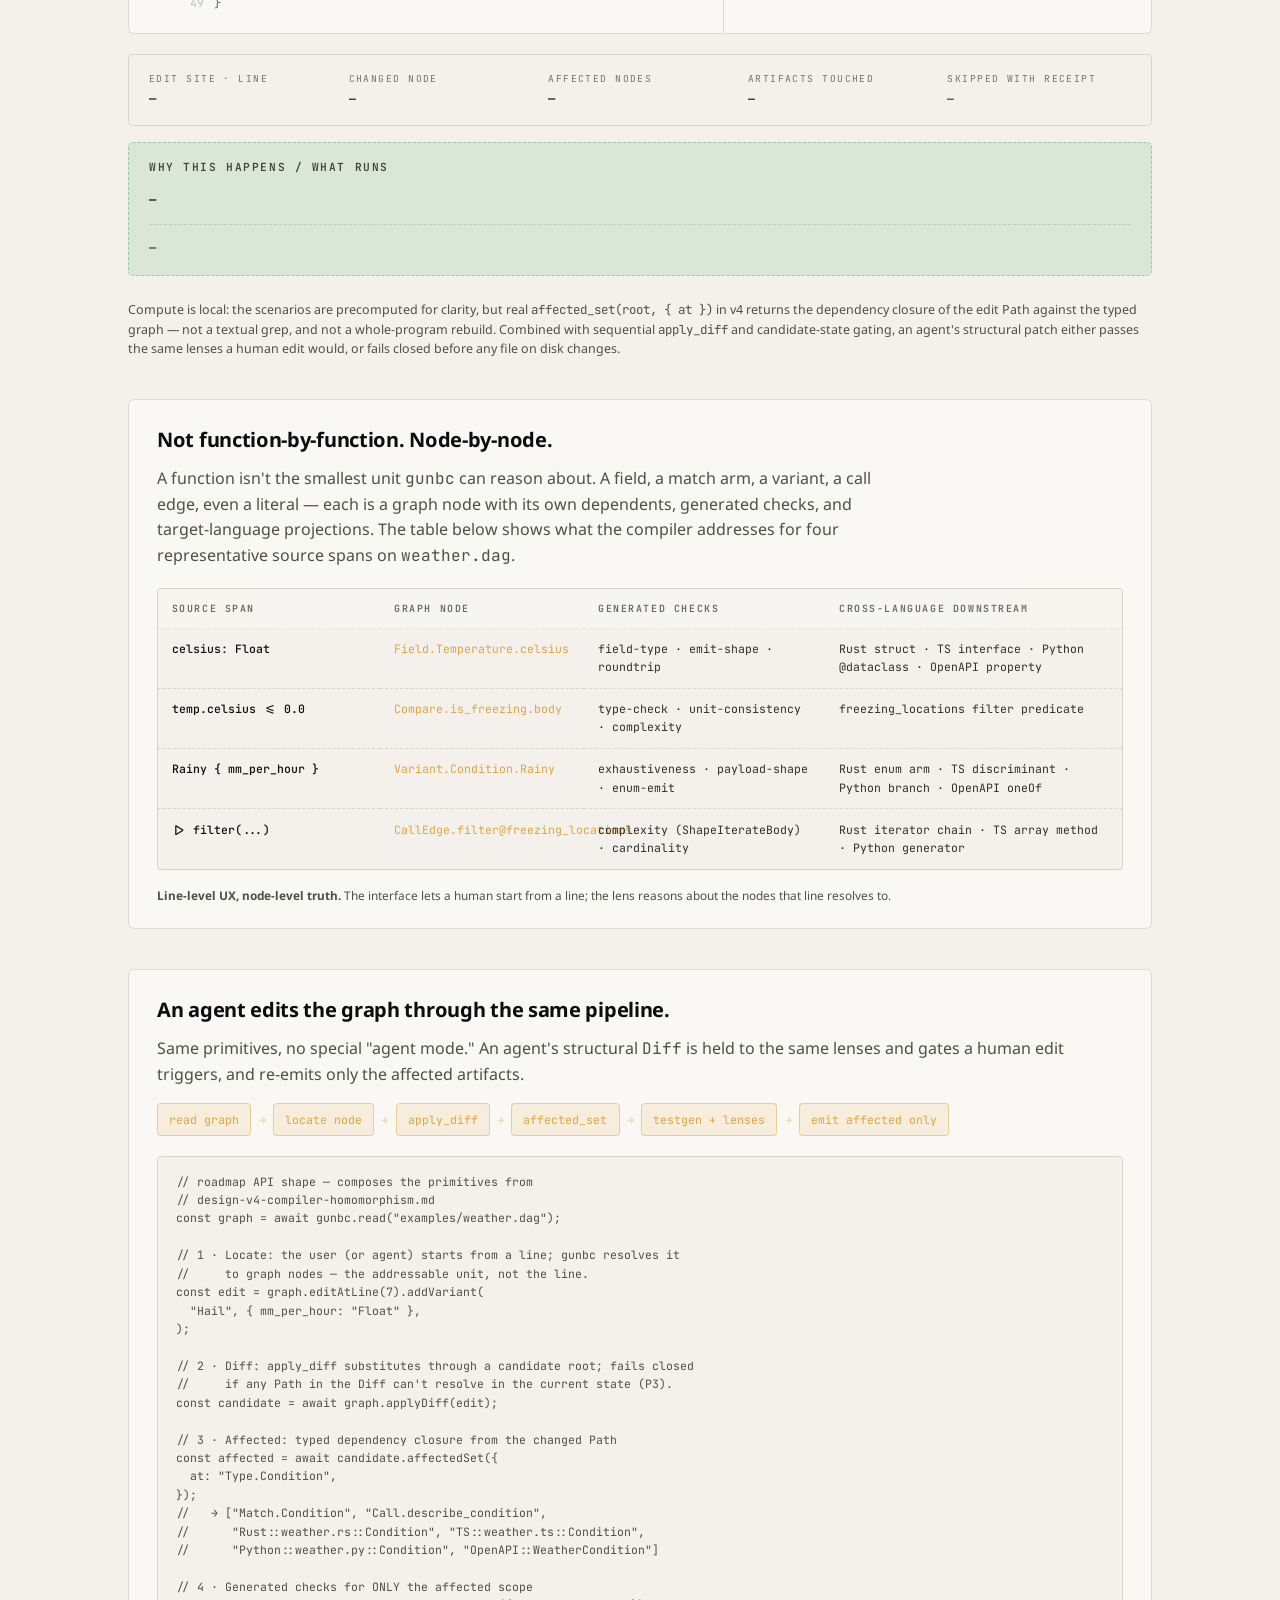
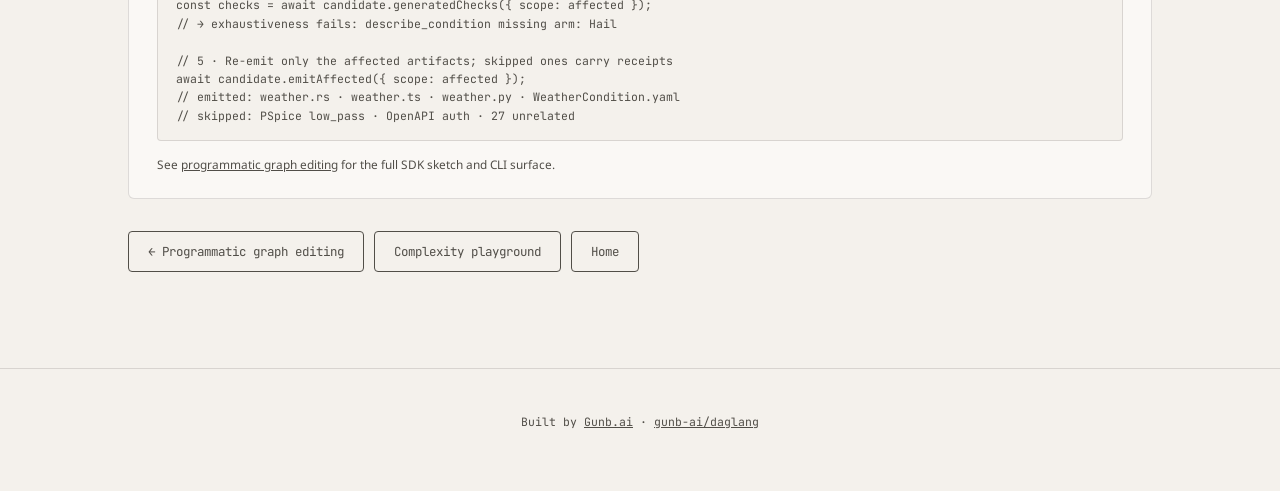
==== commit 360b107e: "WIP: Affected-set page: simplify receipt to 5 cells (edit / affected / checks" ====
--- a/affected-set.html
+++ b/affected-set.html
@@ -9,10 +9,6 @@
   <link rel="preconnect" href="https://fonts.gstatic.com" crossorigin />
   <link href="https://fonts.googleapis.com/css2?family=JetBrains+Mono:wght@400;500&family=Noto+Sans:wght@400;500;600;700&display=swap" rel="stylesheet" />
   <link rel="icon" type="image/svg+xml" href="/assets/favicon.svg" />
-  <link rel="icon" type="image/png" sizes="32x32" href="/assets/favicon-32.png" />
-  <link rel="icon" type="image/png" sizes="16x16" href="/assets/favicon-16.png" />
-  <link rel="apple-touch-icon" href="/assets/apple-touch-icon.png" />
-  <link rel="manifest" href="/site.webmanifest" />
   <meta name="theme-color" content="#0c0d0c" media="(prefers-color-scheme: dark)" />
   <meta name="theme-color" content="#f4efe6" media="(prefers-color-scheme: light)" />
   <meta name="color-scheme" content="dark light" />
@@ -230,26 +226,30 @@
     }
     .as-art-file { opacity: 0.85; }
 
-    /* Precision callout — explains where the typed graph stops */
-    .as-precision {
-      margin-top: 1.25rem; padding: 1rem 1.25rem;
+    /* Gate, generated checks, and precision — one block under the receipt */
+    .as-explainer {
+      margin-top: 1rem; padding: 1rem 1.25rem;
       border: 1px dashed; border-radius: 5px;
-      display: grid; grid-template-columns: auto 1fr; gap: 0.85rem; align-items: baseline;
-    }
-    [data-mode="dark"] .as-precision { border-color: var(--tier-now-line); background: var(--tier-now-soft); }
-    [data-mode="light"] .as-precision { border-color: var(--tier-now-line); background: var(--tier-now-soft); }
-    .as-precision-tag {
-      font-family: var(--font-mono); font-size: 0.62rem; letter-spacing: 0.16em;
-      text-transform: uppercase; font-weight: 600; color: var(--tier-now);
-    }
-    .as-precision-body {
-      font-family: var(--font-mono); font-size: 0.76rem; line-height: 1.65;
-    }
-    .as-precision-body strong { color: var(--tier-now); }
-    .as-precision-body em { font-style: normal; opacity: 0.7; }
-    @media (max-width: 640px) {
-      .as-precision { grid-template-columns: 1fr; gap: 0.35rem; }
-    }
+      font-family: var(--font-mono);
+    }
+    [data-mode="dark"] .as-explainer { border-color: var(--tier-now-line); background: var(--tier-now-soft); }
+    [data-mode="light"] .as-explainer { border-color: var(--tier-now-line); background: var(--tier-now-soft); }
+    .as-explainer-head {
+      margin: 0 0 0.85rem; font-size: 0.7rem; letter-spacing: 0.14em;
+      text-transform: uppercase; font-weight: 600; opacity: 0.75;
+    }
+    .as-explainer-gate {
+      font-size: 0.76rem; font-weight: 600; margin: 0 0 0.85rem;
+    }
+    .as-explainer-checks { margin: 0 0 0.85rem; }
+    .as-explainer-checks .as-gen-row:first-of-type { border-top: 0; }
+    .as-explainer-body {
+      font-size: 0.76rem; line-height: 1.65; margin: 0;
+      padding-top: 0.85rem; border-top: 1px dashed var(--border-dark);
+    }
+    [data-mode="light"] .as-explainer-body { border-top-color: var(--border-light); }
+    .as-explainer-body strong { color: var(--tier-now); }
+    .as-explainer-body em { font-style: normal; opacity: 0.7; }
 
     /* Node-granularity panel below the main stage */
     .as-grain {
@@ -319,15 +319,14 @@
     [data-mode="dark"] .as-agent pre { background: var(--void-up2); border-color: var(--border-dark); }
     [data-mode="light"] .as-agent pre { background: var(--warm-white); border-color: var(--border-light); }
 
-    /* Receipt strip below the stage */
+    /* Receipt strip below the stage — five summary cells */
     .as-receipt {
       margin-top: 1.25rem; padding: 1rem 1.25rem;
       border: 1px solid; border-radius: 5px;
       font-family: var(--font-mono); font-size: 0.76rem;
-      display: grid; grid-template-columns: repeat(6, minmax(0, 1fr)); gap: 1rem;
-    }
-    @media (max-width: 980px) { .as-receipt { grid-template-columns: 1fr 1fr; }
-      .as-receipt-cell[style*="grid-column:span 2"] { grid-column: 1 / -1 !important; } }
+      display: grid; grid-template-columns: repeat(5, minmax(0, 1fr)); gap: 1rem;
+    }
+    @media (max-width: 980px) { .as-receipt { grid-template-columns: 1fr 1fr; } }
     [data-mode="dark"] .as-receipt { border-color: var(--border-dark); background: var(--void-up2); }
     [data-mode="light"] .as-receipt { border-color: var(--border-light); background: var(--warm-white); }
     .as-receipt-cell { display: flex; flex-direction: column; gap: 0.2rem; }
@@ -479,7 +478,7 @@
       <span class="as-receipt-value" id="r-site">—</span>
     </div>
     <div class="as-receipt-cell">
-      <span class="as-receipt-label">graph node</span>
+      <span class="as-receipt-label">changed node</span>
       <span class="as-receipt-value" id="r-node" style="font-size:0.72rem">—</span>
     </div>
     <div class="as-receipt-cell">
@@ -487,27 +486,21 @@
       <span class="as-receipt-value" id="r-size">—</span>
     </div>
     <div class="as-receipt-cell">
-      <span class="as-receipt-label">generated checks</span>
-      <span class="as-receipt-value" id="r-lenses" style="font-size:0.72rem">—</span>
-    </div>
-    <div class="as-receipt-cell">
       <span class="as-receipt-label">artifacts touched</span>
       <span class="as-receipt-value" id="r-artifacts" style="font-size:0.72rem">—</span>
     </div>
     <div class="as-receipt-cell">
-      <span class="as-receipt-label">gate result</span>
-      <span class="as-receipt-value" id="r-gate">—</span>
-    </div>
-    <div class="as-receipt-cell" style="grid-column:span 2">
       <span class="as-receipt-label">skipped with receipt</span>
       <span class="as-receipt-value" id="r-skipped" style="opacity:0.85;font-size:0.72rem">—</span>
     </div>
   </div>
 
-  <div class="as-precision" id="as-precision">
-    <div class="as-precision-tag">why does it stop?</div>
-    <div class="as-precision-body" id="as-precision-body">—</div>
-  </div>
+  <section class="as-explainer" id="as-explainer" aria-live="polite">
+    <h3 class="as-explainer-head">Why this happens / what runs</h3>
+    <div class="as-explainer-gate" id="as-explainer-gate">—</div>
+    <div class="as-explainer-checks" id="as-explainer-checks" aria-label="generated checks"><!-- populated by JS --></div>
+    <div class="as-explainer-body" id="as-explainer-body">—</div>
+  </section>
 
   <p class="muted" style="margin-top:1.5rem;font-size:0.78rem">
     Compute is local: the scenarios are precomputed for clarity, but real <code>affected_set(root, { at })</code>
@@ -849,16 +842,7 @@
     // Generated checks — testgen + lens derivations for the affected scope
     if (s.generated && s.generated.length) {
       html += '<h3 style="margin-top:1.25rem">generated checks · ' + s.generated.length + '</h3>';
-      s.generated.forEach(function (g) {
-        var stateClass = g.state === "fail" ? "g-fail" : g.state === "warn" ? "g-warn" : "g-pass";
-        var icon = g.state === "fail" ? "✕" : g.state === "warn" ? "!" : "✓";
-        var kindIcon = g.kind === "lens" ? "λ" : g.kind === "testgen" ? "∗" : "•";
-        html += '<div class="as-gen-row ' + stateClass + '">' +
-          '<span class="as-gen-state">' + icon + '</span>' +
-          '<span class="as-gen-kind" title="' + g.kind + '">' + kindIcon + '</span>' +
-          '<span class="as-gen-label">' + escapeHtml(g.label) + '</span>' +
-          '</div>';
-      });
+      html += generatedChecksHtml(s.generated);
     }
 
     // Cross-language artifacts touched
@@ -1001,6 +985,22 @@
     });
   }
 
+  function renderGeneratedChecks(container, items) {
+    if (!container) return;
+    var html = "";
+    (items || []).forEach(function (g) {
+      var stateClass = g.state === "fail" ? "g-fail" : g.state === "warn" ? "g-warn" : "g-pass";
+      var icon = g.state === "fail" ? "✕" : g.state === "warn" ? "!" : "✓";
+      var kindIcon = g.kind === "lens" ? "λ" : g.kind === "testgen" ? "∗" : "•";
+      html += '<div class="as-gen-row ' + stateClass + '">' +
+        '<span class="as-gen-state">' + icon + '</span>' +
+        '<span class="as-gen-kind" title="' + g.kind + '">' + kindIcon + '</span>' +
+        '<span class="as-gen-label">' + escapeHtml(g.label) + '</span>' +
+        '</div>';
+    });
+    container.innerHTML = html;
+  }
+
   function renderReceipt(s) {
     document.getElementById("r-site").textContent = "L" + s.site.line + " · " + s.site.label;
     var node = document.getElementById("r-node");
@@ -1008,21 +1008,23 @@
     document.getElementById("r-size").textContent =
       (1 + s.direct.length + s.transitive.length) +
       " (1 + " + s.direct.length + " direct + " + s.transitive.length + " transitive)";
-    var gens = (s.generated || []);
-    var run = gens.length;
-    document.getElementById("r-lenses").textContent =
-      run + " run / " + (s.skipCount || 0) + " skip";
     var artifacts = document.getElementById("r-artifacts");
     if (artifacts) {
       artifacts.textContent = (s.artifacts || []).map(function (a) { return a.lang; }).join(" · ") || "none";
     }
-    var gate = document.getElementById("r-gate");
-    gate.textContent = s.gate.label;
-    gate.style.color = s.gate.ok ? "var(--tier-now)" : "var(--diag-fail)";
     var skipped = document.getElementById("r-skipped");
     if (skipped) skipped.textContent = (s.skipCount || 0) + " · " + (s.skipped || "—");
-    var precision = document.getElementById("as-precision-body");
-    if (precision) precision.innerHTML = s.precision || "";
+  }
+
+  function renderExplainer(s) {
+    var gate = document.getElementById("as-explainer-gate");
+    if (gate) {
+      gate.textContent = s.gate.label;
+      gate.style.color = s.gate.ok ? "var(--tier-now)" : "var(--diag-fail)";
+    }
+    renderGeneratedChecks(document.getElementById("as-explainer-checks"), s.generated);
+    var body = document.getElementById("as-explainer-body");
+    if (body) body.innerHTML = s.precision || "";
   }
 
   function applyScenario(id) {
@@ -1038,6 +1040,7 @@
 
     renderTree(s);
     renderReceipt(s);
+    renderExplainer(s);
     // Wait one frame so the line-class restyling settles before measuring.
     requestAnimationFrame(function () { renderFanout(s); });
 
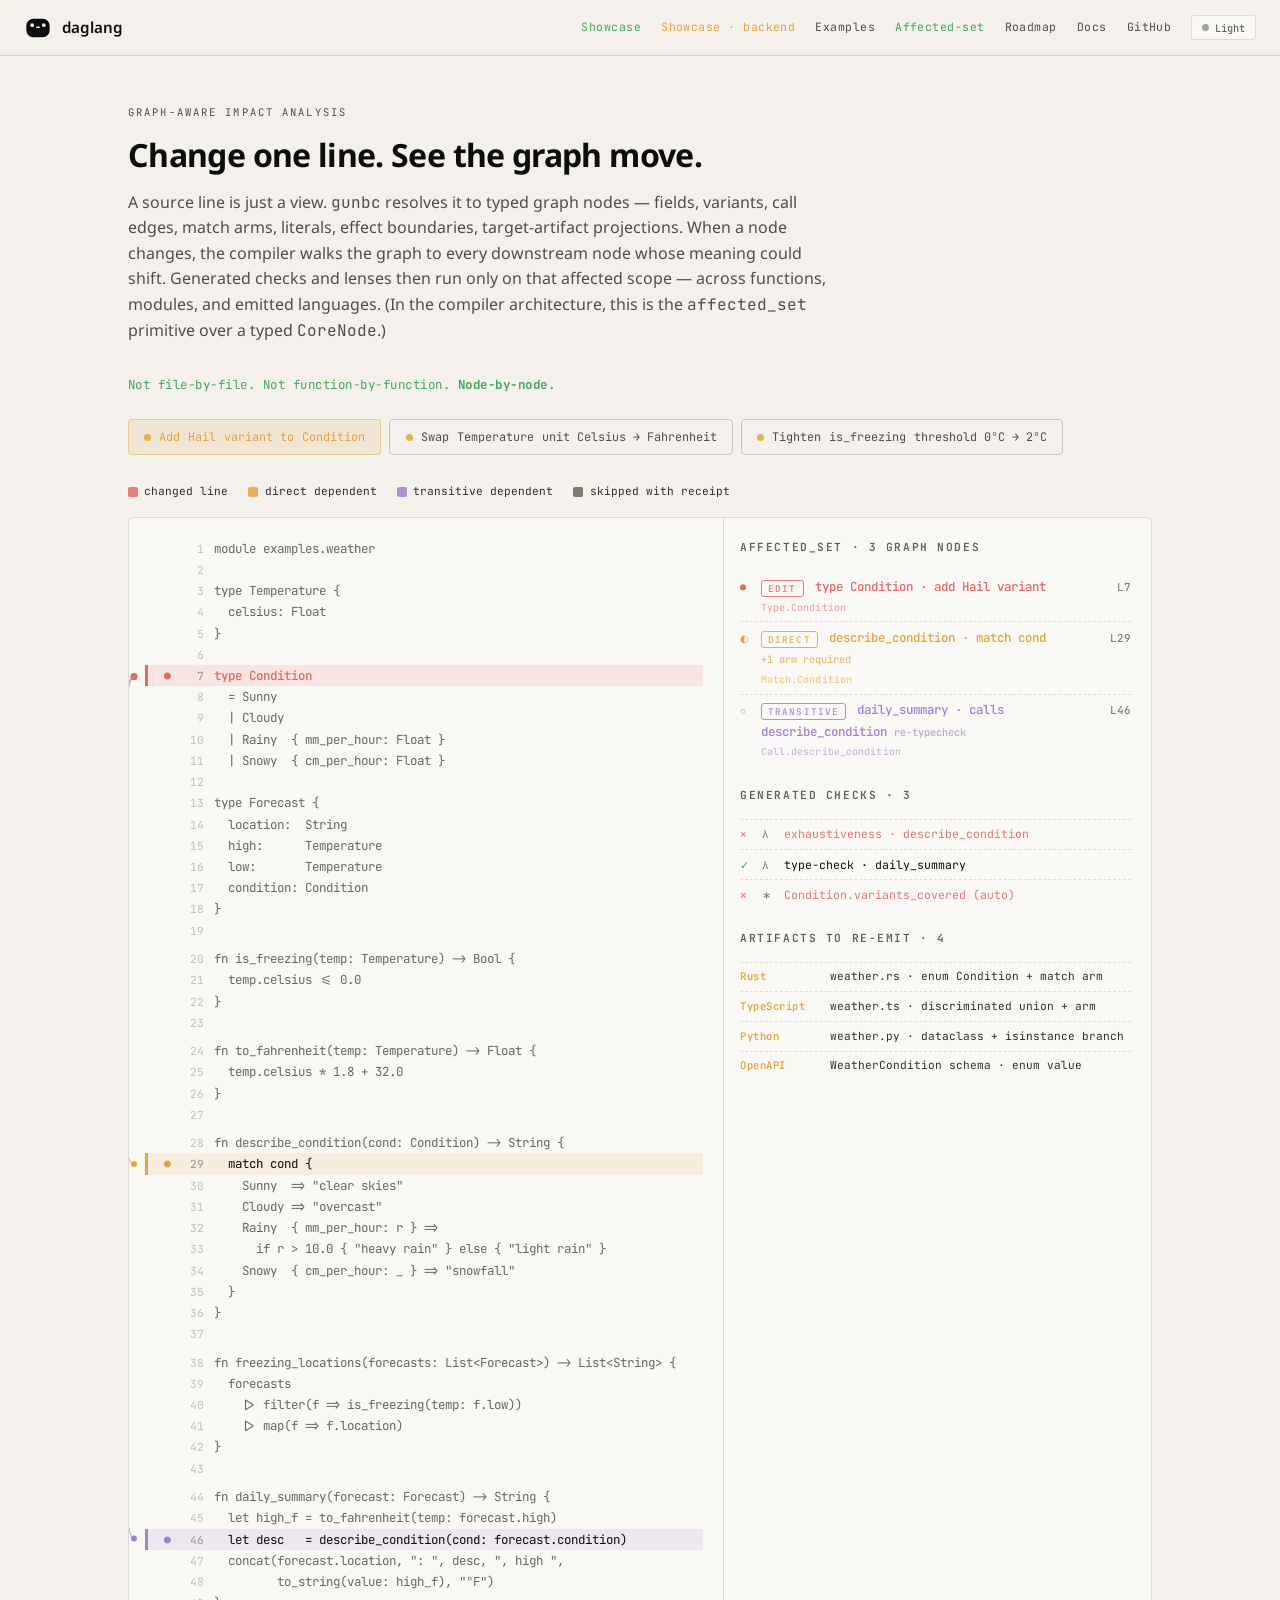
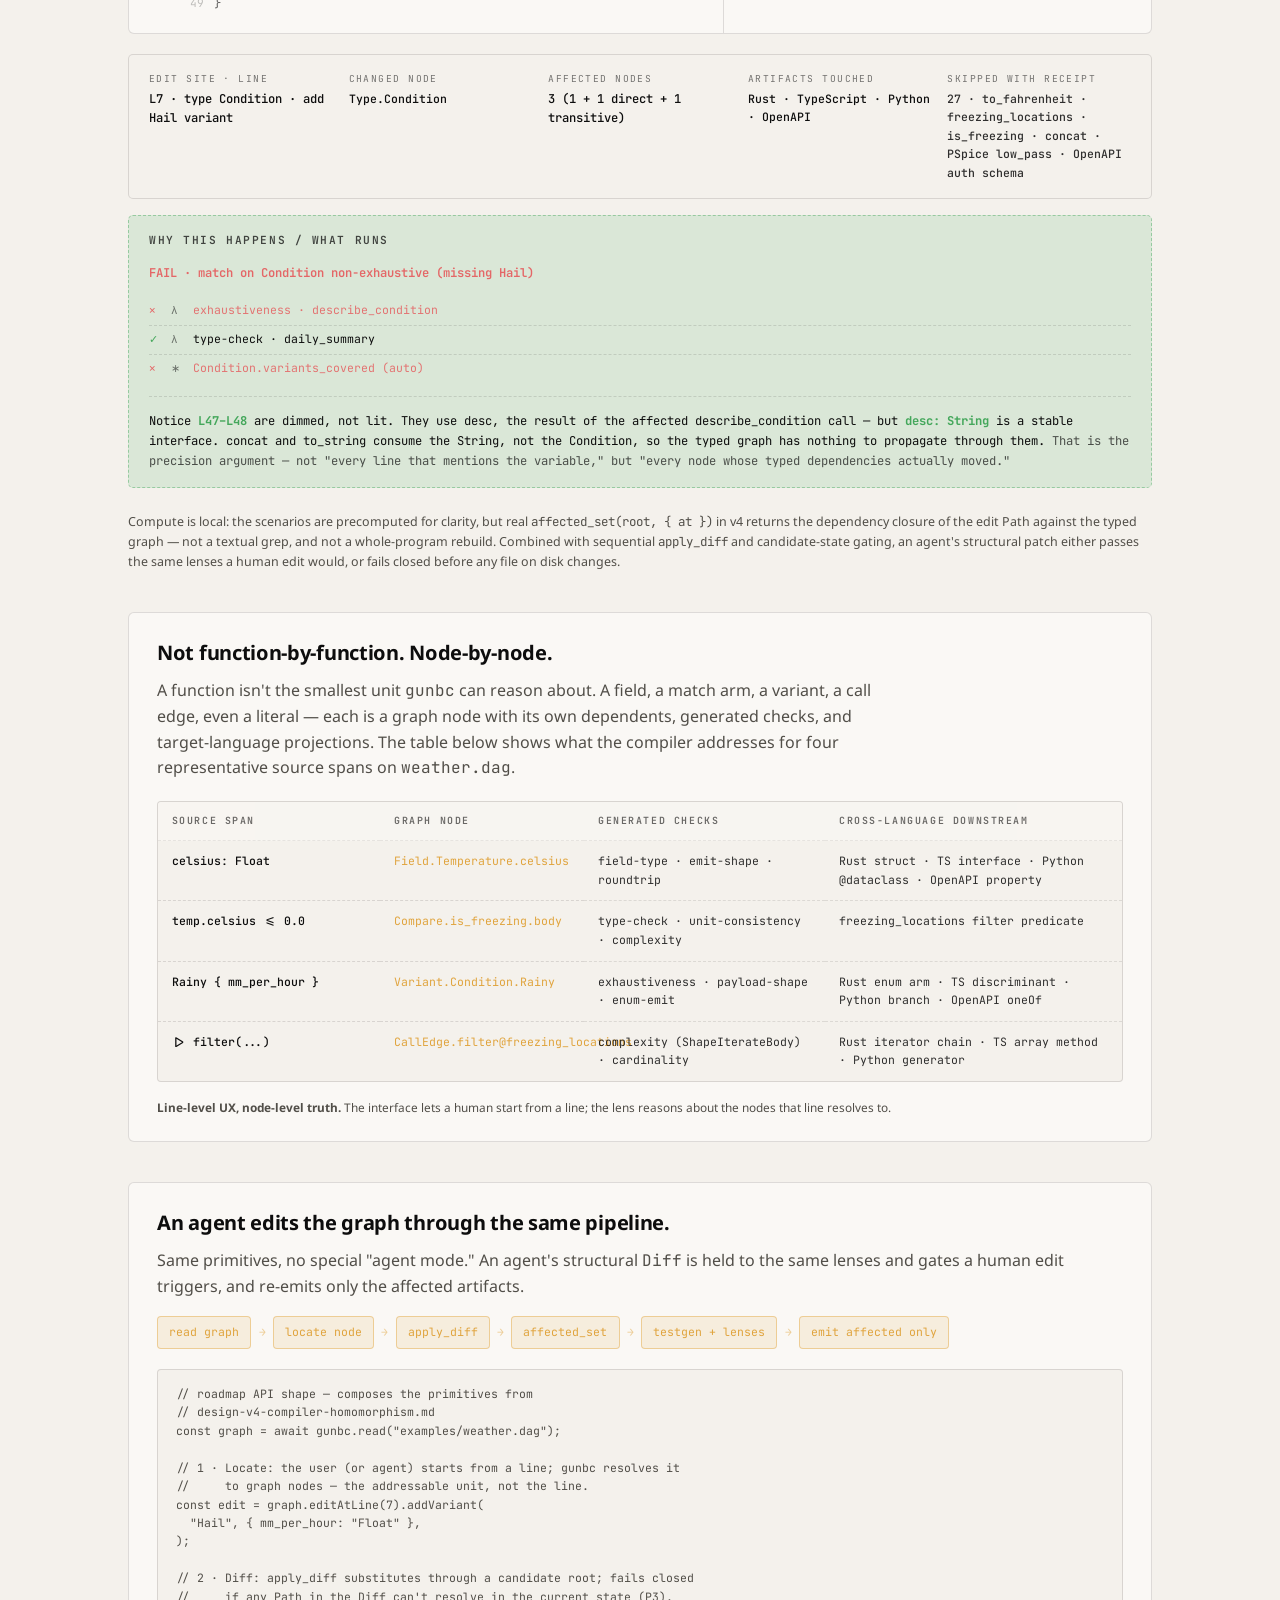
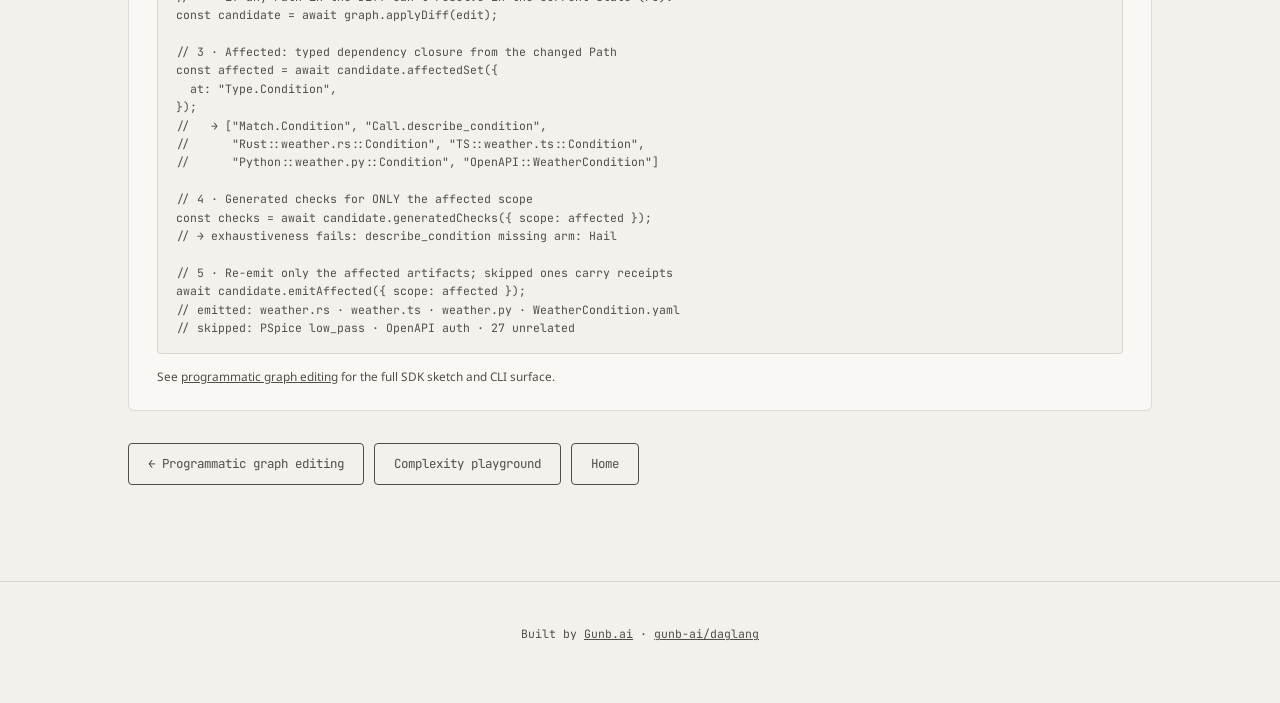
==== commit 07d26fb1: "affected-set: align receipt and explainer with parent spec Five-cell receipt (edit site, changed nod" ====
--- a/affected-set.html
+++ b/affected-set.html
@@ -985,8 +985,7 @@
     });
   }
 
-  function renderGeneratedChecks(container, items) {
-    if (!container) return;
+  function generatedChecksHtml(items) {
     var html = "";
     (items || []).forEach(function (g) {
       var stateClass = g.state === "fail" ? "g-fail" : g.state === "warn" ? "g-warn" : "g-pass";
@@ -998,7 +997,7 @@
         '<span class="as-gen-label">' + escapeHtml(g.label) + '</span>' +
         '</div>';
     });
-    container.innerHTML = html;
+    return html;
   }
 
   function renderReceipt(s) {
@@ -1022,7 +1021,8 @@
       gate.textContent = s.gate.label;
       gate.style.color = s.gate.ok ? "var(--tier-now)" : "var(--diag-fail)";
     }
-    renderGeneratedChecks(document.getElementById("as-explainer-checks"), s.generated);
+    var checks = document.getElementById("as-explainer-checks");
+    if (checks) checks.innerHTML = generatedChecksHtml(s.generated);
     var body = document.getElementById("as-explainer-body");
     if (body) body.innerHTML = s.precision || "";
   }
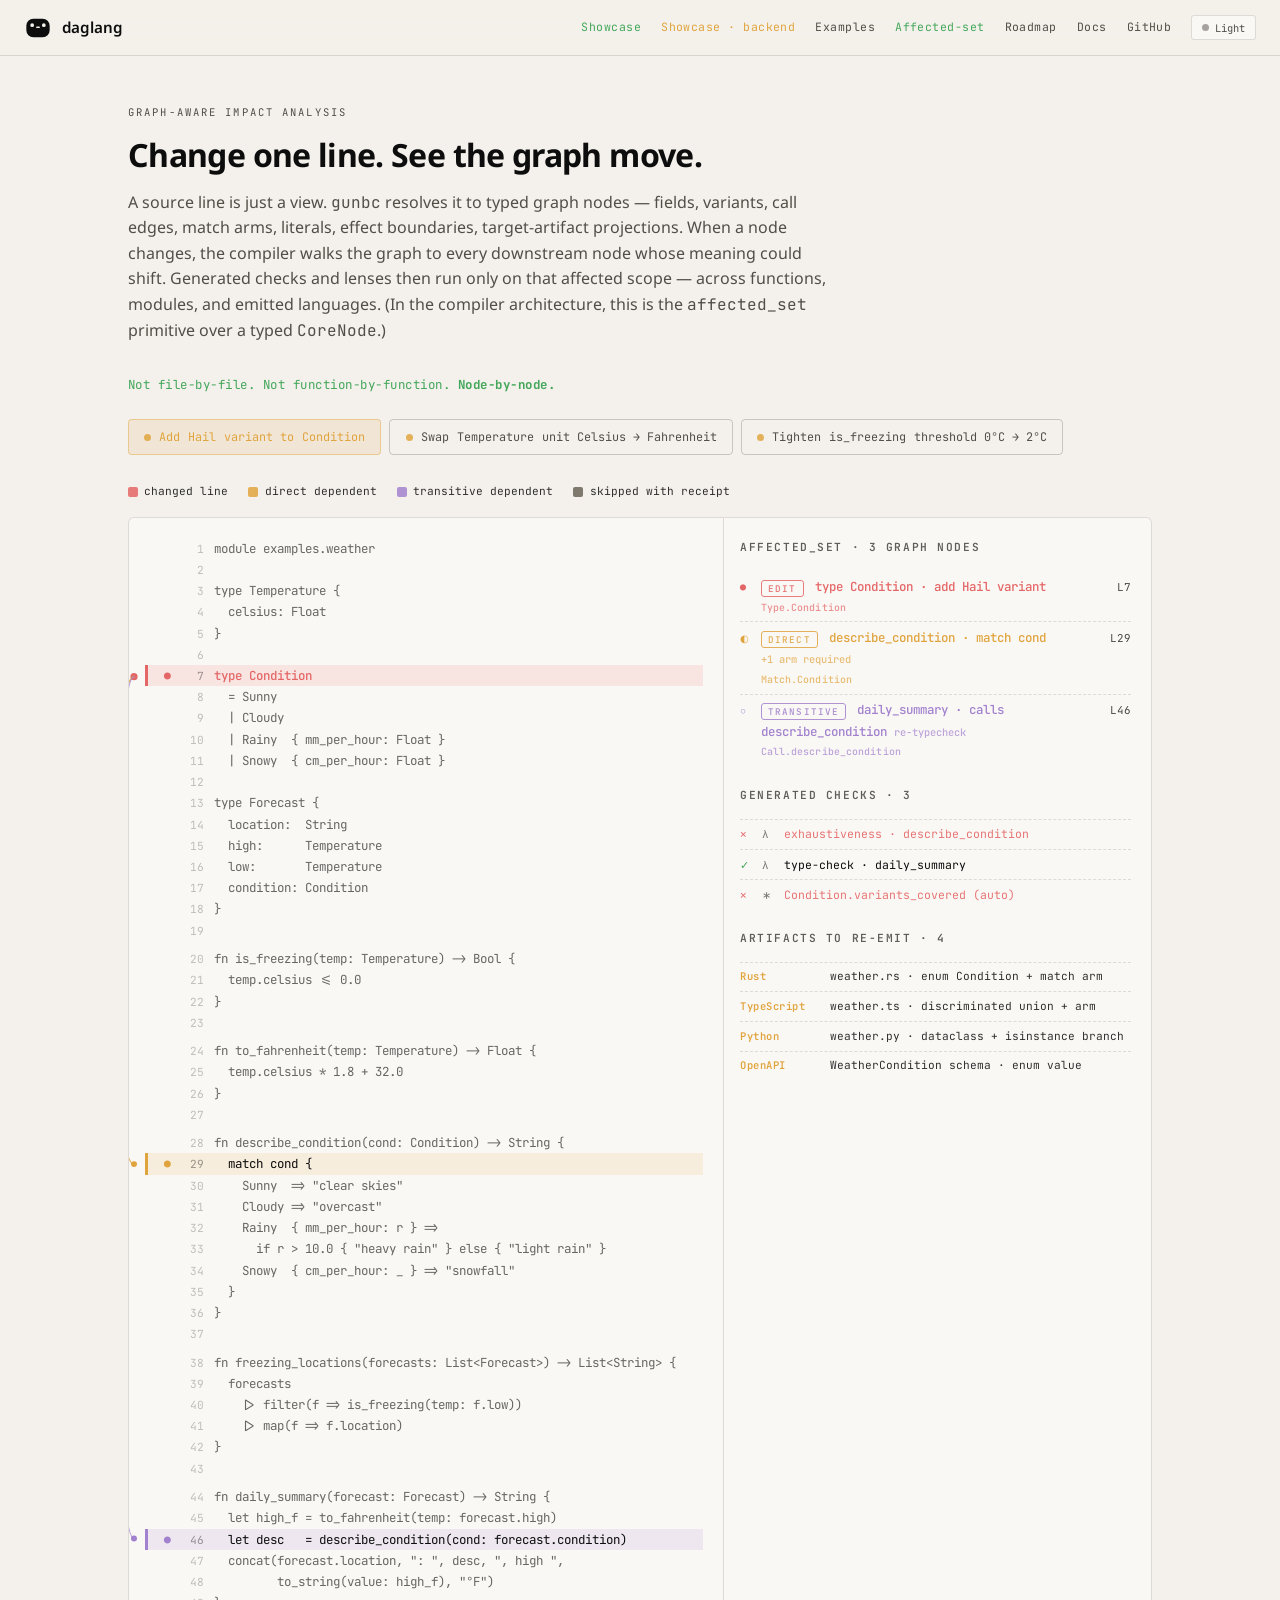
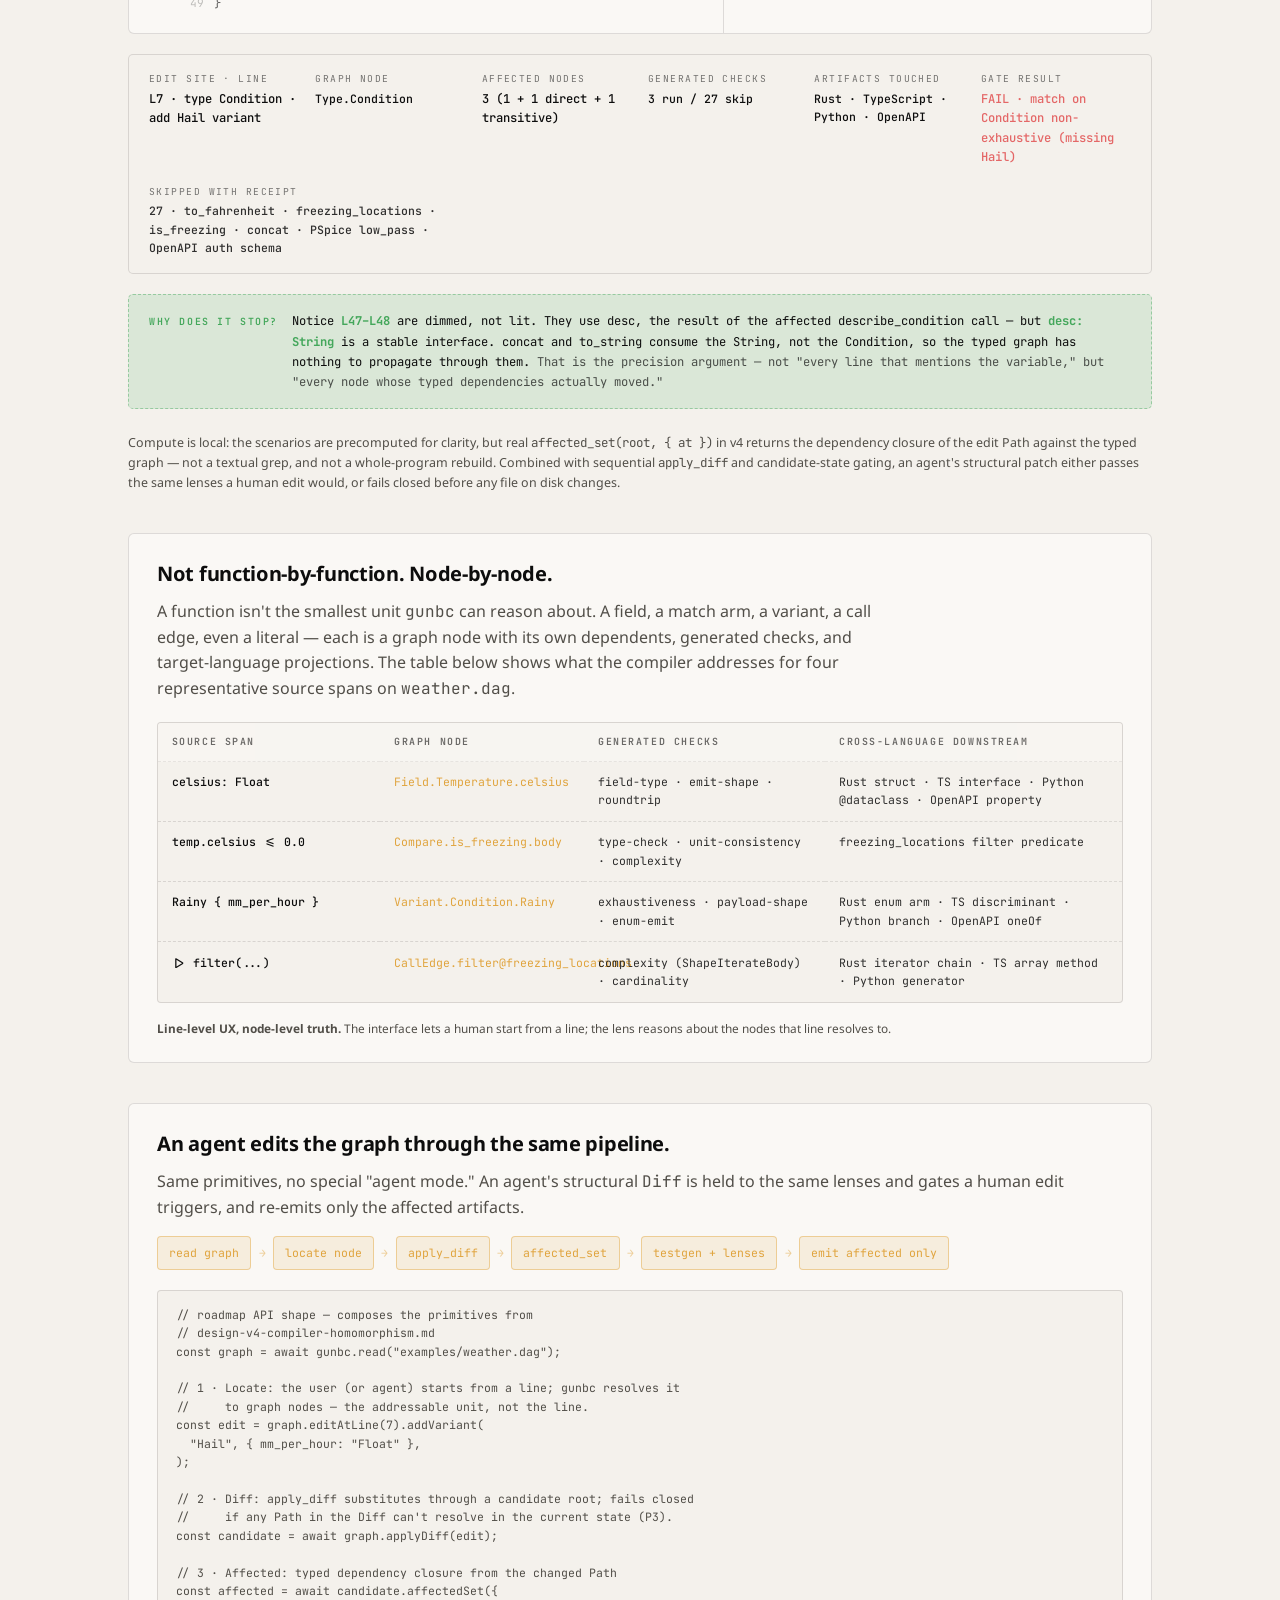
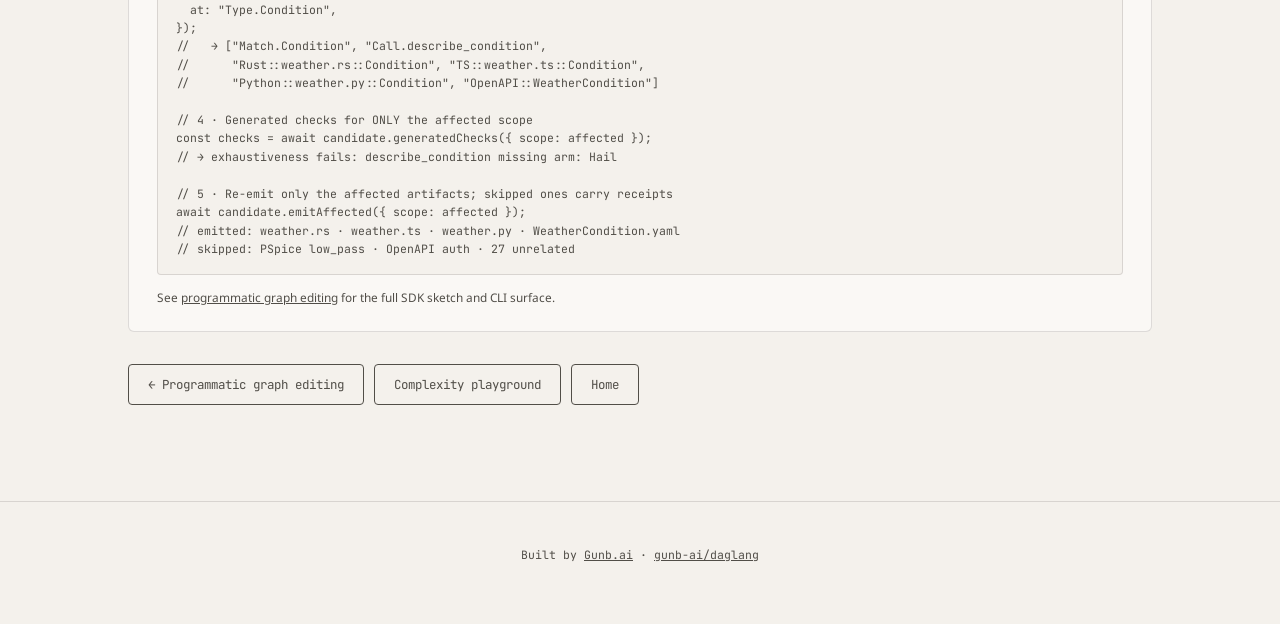
==== commit 57ccb20c: "Align a11y pass with parent spec: #main skip link, SVG titles, contrast. Use visually-hidden skip li" ====
--- a/affected-set.html
+++ b/affected-set.html
@@ -175,7 +175,7 @@
     .as-tree-row.r-direct      .as-tree-marker { color: var(--tier-next); }
     .as-tree-row.r-transitive  .as-tree-marker { color: var(--tier-vision); }
     .as-tree-row .as-tree-name { font-weight: 500; }
-    .as-tree-row .as-tree-line { font-size: 0.68rem; opacity: 0.6; text-align: right; }
+    .as-tree-row .as-tree-line { font-size: 0.68rem; opacity: 0.75; text-align: right; }
     /* Text-tag chip so the meaning survives color blindness / low contrast */
     .as-tree-tag {
       font-size: 0.58rem; letter-spacing: 0.12em; text-transform: uppercase;
@@ -191,7 +191,7 @@
     /* Graph-node sublabel under each tree row */
     .as-tree-node {
       display: block; font-family: var(--font-mono); font-size: 0.62rem;
-      opacity: 0.55; margin-top: 0.15rem; letter-spacing: 0.01em;
+      opacity: 0.72; margin-top: 0.15rem; letter-spacing: 0.01em;
     }
 
     /* Generated checks list */
@@ -226,30 +226,26 @@
     }
     .as-art-file { opacity: 0.85; }
 
-    /* Gate, generated checks, and precision — one block under the receipt */
-    .as-explainer {
-      margin-top: 1rem; padding: 1rem 1.25rem;
+    /* Precision callout — explains where the typed graph stops */
+    .as-precision {
+      margin-top: 1.25rem; padding: 1rem 1.25rem;
       border: 1px dashed; border-radius: 5px;
-      font-family: var(--font-mono);
-    }
-    [data-mode="dark"] .as-explainer { border-color: var(--tier-now-line); background: var(--tier-now-soft); }
-    [data-mode="light"] .as-explainer { border-color: var(--tier-now-line); background: var(--tier-now-soft); }
-    .as-explainer-head {
-      margin: 0 0 0.85rem; font-size: 0.7rem; letter-spacing: 0.14em;
-      text-transform: uppercase; font-weight: 600; opacity: 0.75;
-    }
-    .as-explainer-gate {
-      font-size: 0.76rem; font-weight: 600; margin: 0 0 0.85rem;
-    }
-    .as-explainer-checks { margin: 0 0 0.85rem; }
-    .as-explainer-checks .as-gen-row:first-of-type { border-top: 0; }
-    .as-explainer-body {
-      font-size: 0.76rem; line-height: 1.65; margin: 0;
-      padding-top: 0.85rem; border-top: 1px dashed var(--border-dark);
-    }
-    [data-mode="light"] .as-explainer-body { border-top-color: var(--border-light); }
-    .as-explainer-body strong { color: var(--tier-now); }
-    .as-explainer-body em { font-style: normal; opacity: 0.7; }
+      display: grid; grid-template-columns: auto 1fr; gap: 0.85rem; align-items: baseline;
+    }
+    [data-mode="dark"] .as-precision { border-color: var(--tier-now-line); background: var(--tier-now-soft); }
+    [data-mode="light"] .as-precision { border-color: var(--tier-now-line); background: var(--tier-now-soft); }
+    .as-precision-tag {
+      font-family: var(--font-mono); font-size: 0.62rem; letter-spacing: 0.16em;
+      text-transform: uppercase; font-weight: 600; color: var(--tier-now);
+    }
+    .as-precision-body {
+      font-family: var(--font-mono); font-size: 0.76rem; line-height: 1.65;
+    }
+    .as-precision-body strong { color: var(--tier-now); }
+    .as-precision-body em { font-style: normal; opacity: 0.7; }
+    @media (max-width: 640px) {
+      .as-precision { grid-template-columns: 1fr; gap: 0.35rem; }
+    }
 
     /* Node-granularity panel below the main stage */
     .as-grain {
@@ -319,14 +315,15 @@
     [data-mode="dark"] .as-agent pre { background: var(--void-up2); border-color: var(--border-dark); }
     [data-mode="light"] .as-agent pre { background: var(--warm-white); border-color: var(--border-light); }
 
-    /* Receipt strip below the stage — five summary cells */
+    /* Receipt strip below the stage */
     .as-receipt {
       margin-top: 1.25rem; padding: 1rem 1.25rem;
       border: 1px solid; border-radius: 5px;
       font-family: var(--font-mono); font-size: 0.76rem;
-      display: grid; grid-template-columns: repeat(5, minmax(0, 1fr)); gap: 1rem;
-    }
-    @media (max-width: 980px) { .as-receipt { grid-template-columns: 1fr 1fr; } }
+      display: grid; grid-template-columns: repeat(6, minmax(0, 1fr)); gap: 1rem;
+    }
+    @media (max-width: 980px) { .as-receipt { grid-template-columns: 1fr 1fr; }
+      .as-receipt-cell[style*="grid-column:span 2"] { grid-column: 1 / -1 !important; } }
     [data-mode="dark"] .as-receipt { border-color: var(--border-dark); background: var(--void-up2); }
     [data-mode="light"] .as-receipt { border-color: var(--border-light); background: var(--warm-white); }
     .as-receipt-cell { display: flex; flex-direction: column; gap: 0.2rem; }
@@ -390,6 +387,7 @@
   </style>
 </head>
 <body>
+<a href="#main" class="skip-link">Skip to main content</a>
 
 <svg xmlns="http://www.w3.org/2000/svg" style="position:absolute;width:0;height:0;overflow:hidden">
   <symbol id="stoic-idle" viewBox="0 0 120 120">
@@ -404,7 +402,7 @@
 
 <nav class="nav">
   <a href="/" class="nav-left">
-    <svg class="nav-logo" viewBox="0 0 120 120"><use href="#stoic-idle"/></svg>
+    <svg class="nav-logo" viewBox="0 0 120 120" aria-hidden="true" focusable="false"><use href="#stoic-idle"/></svg>
     <span class="wordmark">daglang</span>
   </a>
   <div class="nav-right">
@@ -412,7 +410,7 @@
       <a href="showcase.html" class="nav-link" style="color:var(--tier-now)">Showcase</a>
       <a href="showcase-backend.html" class="nav-link" style="color:var(--tier-next)">Showcase · backend</a>
       <a href="examples.html" class="nav-link">Examples</a>
-      <a href="affected-set.html" class="nav-link active">Affected-set</a>
+      <a href="affected-set.html" class="nav-link active" aria-current="page">Affected-set</a>
       <a href="roadmap.html" class="nav-link">Roadmap</a>
       <a href="https://github.com/gunb-ai/daglang/blob/main/THESIS.md" class="nav-link">Docs</a>
       <a href="https://github.com/gunb-ai/daglang" class="nav-link">GitHub</a>
@@ -424,7 +422,7 @@
   </div>
 </nav>
 
-<main class="wrap" style="padding:3rem 0 5rem">
+<main id="main" class="wrap" style="padding:3rem 0 5rem">
   <p class="section-eyebrow">Graph-aware impact analysis</p>
   <h1 style="font-size:2rem;margin:0 0 0.6rem;letter-spacing:-0.02em">Change one line. See the graph move.</h1>
   <p class="muted as-intro">
@@ -460,7 +458,7 @@
 
   <div class="as-stage">
     <!-- ── Fan-out gutter — left margin of the code, curves bulge inward ── -->
-    <svg class="as-fanout" id="as-fanout" aria-hidden="true"></svg>
+    <svg class="as-fanout" id="as-fanout" aria-hidden="true" focusable="false"></svg>
 
     <!-- ── Code column ── -->
     <div class="as-code" id="as-code"><!-- populated by JS --></div>
@@ -478,7 +476,7 @@
       <span class="as-receipt-value" id="r-site">—</span>
     </div>
     <div class="as-receipt-cell">
-      <span class="as-receipt-label">changed node</span>
+      <span class="as-receipt-label">graph node</span>
       <span class="as-receipt-value" id="r-node" style="font-size:0.72rem">—</span>
     </div>
     <div class="as-receipt-cell">
@@ -486,21 +484,27 @@
       <span class="as-receipt-value" id="r-size">—</span>
     </div>
     <div class="as-receipt-cell">
+      <span class="as-receipt-label">generated checks</span>
+      <span class="as-receipt-value" id="r-lenses" style="font-size:0.72rem">—</span>
+    </div>
+    <div class="as-receipt-cell">
       <span class="as-receipt-label">artifacts touched</span>
       <span class="as-receipt-value" id="r-artifacts" style="font-size:0.72rem">—</span>
     </div>
     <div class="as-receipt-cell">
+      <span class="as-receipt-label">gate result</span>
+      <span class="as-receipt-value" id="r-gate">—</span>
+    </div>
+    <div class="as-receipt-cell" style="grid-column:span 2">
       <span class="as-receipt-label">skipped with receipt</span>
       <span class="as-receipt-value" id="r-skipped" style="opacity:0.85;font-size:0.72rem">—</span>
     </div>
   </div>
 
-  <section class="as-explainer" id="as-explainer" aria-live="polite">
-    <h3 class="as-explainer-head">Why this happens / what runs</h3>
-    <div class="as-explainer-gate" id="as-explainer-gate">—</div>
-    <div class="as-explainer-checks" id="as-explainer-checks" aria-label="generated checks"><!-- populated by JS --></div>
-    <div class="as-explainer-body" id="as-explainer-body">—</div>
-  </section>
+  <div class="as-precision" id="as-precision">
+    <div class="as-precision-tag">why does it stop?</div>
+    <div class="as-precision-body" id="as-precision-body">—</div>
+  </div>
 
   <p class="muted" style="margin-top:1.5rem;font-size:0.78rem">
     Compute is local: the scenarios are precomputed for clarity, but real <code>affected_set(root, { at })</code>
@@ -842,7 +846,16 @@
     // Generated checks — testgen + lens derivations for the affected scope
     if (s.generated && s.generated.length) {
       html += '<h3 style="margin-top:1.25rem">generated checks · ' + s.generated.length + '</h3>';
-      html += generatedChecksHtml(s.generated);
+      s.generated.forEach(function (g) {
+        var stateClass = g.state === "fail" ? "g-fail" : g.state === "warn" ? "g-warn" : "g-pass";
+        var icon = g.state === "fail" ? "✕" : g.state === "warn" ? "!" : "✓";
+        var kindIcon = g.kind === "lens" ? "λ" : g.kind === "testgen" ? "∗" : "•";
+        html += '<div class="as-gen-row ' + stateClass + '">' +
+          '<span class="as-gen-state">' + icon + '</span>' +
+          '<span class="as-gen-kind" title="' + g.kind + '">' + kindIcon + '</span>' +
+          '<span class="as-gen-label">' + escapeHtml(g.label) + '</span>' +
+          '</div>';
+      });
     }
 
     // Cross-language artifacts touched
@@ -985,21 +998,6 @@
     });
   }
 
-  function generatedChecksHtml(items) {
-    var html = "";
-    (items || []).forEach(function (g) {
-      var stateClass = g.state === "fail" ? "g-fail" : g.state === "warn" ? "g-warn" : "g-pass";
-      var icon = g.state === "fail" ? "✕" : g.state === "warn" ? "!" : "✓";
-      var kindIcon = g.kind === "lens" ? "λ" : g.kind === "testgen" ? "∗" : "•";
-      html += '<div class="as-gen-row ' + stateClass + '">' +
-        '<span class="as-gen-state">' + icon + '</span>' +
-        '<span class="as-gen-kind" title="' + g.kind + '">' + kindIcon + '</span>' +
-        '<span class="as-gen-label">' + escapeHtml(g.label) + '</span>' +
-        '</div>';
-    });
-    return html;
-  }
-
   function renderReceipt(s) {
     document.getElementById("r-site").textContent = "L" + s.site.line + " · " + s.site.label;
     var node = document.getElementById("r-node");
@@ -1007,24 +1005,21 @@
     document.getElementById("r-size").textContent =
       (1 + s.direct.length + s.transitive.length) +
       " (1 + " + s.direct.length + " direct + " + s.transitive.length + " transitive)";
+    var gens = (s.generated || []);
+    var run = gens.length;
+    document.getElementById("r-lenses").textContent =
+      run + " run / " + (s.skipCount || 0) + " skip";
     var artifacts = document.getElementById("r-artifacts");
     if (artifacts) {
       artifacts.textContent = (s.artifacts || []).map(function (a) { return a.lang; }).join(" · ") || "none";
     }
+    var gate = document.getElementById("r-gate");
+    gate.textContent = s.gate.label;
+    gate.style.color = s.gate.ok ? "var(--tier-now)" : "var(--diag-fail)";
     var skipped = document.getElementById("r-skipped");
     if (skipped) skipped.textContent = (s.skipCount || 0) + " · " + (s.skipped || "—");
-  }
-
-  function renderExplainer(s) {
-    var gate = document.getElementById("as-explainer-gate");
-    if (gate) {
-      gate.textContent = s.gate.label;
-      gate.style.color = s.gate.ok ? "var(--tier-now)" : "var(--diag-fail)";
-    }
-    var checks = document.getElementById("as-explainer-checks");
-    if (checks) checks.innerHTML = generatedChecksHtml(s.generated);
-    var body = document.getElementById("as-explainer-body");
-    if (body) body.innerHTML = s.precision || "";
+    var precision = document.getElementById("as-precision-body");
+    if (precision) precision.innerHTML = s.precision || "";
   }
 
   function applyScenario(id) {
@@ -1040,7 +1035,6 @@
 
     renderTree(s);
     renderReceipt(s);
-    renderExplainer(s);
     // Wait one frame so the line-class restyling settles before measuring.
     requestAnimationFrame(function () { renderFanout(s); });
 
--- a/site.css
+++ b/site.css
@@ -131,12 +131,39 @@
 [data-mode="dark"] .diag-ok { color: var(--tier-now); }
 [data-mode="light"] .diag-ok { color: hsl(134, 42%, 32%); }
 
-/* ─── Skip link ───────────────────────────────────── */
+/* ─── Skip link + visually hidden helpers ─────────── */
+.visually-hidden {
+  position: absolute;
+  width: 1px;
+  height: 1px;
+  padding: 0;
+  margin: -1px;
+  overflow: hidden;
+  clip: rect(0, 0, 0, 0);
+  white-space: nowrap;
+  border: 0;
+}
 .skip-link {
   position: absolute;
+  width: 1px;
+  height: 1px;
+  padding: 0;
+  margin: -1px;
+  overflow: hidden;
+  clip: rect(0, 0, 0, 0);
+  white-space: nowrap;
+  border: 0;
+  z-index: 100;
+}
+.skip-link:focus {
+  position: fixed;
+  top: 0.65rem;
   left: 1rem;
-  top: -3rem;
-  z-index: 100;
+  width: auto;
+  height: auto;
+  margin: 0;
+  overflow: visible;
+  clip: auto;
   padding: 0.45rem 0.85rem;
   border-radius: 3px;
   font-family: var(--font-mono);
@@ -145,13 +172,10 @@
   background: var(--warm-white);
   color: var(--void);
   border: 1px solid var(--border-light-strong);
-}
-.skip-link:focus {
-  top: 0.65rem;
   outline: 2px solid var(--tier-now);
   outline-offset: 2px;
 }
-[data-mode="light"] .skip-link {
+[data-mode="light"] .skip-link:focus {
   background: var(--void);
   color: var(--warm-white);
 }
@@ -224,12 +248,6 @@
   font-family: var(--font-mono); font-size: 0.72rem; letter-spacing: 0.02em;
 }
 .hero-foot span { opacity: 0.55; }
-
-/* ─── Hero diagram (LangGraph-style) ──────────────── */
-.hero-diagram {
-  width: 100%; aspect-ratio: 340 / 320;
-  display: block;
-}
 
 /* ─── HTML+SVG hero pipeline ─────────────────────────
    Boxes and labels are normal HTML (no SVG baseline pitfalls).
@@ -279,7 +297,7 @@
 .hp-cap {
   font-family: var(--font-mono); font-size: 0.6rem;
   letter-spacing: 0.2em; text-transform: uppercase;
-  opacity: 0.55; text-align: center; margin-bottom: 0.5rem;
+  opacity: 0.72; text-align: center; margin-bottom: 0.5rem;
   white-space: nowrap;  /* a wrapped cap makes its column taller, which
                            pushes the node down and tilts the
                            source→compiler line into a diagonal */
@@ -359,77 +377,6 @@
   }
   .hp-col-runtime { display: none; }
   .hp-bus-label { display: none; }
-}
-.hero-diagram .edge {
-  fill: none; stroke-width: 1.2;
-  stroke-dasharray: 280;
-  stroke-dashoffset: 280;
-  animation: edge-draw 1.4s ease forwards;
-}
-.hero-diagram .edge.e-now { stroke: var(--tier-now); animation-delay: 0.05s; }
-.hero-diagram .edge.e-stable { stroke: var(--tier-stable); animation-delay: 0.18s; }
-.hero-diagram .edge.e-next { stroke: var(--tier-next); animation-delay: 0.31s; }
-.hero-diagram .edge.e-vision { stroke: var(--tier-vision); animation-delay: 0.44s; }
-.hero-diagram .node-core {
-  fill: var(--void-up2); stroke: var(--warm-white); stroke-width: 1.4;
-}
-[data-mode="light"] .hero-diagram .node-core { fill: var(--warm-white-up); stroke: var(--void); }
-.hero-diagram .node {
-  stroke-width: 1.2;
-  opacity: 0;
-  animation: node-in 0.45s ease forwards;
-}
-.hero-diagram .node.n-now { fill: var(--tier-now-soft); stroke: var(--tier-now); animation-delay: 0.5s; }
-.hero-diagram .node.n-stable { fill: var(--tier-stable-soft); stroke: var(--tier-stable); animation-delay: 0.62s; }
-.hero-diagram .node.n-next { fill: var(--tier-next-soft); stroke: var(--tier-next); animation-delay: 0.74s; }
-.hero-diagram .node.n-vision { fill: var(--tier-vision-soft); stroke: var(--tier-vision); animation-delay: 0.86s; }
-.hero-diagram text {
-  font-family: var(--font-mono); font-size: 8px; font-weight: 500;
-  text-anchor: middle; dominant-baseline: middle;
-  opacity: 0;
-  animation: node-in 0.45s ease forwards;
-}
-.hero-diagram text.t-now { fill: var(--tier-now); animation-delay: 0.55s; }
-.hero-diagram text.t-stable { fill: var(--tier-stable); animation-delay: 0.67s; }
-.hero-diagram text.t-next { fill: var(--tier-next); animation-delay: 0.79s; }
-.hero-diagram text.t-vision { fill: var(--tier-vision); animation-delay: 0.91s; }
-.hero-diagram text.t-core {
-  fill: currentColor; font-weight: 600; font-size: 10px;
-  opacity: 1; animation: none;
-}
-
-/* Runtime topology — shared-bus brackets showing that the artifacts
-   are wired together at runtime through a shared interface (HTTP/OpenAPI
-   for the web stack; mixed-signal co-sim for the HDL stack). Solid bus
-   lines (these connections exist in the running system); tier-coded. */
-.hero-diagram .topo {
-  fill: none; stroke-width: 1.2;
-  stroke-linecap: round; opacity: 0.85;
-}
-.hero-diagram .topo.topo-web { stroke: var(--tier-now); }
-.hero-diagram .topo.topo-hw  { stroke: var(--tier-vision); }
-.hero-diagram .topo-label-web { fill: var(--tier-now);    opacity: 0.95; }
-.hero-diagram .topo-label-hw  { fill: var(--tier-vision); opacity: 0.95; }
-
-@keyframes edge-draw {
-  to { stroke-dashoffset: 0; }
-}
-@keyframes node-in {
-  from { opacity: 0; transform: scale(0.85); }
-  to { opacity: 1; transform: scale(1); }
-}
-@media (prefers-reduced-motion: reduce) {
-  .hero-diagram .edge, .hero-diagram .node, .hero-diagram text {
-    animation: none !important; opacity: 1 !important; stroke-dashoffset: 0 !important;
-  }
-  .hero-logo .features,
-  .hero-cta, .hero-cta-secondary,
-  .card, .tile, .beyond-tile, .pg-fn, .tab {
-    transition: none !important;
-  }
-  .hero-cta:hover, .card:hover, .tile:hover, .beyond-tile:hover {
-    transform: none !important;
-  }
 }
 
 /* ─── Roadmap strip ───────────────────────────────── */
@@ -805,7 +752,6 @@
 .tile-body {
   font-family: var(--font-mono); font-size: 0.66rem; line-height: 1.55;
   white-space: pre; overflow: hidden; flex: 1;
-  opacity: 0.85;
 }
 [data-mode="dark"] .tile-body { color: var(--warm-white-dim); }
 [data-mode="light"] .tile-body { color: var(--text-dark-dim); }
@@ -837,7 +783,6 @@
 /* ─── Responsive ─────────────────────────────────── */
 @media (max-width: 880px) {
   .hero-grid { grid-template-columns: 1fr; gap: 2rem; }
-  .hero-diagram { max-width: 22rem; margin: 0 auto; }
   .playground-grid { grid-template-columns: 1fr; }
   .omni-layout { grid-template-columns: 1fr; }
   .tile-grid { grid-template-columns: 1fr 1fr; }
@@ -864,3 +809,24 @@
 
   .tile-grid { grid-template-columns: 1fr; }
 }
+
+/* ─── Reduced motion (site-wide) ──────────────────── */
+@media (prefers-reduced-motion: reduce) {
+  .hero-logo .features,
+  .hero-cta, .hero-cta-secondary,
+  .card, .tile, .beyond-tile, .pg-fn, .tab,
+  .cx-row,
+  .sc-tile, .sb-tile, .sb-handler, .sb-scenario {
+    transition: none !important;
+    animation: none !important;
+  }
+  .hero-cta:hover, .card:hover, .tile:hover, .beyond-tile:hover,
+  .sc-tile:hover, .sb-tile:hover {
+    transform: none !important;
+  }
+  .sc-tile.is-affected::after {
+    animation: none !important;
+    transform: none !important;
+    opacity: 1;
+  }
+}
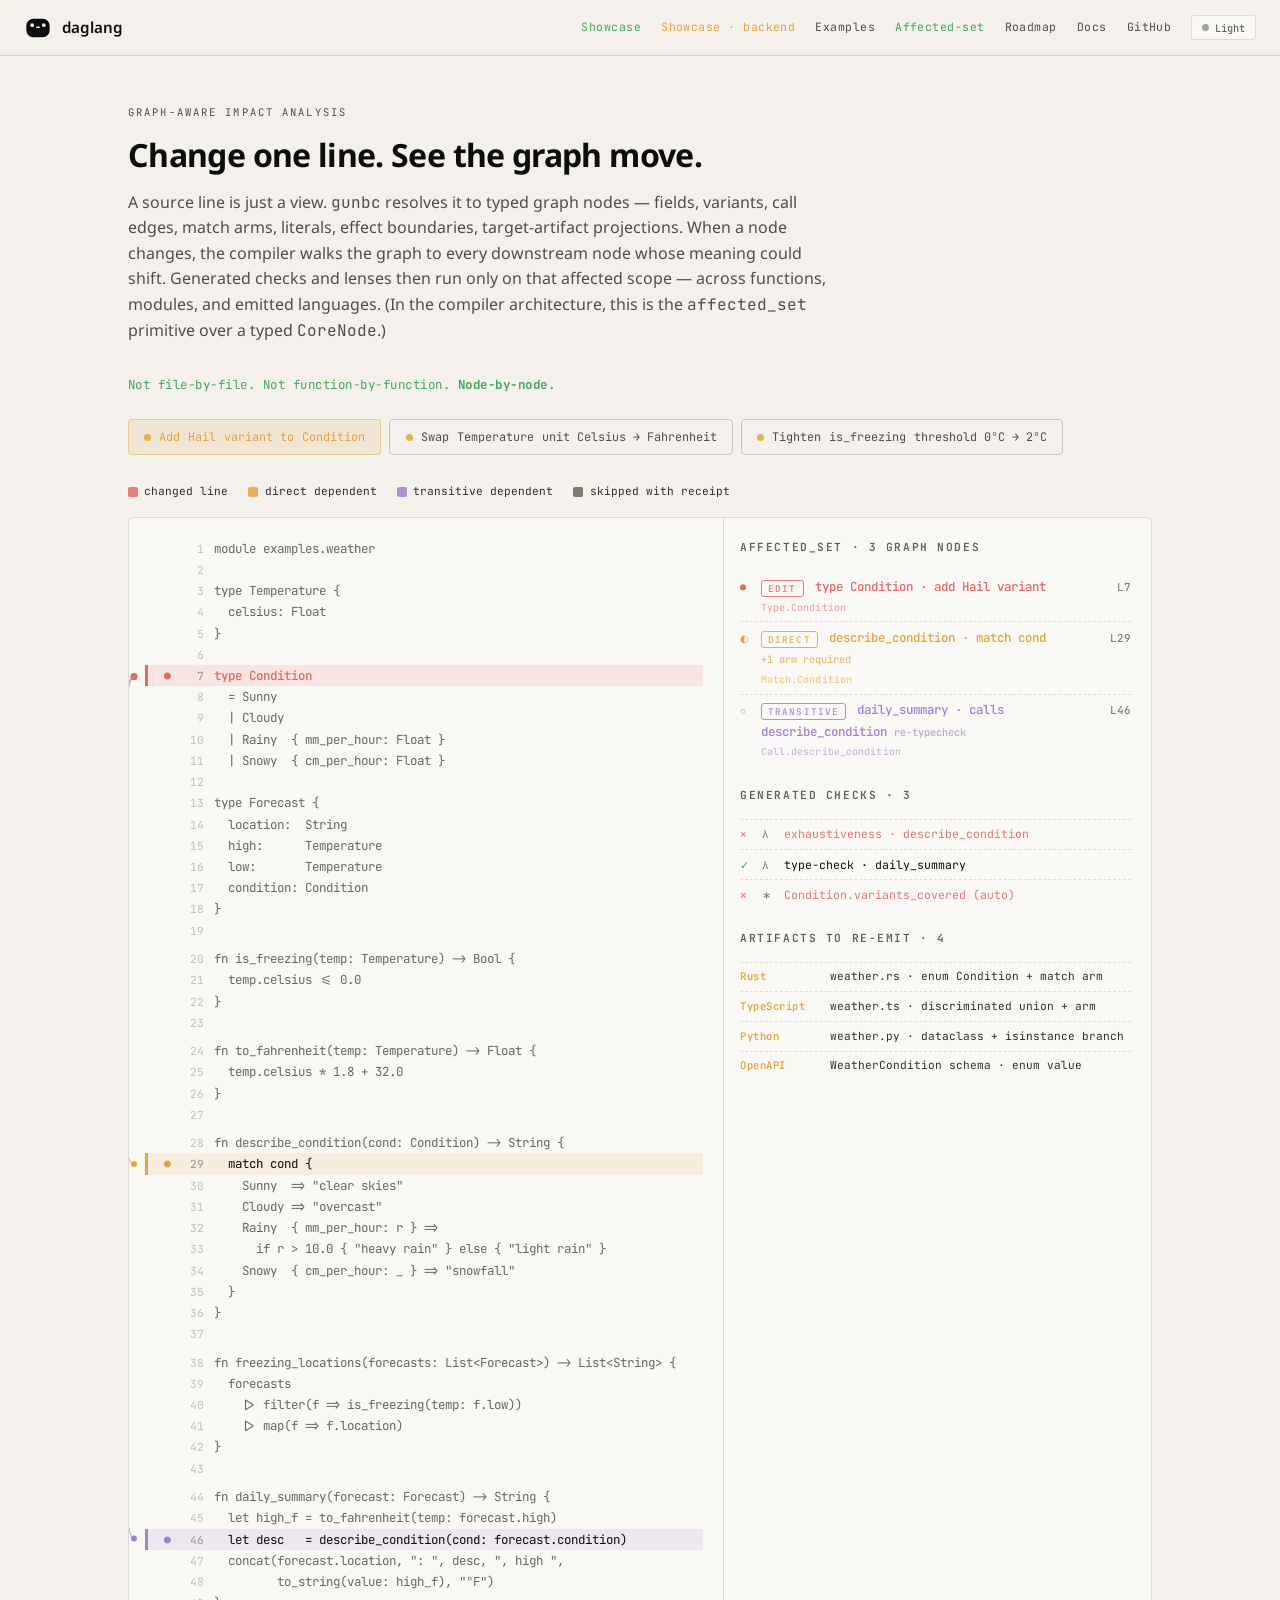
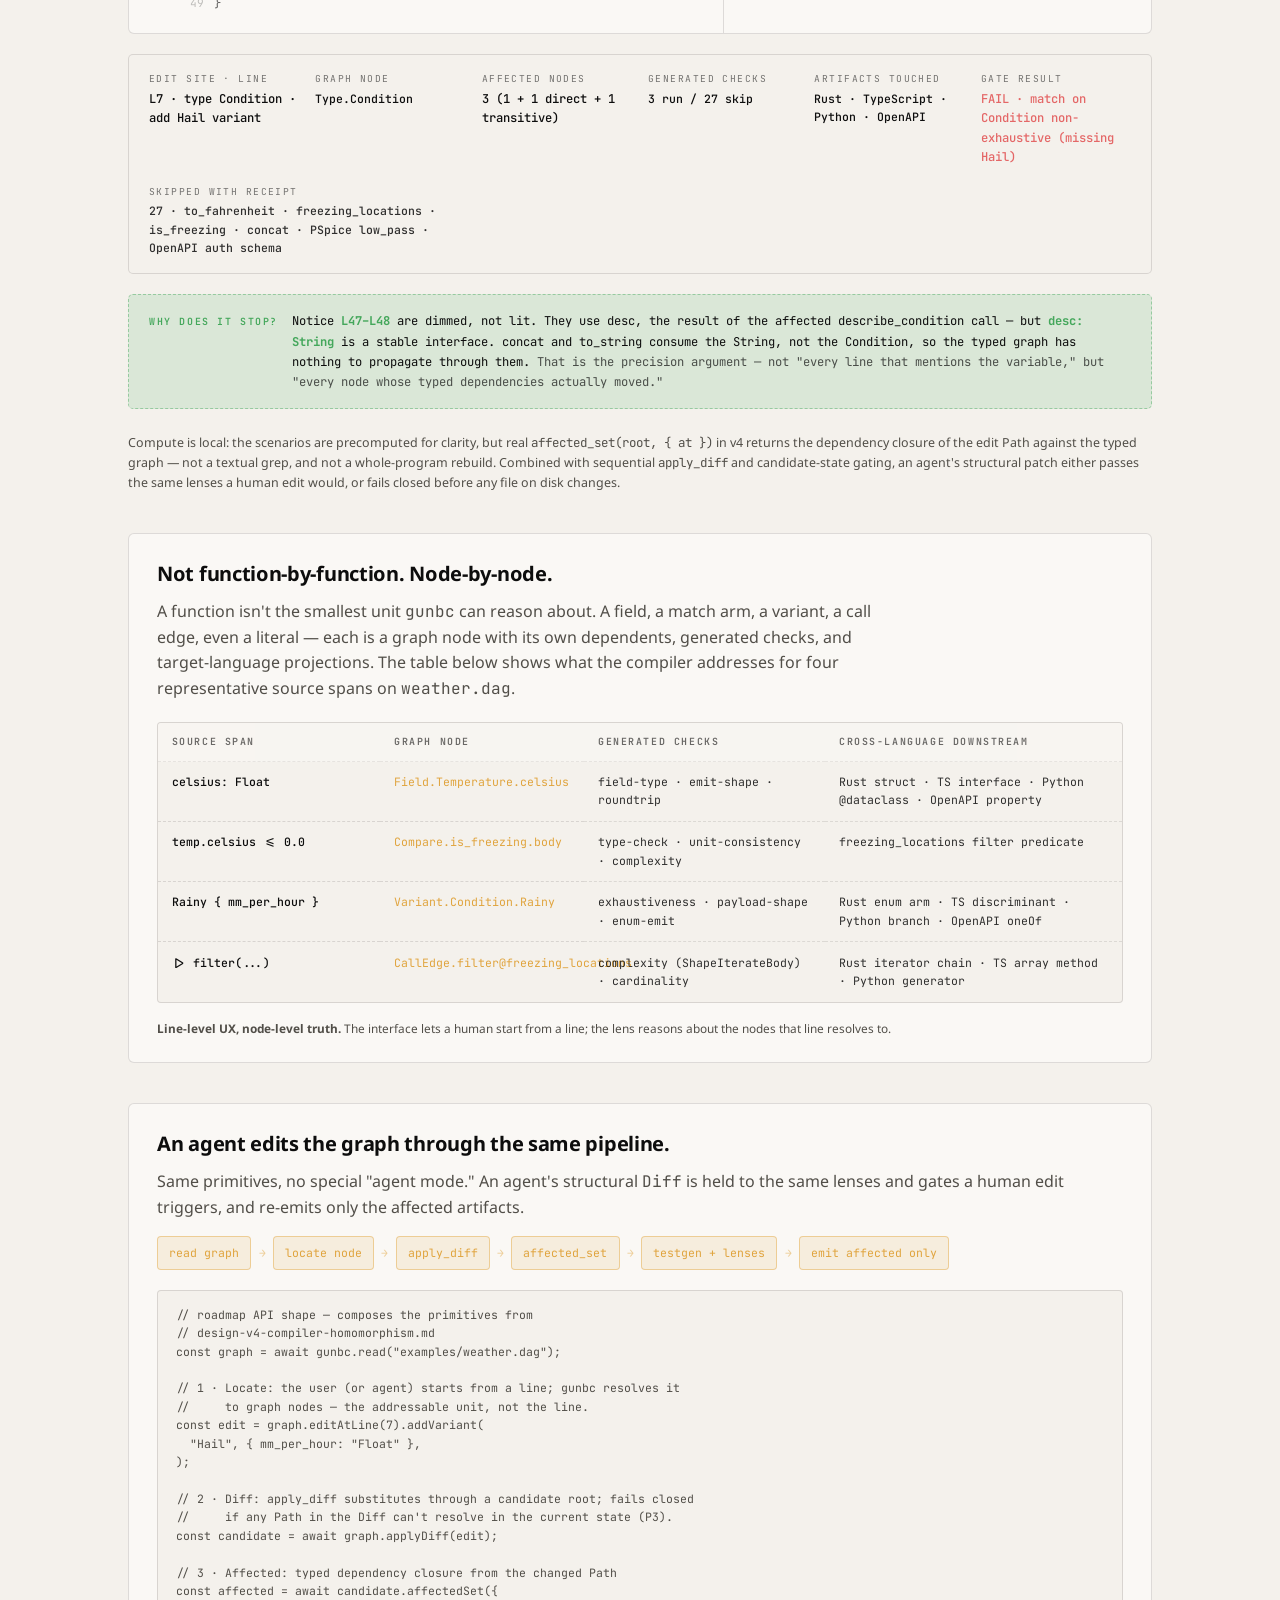
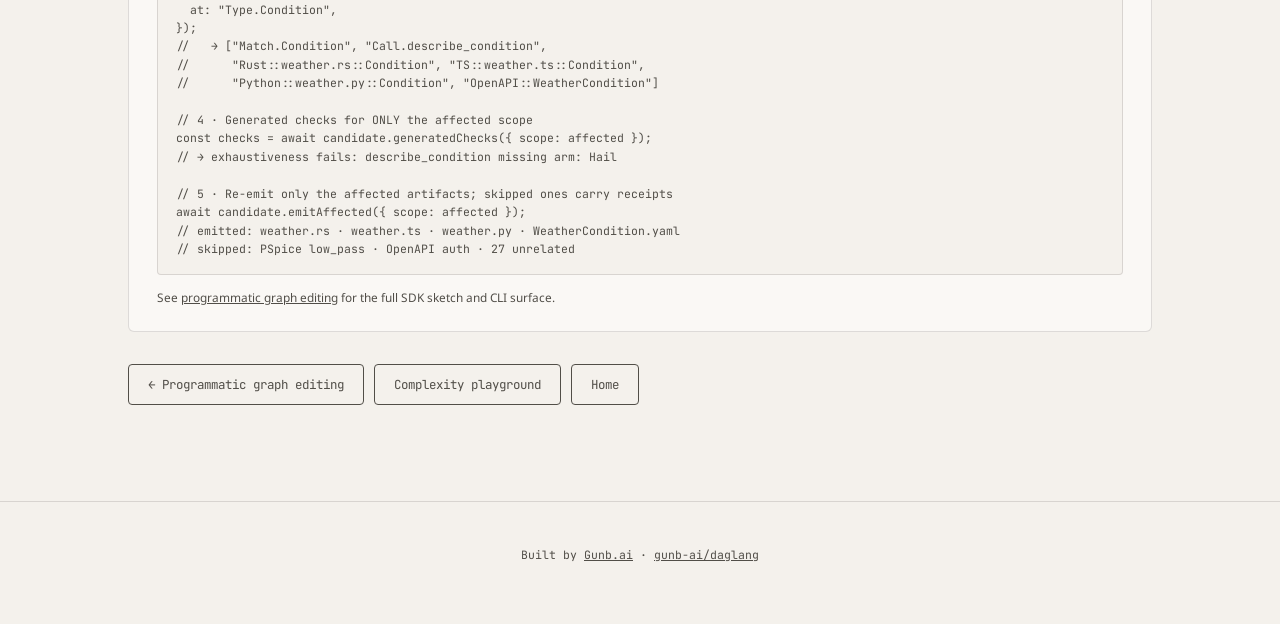
==== commit 791035d7: "Merge pull request #5 from gunb-ai/session/valiant-carp-629 frontend" ====
--- a/affected-set.html
+++ b/affected-set.html
@@ -175,7 +175,7 @@
     .as-tree-row.r-direct      .as-tree-marker { color: var(--tier-next); }
     .as-tree-row.r-transitive  .as-tree-marker { color: var(--tier-vision); }
     .as-tree-row .as-tree-name { font-weight: 500; }
-    .as-tree-row .as-tree-line { font-size: 0.68rem; opacity: 0.75; text-align: right; }
+    .as-tree-row .as-tree-line { font-size: 0.68rem; opacity: 0.6; text-align: right; }
     /* Text-tag chip so the meaning survives color blindness / low contrast */
     .as-tree-tag {
       font-size: 0.58rem; letter-spacing: 0.12em; text-transform: uppercase;
@@ -191,7 +191,7 @@
     /* Graph-node sublabel under each tree row */
     .as-tree-node {
       display: block; font-family: var(--font-mono); font-size: 0.62rem;
-      opacity: 0.72; margin-top: 0.15rem; letter-spacing: 0.01em;
+      opacity: 0.55; margin-top: 0.15rem; letter-spacing: 0.01em;
     }
 
     /* Generated checks list */
@@ -387,7 +387,6 @@
   </style>
 </head>
 <body>
-<a href="#main" class="skip-link">Skip to main content</a>
 
 <svg xmlns="http://www.w3.org/2000/svg" style="position:absolute;width:0;height:0;overflow:hidden">
   <symbol id="stoic-idle" viewBox="0 0 120 120">
@@ -402,7 +401,7 @@
 
 <nav class="nav">
   <a href="/" class="nav-left">
-    <svg class="nav-logo" viewBox="0 0 120 120" aria-hidden="true" focusable="false"><use href="#stoic-idle"/></svg>
+    <svg class="nav-logo" viewBox="0 0 120 120"><use href="#stoic-idle"/></svg>
     <span class="wordmark">daglang</span>
   </a>
   <div class="nav-right">
@@ -410,7 +409,7 @@
       <a href="showcase.html" class="nav-link" style="color:var(--tier-now)">Showcase</a>
       <a href="showcase-backend.html" class="nav-link" style="color:var(--tier-next)">Showcase · backend</a>
       <a href="examples.html" class="nav-link">Examples</a>
-      <a href="affected-set.html" class="nav-link active" aria-current="page">Affected-set</a>
+      <a href="affected-set.html" class="nav-link active">Affected-set</a>
       <a href="roadmap.html" class="nav-link">Roadmap</a>
       <a href="https://github.com/gunb-ai/daglang/blob/main/THESIS.md" class="nav-link">Docs</a>
       <a href="https://github.com/gunb-ai/daglang" class="nav-link">GitHub</a>
@@ -422,7 +421,7 @@
   </div>
 </nav>
 
-<main id="main" class="wrap" style="padding:3rem 0 5rem">
+<main class="wrap" style="padding:3rem 0 5rem">
   <p class="section-eyebrow">Graph-aware impact analysis</p>
   <h1 style="font-size:2rem;margin:0 0 0.6rem;letter-spacing:-0.02em">Change one line. See the graph move.</h1>
   <p class="muted as-intro">
@@ -458,7 +457,7 @@
 
   <div class="as-stage">
     <!-- ── Fan-out gutter — left margin of the code, curves bulge inward ── -->
-    <svg class="as-fanout" id="as-fanout" aria-hidden="true" focusable="false"></svg>
+    <svg class="as-fanout" id="as-fanout" aria-hidden="true"></svg>
 
     <!-- ── Code column ── -->
     <div class="as-code" id="as-code"><!-- populated by JS --></div>
--- a/site.css
+++ b/site.css
@@ -59,18 +59,6 @@
   --max-narrow: 54rem;
 }
 
-/* Dark void — lift tier hues for ≥4.5:1 text on --void / --void-up */
-[data-mode="dark"] {
-  --tier-now:        hsl(134, 48%, 62%);
-  --tier-now-line:   hsla(134, 48%, 62%, 0.5);
-  --tier-stable:     hsl(158, 36%, 62%);
-  --tier-stable-line:hsla(158, 36%, 62%, 0.48);
-  --tier-next:       hsl(38, 78%, 62%);
-  --tier-next-line:  hsla(38, 78%, 62%, 0.5);
-  --tier-vision:     hsl(265, 48%, 72%);
-  --tier-vision-line:hsla(265, 48%, 72%, 0.5);
-}
-
 *, *::before, *::after { box-sizing: border-box; }
 html { font-family: var(--font-sans); font-size: 16px; line-height: 1.6; -webkit-font-smoothing: antialiased; }
 body { margin: 0; }
@@ -119,7 +107,7 @@
 [data-mode="light"] .hero-cta-secondary { color: var(--text-dark-dim); border-color: var(--text-dark-dim); }
 .hero-cta-secondary:hover { border-color: var(--tier-now); color: var(--tier-now); }
 
-[data-mode="dark"] .mode-toggle { background: var(--void-up); color: var(--stone-dim); border: 1px solid var(--border-dark); }
+[data-mode="dark"] .mode-toggle { background: var(--void-up); color: var(--stone-faint); border: 1px solid var(--border-dark); }
 [data-mode="light"] .mode-toggle { background: var(--warm-white-up); color: var(--text-dark-dim); border: 1px solid var(--border-light); }
 
 [data-mode="dark"] pre { background: var(--void-up2); color: var(--warm-white-dim); }
@@ -130,55 +118,6 @@
 [data-mode="light"] .diag-fail { color: hsl(0, 55%, 42%); }
 [data-mode="dark"] .diag-ok { color: var(--tier-now); }
 [data-mode="light"] .diag-ok { color: hsl(134, 42%, 32%); }
-
-/* ─── Skip link + visually hidden helpers ─────────── */
-.visually-hidden {
-  position: absolute;
-  width: 1px;
-  height: 1px;
-  padding: 0;
-  margin: -1px;
-  overflow: hidden;
-  clip: rect(0, 0, 0, 0);
-  white-space: nowrap;
-  border: 0;
-}
-.skip-link {
-  position: absolute;
-  width: 1px;
-  height: 1px;
-  padding: 0;
-  margin: -1px;
-  overflow: hidden;
-  clip: rect(0, 0, 0, 0);
-  white-space: nowrap;
-  border: 0;
-  z-index: 100;
-}
-.skip-link:focus {
-  position: fixed;
-  top: 0.65rem;
-  left: 1rem;
-  width: auto;
-  height: auto;
-  margin: 0;
-  overflow: visible;
-  clip: auto;
-  padding: 0.45rem 0.85rem;
-  border-radius: 3px;
-  font-family: var(--font-mono);
-  font-size: 0.72rem;
-  text-decoration: none;
-  background: var(--warm-white);
-  color: var(--void);
-  border: 1px solid var(--border-light-strong);
-  outline: 2px solid var(--tier-now);
-  outline-offset: 2px;
-}
-[data-mode="light"] .skip-link:focus {
-  background: var(--void);
-  color: var(--warm-white);
-}
 
 /* ─── Nav ─────────────────────────────────────────── */
 .nav {
@@ -248,6 +187,12 @@
   font-family: var(--font-mono); font-size: 0.72rem; letter-spacing: 0.02em;
 }
 .hero-foot span { opacity: 0.55; }
+
+/* ─── Hero diagram (LangGraph-style) ──────────────── */
+.hero-diagram {
+  width: 100%; aspect-ratio: 340 / 320;
+  display: block;
+}
 
 /* ─── HTML+SVG hero pipeline ─────────────────────────
    Boxes and labels are normal HTML (no SVG baseline pitfalls).
@@ -297,7 +242,7 @@
 .hp-cap {
   font-family: var(--font-mono); font-size: 0.6rem;
   letter-spacing: 0.2em; text-transform: uppercase;
-  opacity: 0.72; text-align: center; margin-bottom: 0.5rem;
+  opacity: 0.55; text-align: center; margin-bottom: 0.5rem;
   white-space: nowrap;  /* a wrapped cap makes its column taller, which
                            pushes the node down and tilts the
                            source→compiler line into a diagonal */
@@ -377,6 +322,69 @@
   }
   .hp-col-runtime { display: none; }
   .hp-bus-label { display: none; }
+}
+.hero-diagram .edge {
+  fill: none; stroke-width: 1.2;
+  stroke-dasharray: 280;
+  stroke-dashoffset: 280;
+  animation: edge-draw 1.4s ease forwards;
+}
+.hero-diagram .edge.e-now { stroke: var(--tier-now); animation-delay: 0.05s; }
+.hero-diagram .edge.e-stable { stroke: var(--tier-stable); animation-delay: 0.18s; }
+.hero-diagram .edge.e-next { stroke: var(--tier-next); animation-delay: 0.31s; }
+.hero-diagram .edge.e-vision { stroke: var(--tier-vision); animation-delay: 0.44s; }
+.hero-diagram .node-core {
+  fill: var(--void-up2); stroke: var(--warm-white); stroke-width: 1.4;
+}
+[data-mode="light"] .hero-diagram .node-core { fill: var(--warm-white-up); stroke: var(--void); }
+.hero-diagram .node {
+  stroke-width: 1.2;
+  opacity: 0;
+  animation: node-in 0.45s ease forwards;
+}
+.hero-diagram .node.n-now { fill: var(--tier-now-soft); stroke: var(--tier-now); animation-delay: 0.5s; }
+.hero-diagram .node.n-stable { fill: var(--tier-stable-soft); stroke: var(--tier-stable); animation-delay: 0.62s; }
+.hero-diagram .node.n-next { fill: var(--tier-next-soft); stroke: var(--tier-next); animation-delay: 0.74s; }
+.hero-diagram .node.n-vision { fill: var(--tier-vision-soft); stroke: var(--tier-vision); animation-delay: 0.86s; }
+.hero-diagram text {
+  font-family: var(--font-mono); font-size: 8px; font-weight: 500;
+  text-anchor: middle; dominant-baseline: middle;
+  opacity: 0;
+  animation: node-in 0.45s ease forwards;
+}
+.hero-diagram text.t-now { fill: var(--tier-now); animation-delay: 0.55s; }
+.hero-diagram text.t-stable { fill: var(--tier-stable); animation-delay: 0.67s; }
+.hero-diagram text.t-next { fill: var(--tier-next); animation-delay: 0.79s; }
+.hero-diagram text.t-vision { fill: var(--tier-vision); animation-delay: 0.91s; }
+.hero-diagram text.t-core {
+  fill: currentColor; font-weight: 600; font-size: 10px;
+  opacity: 1; animation: none;
+}
+
+/* Runtime topology — shared-bus brackets showing that the artifacts
+   are wired together at runtime through a shared interface (HTTP/OpenAPI
+   for the web stack; mixed-signal co-sim for the HDL stack). Solid bus
+   lines (these connections exist in the running system); tier-coded. */
+.hero-diagram .topo {
+  fill: none; stroke-width: 1.2;
+  stroke-linecap: round; opacity: 0.85;
+}
+.hero-diagram .topo.topo-web { stroke: var(--tier-now); }
+.hero-diagram .topo.topo-hw  { stroke: var(--tier-vision); }
+.hero-diagram .topo-label-web { fill: var(--tier-now);    opacity: 0.95; }
+.hero-diagram .topo-label-hw  { fill: var(--tier-vision); opacity: 0.95; }
+
+@keyframes edge-draw {
+  to { stroke-dashoffset: 0; }
+}
+@keyframes node-in {
+  from { opacity: 0; transform: scale(0.85); }
+  to { opacity: 1; transform: scale(1); }
+}
+@media (prefers-reduced-motion: reduce) {
+  .hero-diagram .edge, .hero-diagram .node, .hero-diagram text {
+    animation: none !important; opacity: 1 !important; stroke-dashoffset: 0 !important;
+  }
 }
 
 /* ─── Roadmap strip ───────────────────────────────── */
@@ -752,6 +760,7 @@
 .tile-body {
   font-family: var(--font-mono); font-size: 0.66rem; line-height: 1.55;
   white-space: pre; overflow: hidden; flex: 1;
+  opacity: 0.85;
 }
 [data-mode="dark"] .tile-body { color: var(--warm-white-dim); }
 [data-mode="light"] .tile-body { color: var(--text-dark-dim); }
@@ -783,6 +792,7 @@
 /* ─── Responsive ─────────────────────────────────── */
 @media (max-width: 880px) {
   .hero-grid { grid-template-columns: 1fr; gap: 2rem; }
+  .hero-diagram { max-width: 22rem; margin: 0 auto; }
   .playground-grid { grid-template-columns: 1fr; }
   .omni-layout { grid-template-columns: 1fr; }
   .tile-grid { grid-template-columns: 1fr 1fr; }
@@ -809,24 +819,3 @@
 
   .tile-grid { grid-template-columns: 1fr; }
 }
-
-/* ─── Reduced motion (site-wide) ──────────────────── */
-@media (prefers-reduced-motion: reduce) {
-  .hero-logo .features,
-  .hero-cta, .hero-cta-secondary,
-  .card, .tile, .beyond-tile, .pg-fn, .tab,
-  .cx-row,
-  .sc-tile, .sb-tile, .sb-handler, .sb-scenario {
-    transition: none !important;
-    animation: none !important;
-  }
-  .hero-cta:hover, .card:hover, .tile:hover, .beyond-tile:hover,
-  .sc-tile:hover, .sb-tile:hover {
-    transform: none !important;
-  }
-  .sc-tile.is-affected::after {
-    animation: none !important;
-    transform: none !important;
-    opacity: 1;
-  }
-}
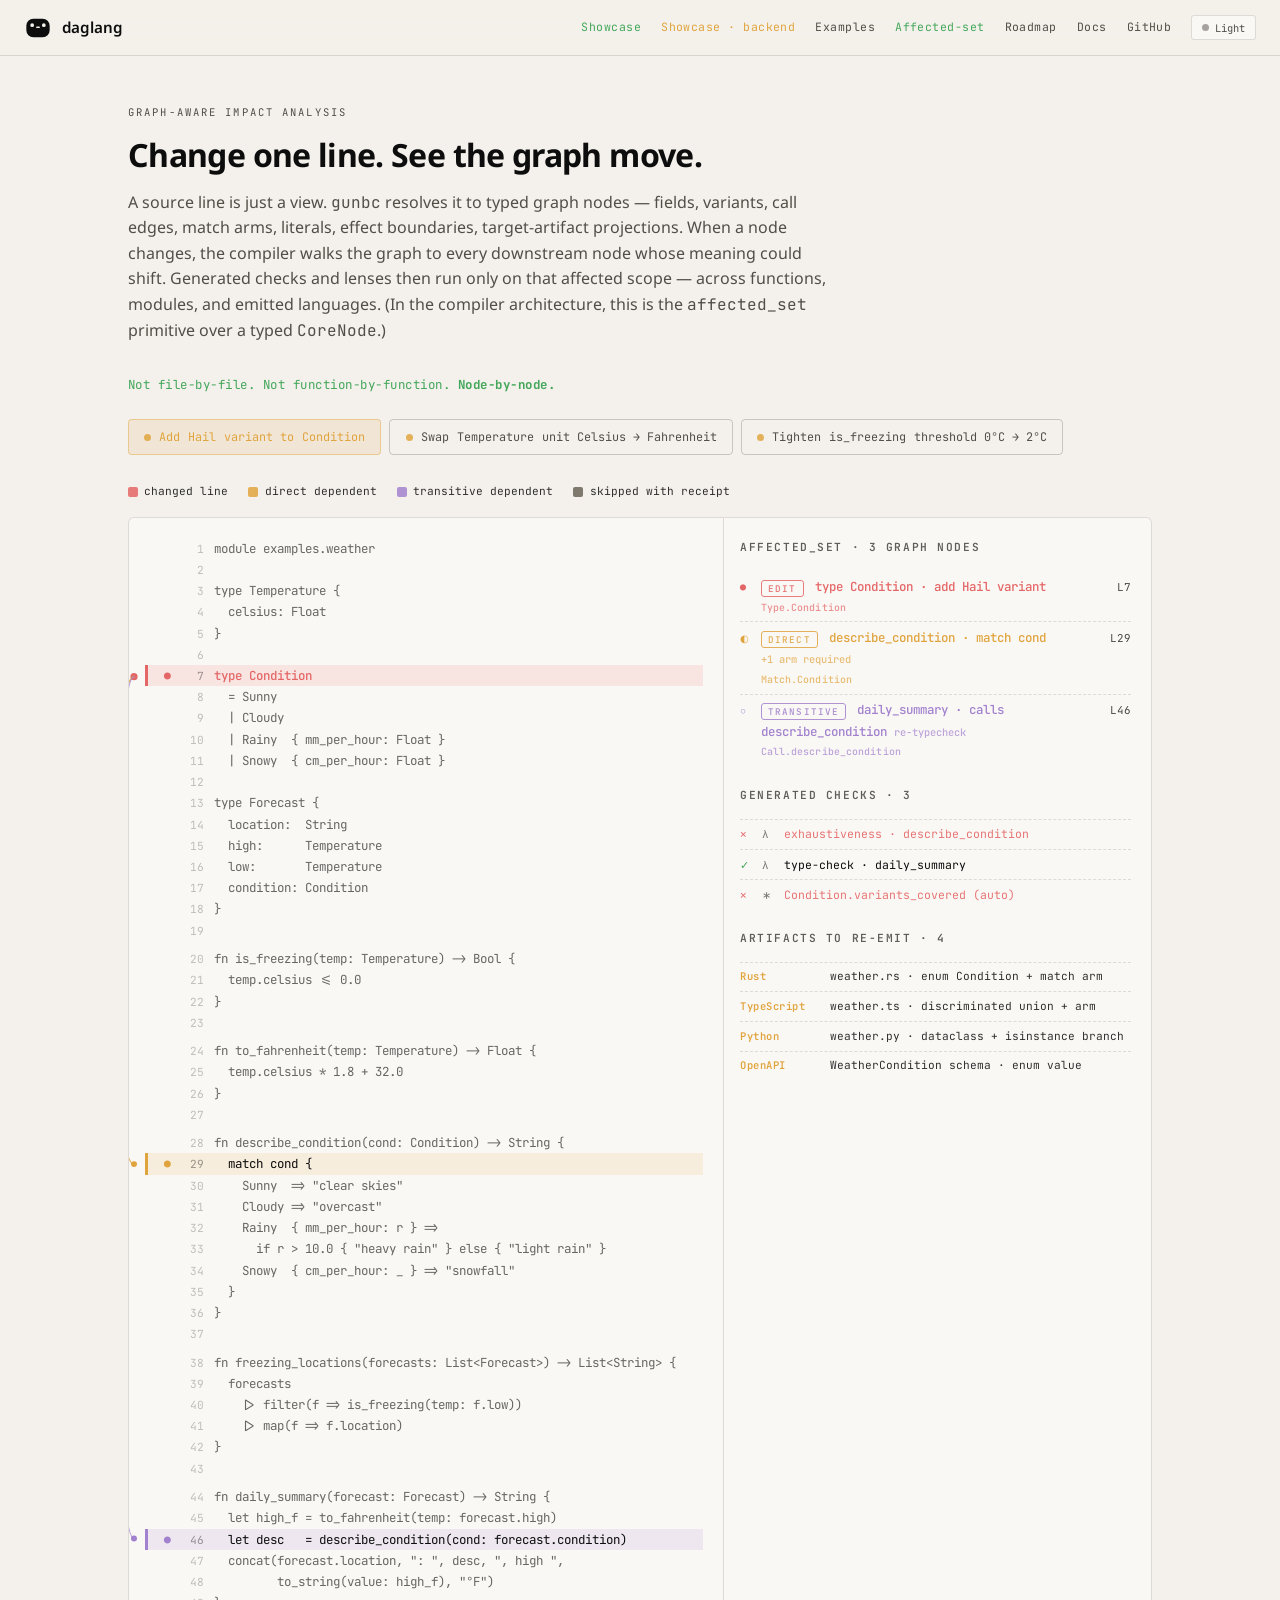
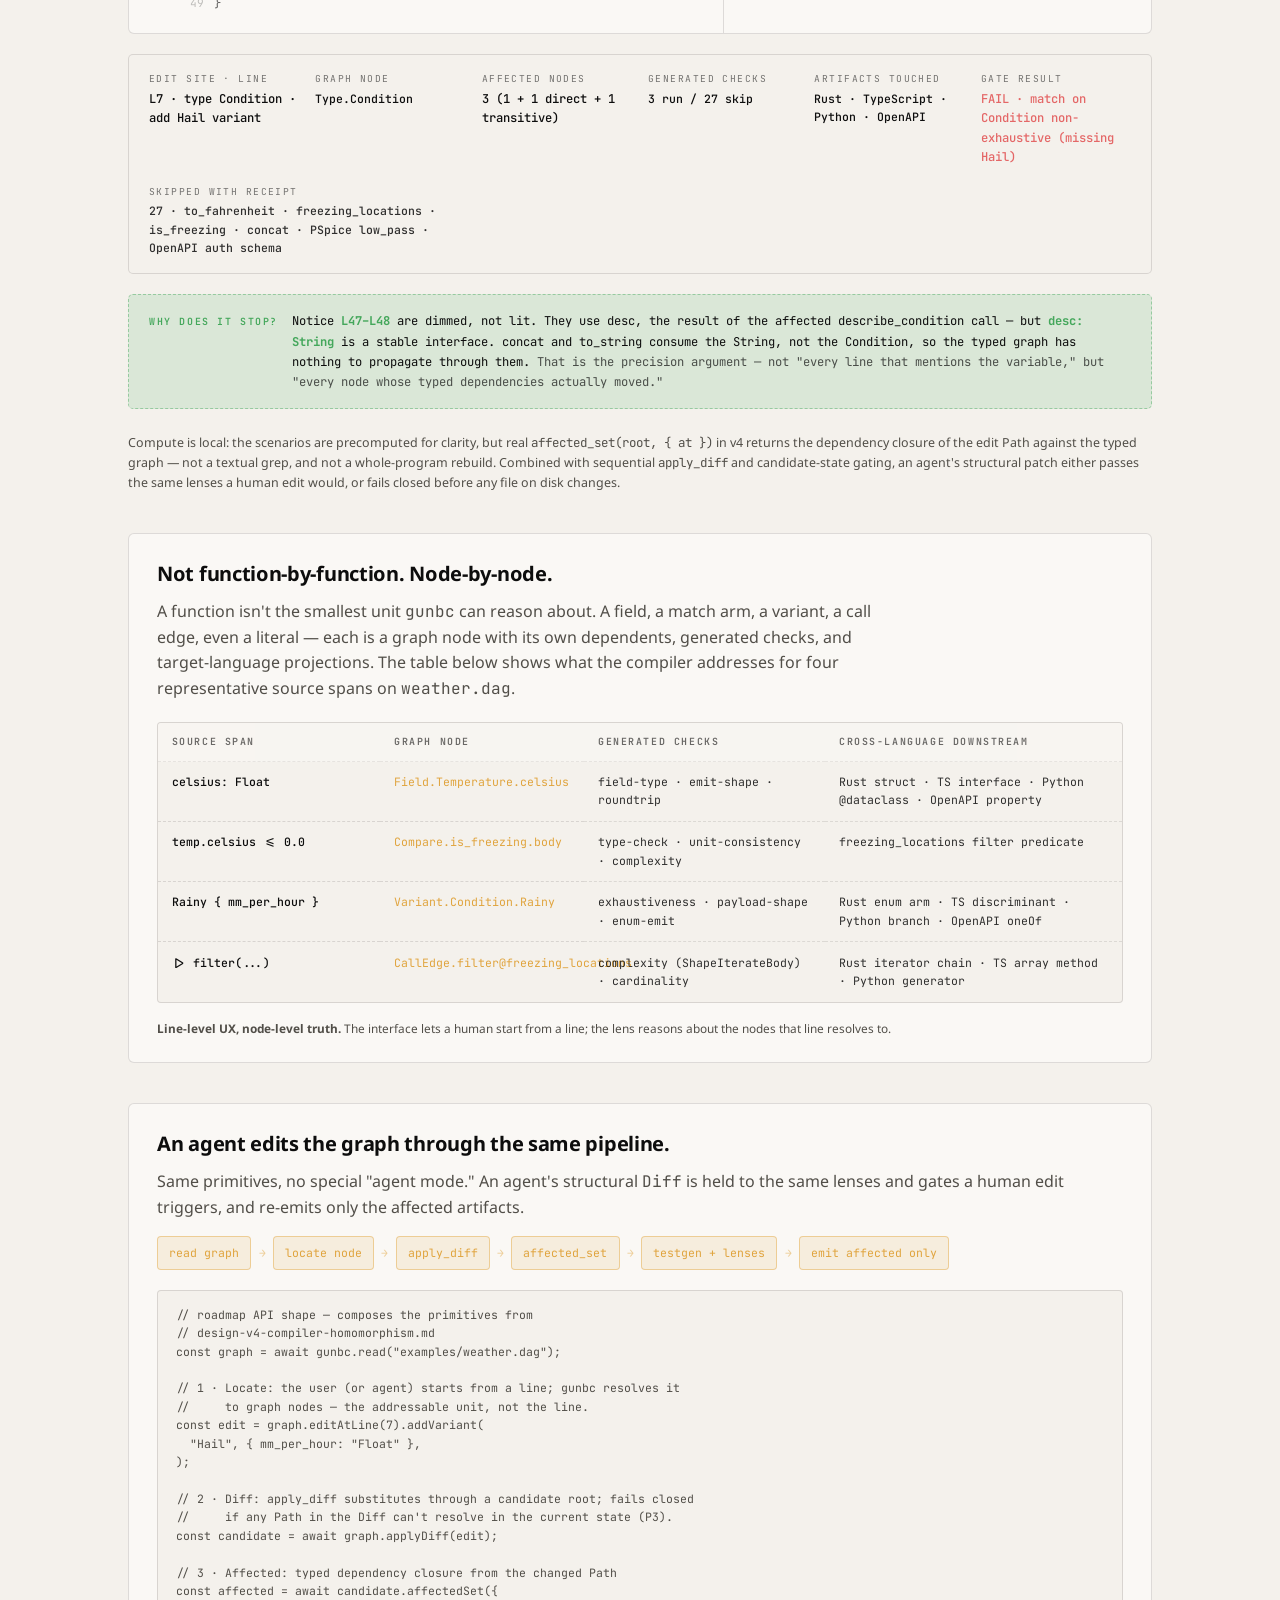
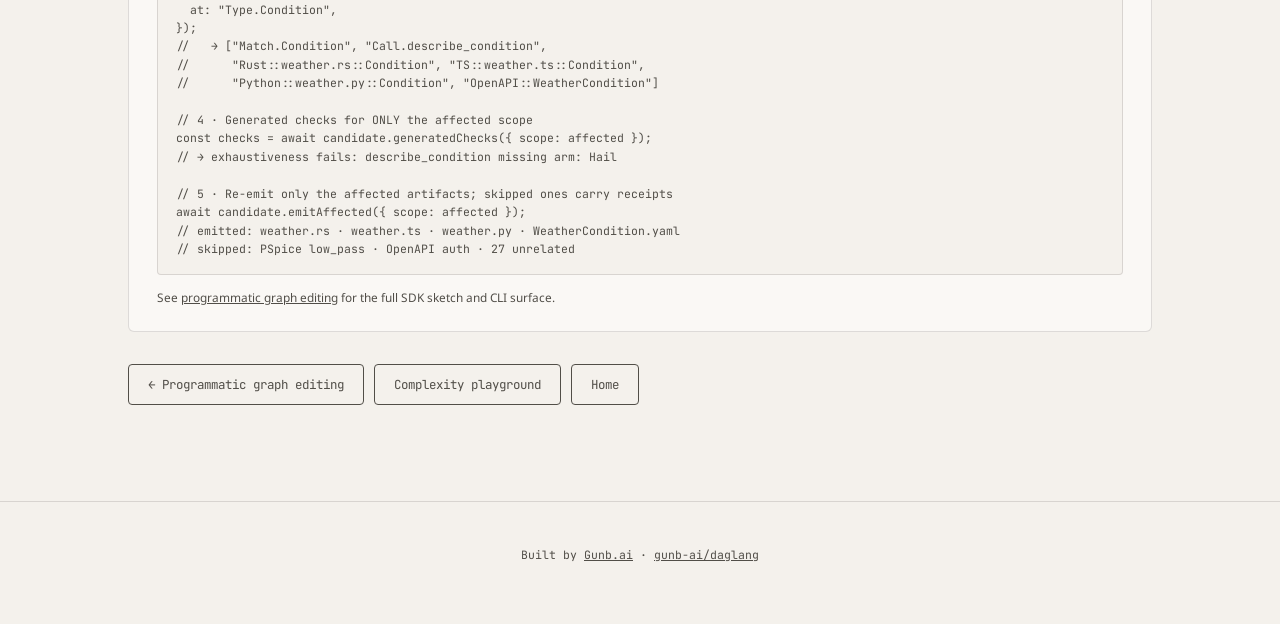
==== commit 611e4340: "Merge origin/main: combine semantic theme tokens with a11y tier contrast. Resolve site.css conflict " ====
--- a/affected-set.html
+++ b/affected-set.html
@@ -9,6 +9,10 @@
   <link rel="preconnect" href="https://fonts.gstatic.com" crossorigin />
   <link href="https://fonts.googleapis.com/css2?family=JetBrains+Mono:wght@400;500&family=Noto+Sans:wght@400;500;600;700&display=swap" rel="stylesheet" />
   <link rel="icon" type="image/svg+xml" href="/assets/favicon.svg" />
+  <link rel="icon" type="image/png" sizes="32x32" href="/assets/favicon-32.png" />
+  <link rel="icon" type="image/png" sizes="16x16" href="/assets/favicon-16.png" />
+  <link rel="apple-touch-icon" href="/assets/apple-touch-icon.png" />
+  <link rel="manifest" href="/site.webmanifest" />
   <meta name="theme-color" content="#0c0d0c" media="(prefers-color-scheme: dark)" />
   <meta name="theme-color" content="#f4efe6" media="(prefers-color-scheme: light)" />
   <meta name="color-scheme" content="dark light" />
@@ -175,7 +179,7 @@
     .as-tree-row.r-direct      .as-tree-marker { color: var(--tier-next); }
     .as-tree-row.r-transitive  .as-tree-marker { color: var(--tier-vision); }
     .as-tree-row .as-tree-name { font-weight: 500; }
-    .as-tree-row .as-tree-line { font-size: 0.68rem; opacity: 0.6; text-align: right; }
+    .as-tree-row .as-tree-line { font-size: 0.68rem; opacity: 0.75; text-align: right; }
     /* Text-tag chip so the meaning survives color blindness / low contrast */
     .as-tree-tag {
       font-size: 0.58rem; letter-spacing: 0.12em; text-transform: uppercase;
@@ -191,7 +195,7 @@
     /* Graph-node sublabel under each tree row */
     .as-tree-node {
       display: block; font-family: var(--font-mono); font-size: 0.62rem;
-      opacity: 0.55; margin-top: 0.15rem; letter-spacing: 0.01em;
+      opacity: 0.72; margin-top: 0.15rem; letter-spacing: 0.01em;
     }
 
     /* Generated checks list */
@@ -387,6 +391,7 @@
   </style>
 </head>
 <body>
+<a href="#main" class="skip-link">Skip to main content</a>
 
 <svg xmlns="http://www.w3.org/2000/svg" style="position:absolute;width:0;height:0;overflow:hidden">
   <symbol id="stoic-idle" viewBox="0 0 120 120">
@@ -401,7 +406,7 @@
 
 <nav class="nav">
   <a href="/" class="nav-left">
-    <svg class="nav-logo" viewBox="0 0 120 120"><use href="#stoic-idle"/></svg>
+    <svg class="nav-logo" viewBox="0 0 120 120" aria-hidden="true" focusable="false"><use href="#stoic-idle"/></svg>
     <span class="wordmark">daglang</span>
   </a>
   <div class="nav-right">
@@ -409,7 +414,7 @@
       <a href="showcase.html" class="nav-link" style="color:var(--tier-now)">Showcase</a>
       <a href="showcase-backend.html" class="nav-link" style="color:var(--tier-next)">Showcase · backend</a>
       <a href="examples.html" class="nav-link">Examples</a>
-      <a href="affected-set.html" class="nav-link active">Affected-set</a>
+      <a href="affected-set.html" class="nav-link active" aria-current="page">Affected-set</a>
       <a href="roadmap.html" class="nav-link">Roadmap</a>
       <a href="https://github.com/gunb-ai/daglang/blob/main/THESIS.md" class="nav-link">Docs</a>
       <a href="https://github.com/gunb-ai/daglang" class="nav-link">GitHub</a>
@@ -421,7 +426,7 @@
   </div>
 </nav>
 
-<main class="wrap" style="padding:3rem 0 5rem">
+<main id="main" class="wrap" style="padding:3rem 0 5rem">
   <p class="section-eyebrow">Graph-aware impact analysis</p>
   <h1 style="font-size:2rem;margin:0 0 0.6rem;letter-spacing:-0.02em">Change one line. See the graph move.</h1>
   <p class="muted as-intro">
@@ -457,7 +462,7 @@
 
   <div class="as-stage">
     <!-- ── Fan-out gutter — left margin of the code, curves bulge inward ── -->
-    <svg class="as-fanout" id="as-fanout" aria-hidden="true"></svg>
+    <svg class="as-fanout" id="as-fanout" aria-hidden="true" focusable="false"></svg>
 
     <!-- ── Code column ── -->
     <div class="as-code" id="as-code"><!-- populated by JS --></div>
--- a/site.css
+++ b/site.css
@@ -53,10 +53,50 @@
   --border-light: hsla(var(--hue-warm), 7%, 16%, 0.14);
   --border-light-strong: hsla(var(--hue-warm), 7%, 16%, 0.22);
 
+  /* Semantic accent alias — the generic UI accent. Roadmap tiers
+     (--tier-*) keep their own names; those are already semantic. */
+  --accent-primary: var(--tier-now);
+
   --font-mono: "JetBrains Mono", ui-monospace, monospace;
   --font-sans: "Noto Sans", system-ui, sans-serif;
   --max: 64rem;
   --max-narrow: 54rem;
+}
+
+/* ─── Semantic theme tokens ───────────────────────────
+   Component CSS reads these (intent), not the palette names below
+   (--void, --warm-white-dim, …). The palette tokens stay defined as
+   the underlying values; these aliases are remapped per color mode.
+   data-mode lives on <html> (= :root), so the mode selectors target
+   that element directly and the custom properties cascade everywhere. */
+[data-mode="dark"] {
+  --surface-page:   var(--void);
+  --surface-panel:  var(--void-up);
+  --surface-raised: var(--void-up2);
+  --text-primary:   var(--warm-white);
+  --text-muted:     var(--warm-white-dim);
+  --text-faint:     var(--stone-faint);
+  --border-subtle:  var(--border-dark);
+  --border-strong:  var(--border-dark-strong);
+  /* Lift tier hues for ≥4.5:1 text on --void / --void-up */
+  --tier-now:        hsl(134, 48%, 62%);
+  --tier-now-line:   hsla(134, 48%, 62%, 0.5);
+  --tier-stable:     hsl(158, 36%, 62%);
+  --tier-stable-line:hsla(158, 36%, 62%, 0.48);
+  --tier-next:       hsl(38, 78%, 62%);
+  --tier-next-line:  hsla(38, 78%, 62%, 0.5);
+  --tier-vision:     hsl(265, 48%, 72%);
+  --tier-vision-line:hsla(265, 48%, 72%, 0.5);
+}
+[data-mode="light"] {
+  --surface-page:   var(--warm-white);
+  --surface-panel:  var(--warm-white-up);
+  --surface-raised: var(--warm-white);
+  --text-primary:   var(--void);
+  --text-muted:     var(--text-dark-dim);
+  --text-faint:     var(--text-dark-dim);
+  --border-subtle:  var(--border-light);
+  --border-strong:  var(--border-light-strong);
 }
 
 *, *::before, *::after { box-sizing: border-box; }
@@ -65,50 +105,37 @@
 code, kbd, pre { font-family: var(--font-mono); }
 a { color: inherit; }
 
-[data-mode="dark"] body { background: var(--void); color: var(--warm-white); }
-[data-mode="light"] body { background: var(--warm-white); color: var(--void); }
-
-[data-mode="dark"] .nav { border-color: var(--border-dark); background: hsla(var(--hue-warm), 0%, 5%, 0.85); }
-[data-mode="light"] .nav { border-color: var(--border-light); background: hsla(var(--hue-warm), 27%, 94%, 0.85); }
-
-[data-mode="dark"] .nav-link, [data-mode="dark"] .footer { color: var(--warm-white-dim); }
-[data-mode="light"] .nav-link, [data-mode="light"] .footer { color: var(--text-dark-dim); }
-[data-mode="dark"] .nav-link:hover, [data-mode="dark"] .wordmark { color: var(--warm-white); }
-[data-mode="light"] .nav-link:hover, [data-mode="light"] .wordmark { color: var(--void); }
-
-[data-mode="dark"] .section { border-color: var(--border-dark); }
-[data-mode="light"] .section { border-color: var(--border-light); }
-
-[data-mode="dark"] .muted { color: var(--warm-white-dim); }
-[data-mode="light"] .muted { color: var(--text-dark-dim); }
-
-[data-mode="dark"] .faint { color: var(--stone-faint); }
-[data-mode="light"] .faint { color: var(--text-dark-dim); }
-
-[data-mode="dark"] .card,
-[data-mode="dark"] .demo-panel,
-[data-mode="dark"] .install-block,
-[data-mode="dark"] .tile,
-[data-mode="dark"] .roadmap,
-[data-mode="dark"] .playground { background: var(--void-up); border-color: var(--border-dark); }
-[data-mode="light"] .card,
-[data-mode="light"] .demo-panel,
-[data-mode="light"] .install-block,
-[data-mode="light"] .tile,
-[data-mode="light"] .roadmap,
-[data-mode="light"] .playground { background: var(--warm-white-up); border-color: var(--border-light); }
-
-[data-mode="dark"] .hero-cta { background: var(--warm-white); color: var(--void); }
-[data-mode="light"] .hero-cta { background: var(--void); color: var(--warm-white); }
+body { background: var(--surface-page); color: var(--text-primary); }
+
+/* .nav background stays a translucent literal (no surface token is
+   translucent); its border uses the semantic token (see base .nav). */
+[data-mode="dark"] .nav { background: hsla(var(--hue-warm), 0%, 5%, 0.85); }
+[data-mode="light"] .nav { background: hsla(var(--hue-warm), 27%, 94%, 0.85); }
+
+.nav-link, .footer { color: var(--text-muted); }
+.nav-link:hover, .wordmark { color: var(--text-primary); }
+
+.muted { color: var(--text-muted); }
+.faint { color: var(--text-faint); }
+
+.card,
+.demo-panel,
+.install-block,
+.tile,
+.roadmap,
+.playground { background: var(--surface-panel); }
+
+/* CTA inverts the page: filled with the primary text color, label in the
+   page color — holds in both modes via the semantic tokens. */
+.hero-cta { background: var(--text-primary); color: var(--surface-page); }
 .hero-cta:hover { transform: translateY(-1px); }
 .hero-cta, .hero-cta-secondary { transition: transform 0.15s ease, border-color 0.15s ease, background 0.15s ease; }
 
-[data-mode="dark"] .hero-cta-secondary { color: var(--warm-white-dim); border-color: var(--stone-faint); }
-[data-mode="light"] .hero-cta-secondary { color: var(--text-dark-dim); border-color: var(--text-dark-dim); }
+.hero-cta-secondary { color: var(--text-muted); }
 .hero-cta-secondary:hover { border-color: var(--tier-now); color: var(--tier-now); }
 
-[data-mode="dark"] .mode-toggle { background: var(--void-up); color: var(--stone-faint); border: 1px solid var(--border-dark); }
-[data-mode="light"] .mode-toggle { background: var(--warm-white-up); color: var(--text-dark-dim); border: 1px solid var(--border-light); }
+.mode-toggle { background: var(--surface-panel); color: var(--text-faint); border: 1px solid var(--border-subtle); }
+[data-mode="dark"] .mode-toggle { color: var(--stone-dim); }
 
 [data-mode="dark"] pre { background: var(--void-up2); color: var(--warm-white-dim); }
 [data-mode="light"] pre { background: var(--warm-white-up); color: var(--text-dark-dim); }
@@ -119,11 +146,60 @@
 [data-mode="dark"] .diag-ok { color: var(--tier-now); }
 [data-mode="light"] .diag-ok { color: hsl(134, 42%, 32%); }
 
+/* ─── Skip link + visually hidden helpers ─────────── */
+.visually-hidden {
+  position: absolute;
+  width: 1px;
+  height: 1px;
+  padding: 0;
+  margin: -1px;
+  overflow: hidden;
+  clip: rect(0, 0, 0, 0);
+  white-space: nowrap;
+  border: 0;
+}
+.skip-link {
+  position: absolute;
+  width: 1px;
+  height: 1px;
+  padding: 0;
+  margin: -1px;
+  overflow: hidden;
+  clip: rect(0, 0, 0, 0);
+  white-space: nowrap;
+  border: 0;
+  z-index: 100;
+}
+.skip-link:focus {
+  position: fixed;
+  top: 0.65rem;
+  left: 1rem;
+  width: auto;
+  height: auto;
+  margin: 0;
+  overflow: visible;
+  clip: auto;
+  padding: 0.45rem 0.85rem;
+  border-radius: 3px;
+  font-family: var(--font-mono);
+  font-size: 0.72rem;
+  text-decoration: none;
+  background: var(--warm-white);
+  color: var(--void);
+  border: 1px solid var(--border-light-strong);
+  outline: 2px solid var(--tier-now);
+  outline-offset: 2px;
+}
+[data-mode="light"] .skip-link:focus {
+  background: var(--void);
+  color: var(--warm-white);
+}
+
 /* ─── Nav ─────────────────────────────────────────── */
 .nav {
   position: sticky; top: 0; z-index: 50;
   display: flex; align-items: center; justify-content: space-between;
-  padding: 0 1.5rem; height: 3.5rem; border-bottom: 1px solid;
+  padding: 0 1.5rem; height: 3.5rem; border-bottom: 1px solid var(--border-subtle);
   backdrop-filter: blur(12px);
 }
 .nav-left { display: flex; align-items: center; gap: 0.6rem; text-decoration: none; }
@@ -132,7 +208,7 @@
 .nav-right { display: flex; align-items: center; gap: 1.25rem; }
 .nav-links { display: flex; gap: 1.25rem; }
 .nav-link { font-family: var(--font-mono); font-size: 0.72rem; letter-spacing: 0.04em; text-decoration: none; }
-.nav-link.active { color: var(--tier-now); }
+.nav-link.active { color: var(--accent-primary); }
 .mode-toggle {
   display: flex; align-items: center; gap: 0.4rem;
   padding: 0.3rem 0.6rem; border-radius: 3px;
@@ -160,9 +236,6 @@
   transition: transform 3.6s cubic-bezier(.22, .61, .36, 1);
 }
 .hero-logo .features.is-snap { transition: none; }
-@media (prefers-reduced-motion: reduce) {
-  .hero-logo .features { transform: none !important; transition: none !important; }
-}
 .hero-eyebrow {
   font-family: var(--font-mono); font-size: 0.68rem; letter-spacing: 0.18em;
   text-transform: uppercase; color: var(--tier-now);
@@ -182,17 +255,11 @@
   font-family: var(--font-mono); font-size: 0.78rem; padding: 0.6rem 1.2rem;
   border-radius: 4px; text-decoration: none; display: inline-block;
 }
-.hero-cta-secondary { border: 1px solid; background: transparent; }
+.hero-cta-secondary { border: 1px solid var(--text-faint); background: transparent; }
 .hero-foot {
   font-family: var(--font-mono); font-size: 0.72rem; letter-spacing: 0.02em;
 }
 .hero-foot span { opacity: 0.55; }
-
-/* ─── Hero diagram (LangGraph-style) ──────────────── */
-.hero-diagram {
-  width: 100%; aspect-ratio: 340 / 320;
-  display: block;
-}
 
 /* ─── HTML+SVG hero pipeline ─────────────────────────
    Boxes and labels are normal HTML (no SVG baseline pitfalls).
@@ -242,7 +309,7 @@
 .hp-cap {
   font-family: var(--font-mono); font-size: 0.6rem;
   letter-spacing: 0.2em; text-transform: uppercase;
-  opacity: 0.55; text-align: center; margin-bottom: 0.5rem;
+  opacity: 0.72; text-align: center; margin-bottom: 0.5rem;
   white-space: nowrap;  /* a wrapped cap makes its column taller, which
                            pushes the node down and tilts the
                            source→compiler line into a diagonal */
@@ -256,10 +323,9 @@
   font-size: 0.72rem;
   line-height: 1.2;
   display: flex; align-items: center; gap: 0.45rem;
-  background: var(--void-up);
+  background: var(--surface-panel);
   min-height: 1.9rem;
 }
-[data-mode="light"] .hp-node { background: var(--warm-white-up); }
 
 .hp-node-core {
   flex-direction: column; align-items: center;
@@ -323,75 +389,12 @@
   .hp-col-runtime { display: none; }
   .hp-bus-label { display: none; }
 }
-.hero-diagram .edge {
-  fill: none; stroke-width: 1.2;
-  stroke-dasharray: 280;
-  stroke-dashoffset: 280;
-  animation: edge-draw 1.4s ease forwards;
-}
-.hero-diagram .edge.e-now { stroke: var(--tier-now); animation-delay: 0.05s; }
-.hero-diagram .edge.e-stable { stroke: var(--tier-stable); animation-delay: 0.18s; }
-.hero-diagram .edge.e-next { stroke: var(--tier-next); animation-delay: 0.31s; }
-.hero-diagram .edge.e-vision { stroke: var(--tier-vision); animation-delay: 0.44s; }
-.hero-diagram .node-core {
-  fill: var(--void-up2); stroke: var(--warm-white); stroke-width: 1.4;
-}
-[data-mode="light"] .hero-diagram .node-core { fill: var(--warm-white-up); stroke: var(--void); }
-.hero-diagram .node {
-  stroke-width: 1.2;
-  opacity: 0;
-  animation: node-in 0.45s ease forwards;
-}
-.hero-diagram .node.n-now { fill: var(--tier-now-soft); stroke: var(--tier-now); animation-delay: 0.5s; }
-.hero-diagram .node.n-stable { fill: var(--tier-stable-soft); stroke: var(--tier-stable); animation-delay: 0.62s; }
-.hero-diagram .node.n-next { fill: var(--tier-next-soft); stroke: var(--tier-next); animation-delay: 0.74s; }
-.hero-diagram .node.n-vision { fill: var(--tier-vision-soft); stroke: var(--tier-vision); animation-delay: 0.86s; }
-.hero-diagram text {
-  font-family: var(--font-mono); font-size: 8px; font-weight: 500;
-  text-anchor: middle; dominant-baseline: middle;
-  opacity: 0;
-  animation: node-in 0.45s ease forwards;
-}
-.hero-diagram text.t-now { fill: var(--tier-now); animation-delay: 0.55s; }
-.hero-diagram text.t-stable { fill: var(--tier-stable); animation-delay: 0.67s; }
-.hero-diagram text.t-next { fill: var(--tier-next); animation-delay: 0.79s; }
-.hero-diagram text.t-vision { fill: var(--tier-vision); animation-delay: 0.91s; }
-.hero-diagram text.t-core {
-  fill: currentColor; font-weight: 600; font-size: 10px;
-  opacity: 1; animation: none;
-}
-
-/* Runtime topology — shared-bus brackets showing that the artifacts
-   are wired together at runtime through a shared interface (HTTP/OpenAPI
-   for the web stack; mixed-signal co-sim for the HDL stack). Solid bus
-   lines (these connections exist in the running system); tier-coded. */
-.hero-diagram .topo {
-  fill: none; stroke-width: 1.2;
-  stroke-linecap: round; opacity: 0.85;
-}
-.hero-diagram .topo.topo-web { stroke: var(--tier-now); }
-.hero-diagram .topo.topo-hw  { stroke: var(--tier-vision); }
-.hero-diagram .topo-label-web { fill: var(--tier-now);    opacity: 0.95; }
-.hero-diagram .topo-label-hw  { fill: var(--tier-vision); opacity: 0.95; }
-
-@keyframes edge-draw {
-  to { stroke-dashoffset: 0; }
-}
-@keyframes node-in {
-  from { opacity: 0; transform: scale(0.85); }
-  to { opacity: 1; transform: scale(1); }
-}
-@media (prefers-reduced-motion: reduce) {
-  .hero-diagram .edge, .hero-diagram .node, .hero-diagram text {
-    animation: none !important; opacity: 1 !important; stroke-dashoffset: 0 !important;
-  }
-}
 
 /* ─── Roadmap strip ───────────────────────────────── */
 .roadmap {
   margin: 2.5rem 0 0;
   padding: 1.5rem 1.75rem;
-  border: 1px solid; border-radius: 6px;
+  border: 1px solid var(--border-subtle); border-radius: 6px;
 }
 .roadmap-title {
   font-family: var(--font-mono); font-size: 0.7rem; letter-spacing: 0.18em;
@@ -404,9 +407,8 @@
   gap: 1rem;
   align-items: baseline;
   padding: 0.6rem 0;
-  border-top: 1px solid var(--border-dark);
-}
-[data-mode="light"] .roadmap-row { border-top-color: var(--border-light); }
+  border-top: 1px solid var(--border-subtle);
+}
 .roadmap-row:first-of-type { border-top: 0; padding-top: 0; }
 .roadmap-marker {
   font-family: var(--font-mono); font-size: 1rem; line-height: 1;
@@ -439,7 +441,7 @@
 .badge-diag { color: var(--diag-fail); border-color: var(--diag-fail); background: var(--diag-fail-soft); }
 
 /* ─── Sections ───────────────────────────────────── */
-.section { padding: 4.5rem 0; border-top: 1px solid; }
+.section { padding: 4.5rem 0; border-top: 1px solid var(--border-subtle); }
 .section h2 { font-size: 1.6rem; margin: 0 0 0.5rem; letter-spacing: -0.015em; }
 .section-eyebrow {
   font-family: var(--font-mono); font-size: 0.66rem; letter-spacing: 0.2em;
@@ -451,7 +453,7 @@
 /* ─── Value cards ────────────────────────────────── */
 .cards { display: grid; gap: 1rem; grid-template-columns: repeat(auto-fit, minmax(16rem, 1fr)); }
 .card {
-  padding: 1.5rem; border: 1px solid; border-radius: 5px;
+  padding: 1.5rem; border: 1px solid var(--border-subtle); border-radius: 5px;
   display: flex; flex-direction: column; gap: 0.6rem;
   transition: border-color 0.2s ease, transform 0.2s ease;
 }
@@ -490,8 +492,7 @@
   display: flex; flex-direction: column; gap: 0.5rem; align-items: center;
   transition: border-color 0.2s ease, background 0.2s ease;
 }
-[data-mode="dark"] .beyond-tile { border-color: var(--border-dark-strong); color: var(--warm-white-dim); }
-[data-mode="light"] .beyond-tile { border-color: var(--border-light-strong); color: var(--text-dark-dim); }
+.beyond-tile { border-color: var(--border-strong); color: var(--text-muted); }
 .beyond-tile:hover { border-color: var(--tier-vision-line); background: var(--tier-vision-soft); color: var(--tier-vision); }
 .beyond-tile-icon { width: 28px; height: 28px; opacity: 0.8; }
 .beyond-tile-tag {
@@ -501,7 +502,7 @@
 
 /* ─── Install block ──────────────────────────────── */
 .install-block {
-  font-size: 0.78rem; padding: 0.85rem 1rem; border: 1px solid; border-radius: 4px;
+  font-size: 0.78rem; padding: 0.85rem 1rem; border: 1px solid var(--border-subtle); border-radius: 4px;
   margin-bottom: 0.75rem; overflow-x: auto;
 }
 .install-block kbd { color: var(--tier-now); }
@@ -509,29 +510,24 @@
 
 /* ─── Demo panel ─────────────────────────────────── */
 .demo-grid { display: grid; gap: 1.25rem; grid-template-columns: repeat(auto-fit, minmax(20rem, 1fr)); }
-.demo-panel { border: 1px solid; border-radius: 5px; overflow: hidden; }
+.demo-panel { border: 1px solid var(--border-subtle); border-radius: 5px; overflow: hidden; }
 .demo-panel header {
   display: flex; align-items: center; justify-content: space-between; gap: 1rem;
   padding: 0.75rem 1rem; font-family: var(--font-mono); font-size: 0.72rem;
   border-bottom: 1px solid;
 }
-[data-mode="dark"] .demo-panel header { border-color: var(--border-dark); background: var(--void-up2); }
-[data-mode="light"] .demo-panel header { border-color: var(--border-light); background: var(--warm-white); }
+.demo-panel header { border-color: var(--border-subtle); background: var(--surface-raised); }
 .demo-panel pre {
   margin: 0; padding: 1rem; font-size: 0.74rem; line-height: 1.6;
   overflow-x: auto;
 }
-.demo-out { padding: 1rem; font-family: var(--font-mono); font-size: 0.74rem; line-height: 1.7; border-top: 1px solid; }
-[data-mode="dark"] .demo-out { border-color: var(--border-dark); }
-[data-mode="light"] .demo-out { border-color: var(--border-light); }
+.demo-out { padding: 1rem; font-family: var(--font-mono); font-size: 0.74rem; line-height: 1.7; border-top: 1px solid var(--border-subtle); }
 
 /* ─── Footer ─────────────────────────────────────── */
 .footer {
   padding: 2rem 1.5rem 3rem; font-family: var(--font-mono); font-size: 0.72rem;
-  text-align: center; border-top: 1px solid;
-}
-[data-mode="dark"] .footer { border-color: var(--border-dark); }
-[data-mode="light"] .footer { border-color: var(--border-light); }
+  text-align: center; border-top: 1px solid var(--border-subtle);
+}
 
 /* ─── Tabs ───────────────────────────────────────── */
 .tab-group { margin-bottom: 0.6rem; }
@@ -550,8 +546,7 @@
 .tab::before {
   content: ""; width: 6px; height: 6px; border-radius: 50%; background: currentColor; opacity: 0.55;
 }
-[data-mode="dark"] .tab { border-color: var(--border-dark-strong); color: var(--warm-white-dim); }
-[data-mode="light"] .tab { border-color: var(--border-light-strong); color: var(--text-dark-dim); }
+.tab { border-color: var(--border-strong); color: var(--text-muted); }
 .tab.t-now[aria-selected="true"] { border-color: var(--tier-now-line); color: var(--tier-now); background: var(--tier-now-soft); }
 .tab.t-next[aria-selected="true"] { border-color: var(--tier-next-line); color: var(--tier-next); background: var(--tier-next-soft); }
 .tab.t-vision[aria-selected="true"] { border-color: var(--tier-vision-line); color: var(--tier-vision); background: var(--tier-vision-soft); }
@@ -560,7 +555,7 @@
 /* ─── Complexity playground ──────────────────────── */
 .playground {
   margin: 1.5rem 0 0;
-  padding: 1.5rem; border: 1px solid; border-radius: 6px;
+  padding: 1.5rem; border: 1px solid var(--border-subtle); border-radius: 6px;
 }
 .playground-head {
   display: flex; justify-content: space-between; align-items: center; gap: 1rem;
@@ -588,8 +583,7 @@
   transition: border-color 0.2s ease, background 0.2s ease, opacity 0.2s ease;
   opacity: 0.55;  /* inactive rows dimmed; active row pops */
 }
-[data-mode="dark"]  .cx-row { background: var(--void-up2); }
-[data-mode="light"] .cx-row { background: var(--warm-white); }
+.cx-row { background: var(--surface-raised); }
 .cx-row.is-active { opacity: 1; }
 .cx-row-class { font-weight: 600; }
 .cx-row-track {
@@ -628,22 +622,18 @@
 .pg-source, .pg-shape {
   border: 1px solid; border-radius: 5px; overflow: hidden;
 }
-[data-mode="dark"] .pg-source, [data-mode="dark"] .pg-shape { background: var(--void-up2); border-color: var(--border-dark); }
-[data-mode="light"] .pg-source, [data-mode="light"] .pg-shape { background: var(--warm-white); border-color: var(--border-light); }
+.pg-source, .pg-shape { background: var(--surface-raised); border-color: var(--border-subtle); }
 .pg-source header, .pg-shape header {
   display: flex; justify-content: space-between; align-items: center;
   padding: 0.6rem 0.85rem; font-family: var(--font-mono); font-size: 0.7rem;
   border-bottom: 1px solid;
 }
-[data-mode="dark"] .pg-source header, [data-mode="dark"] .pg-shape header { background: var(--void-up); border-bottom-color: var(--border-dark); }
-[data-mode="light"] .pg-source header, [data-mode="light"] .pg-shape header { background: var(--warm-white-up); border-bottom-color: var(--border-light); }
+.pg-source header, .pg-shape header { background: var(--surface-panel); border-bottom-color: var(--border-subtle); }
 .pg-source pre { margin: 0; padding: 0.85rem 1rem; font-size: 0.72rem; line-height: 1.6; overflow-x: auto; }
 .pg-source-why {
   padding: 0.7rem 1rem; font-family: var(--font-mono); font-size: 0.72rem; line-height: 1.6;
-  border-top: 1px solid;
-}
-[data-mode="dark"] .pg-source-why { border-top-color: var(--border-dark); }
-[data-mode="light"] .pg-source-why { border-top-color: var(--border-light); }
+  border-top: 1px solid var(--border-subtle);
+}
 .pg-source-why strong { color: var(--tier-now); }
 .pg-source-why.c-On strong    { color: var(--tier-stable); }
 .pg-source-why.c-OnlogN strong { color: var(--tier-next); }
@@ -688,8 +678,7 @@
   background: transparent; cursor: pointer; color: inherit; text-align: left;
   transition: border-color 0.15s ease, background 0.15s ease;
 }
-[data-mode="dark"] .pg-fn { border-color: var(--border-dark-strong); }
-[data-mode="light"] .pg-fn { border-color: var(--border-light-strong); }
+.pg-fn { border-color: var(--border-strong); }
 .pg-fn[aria-selected="true"] { border-color: currentColor; }
 .pg-fn.c-O1[aria-selected="true"]    { color: var(--tier-now); background: var(--tier-now-soft); }
 .pg-fn.c-On[aria-selected="true"]    { color: var(--tier-stable); background: var(--tier-stable-soft); }
@@ -727,14 +716,12 @@
 .omni-source {
   border: 1px solid; border-radius: 5px; overflow: hidden;
 }
-[data-mode="dark"] .omni-source { background: var(--void-up); border-color: var(--border-dark); }
-[data-mode="light"] .omni-source { background: var(--warm-white-up); border-color: var(--border-light); }
+.omni-source { background: var(--surface-panel); border-color: var(--border-subtle); }
 .omni-source header {
   padding: 0.75rem 1rem; font-family: var(--font-mono); font-size: 0.72rem;
   border-bottom: 1px solid; display: flex; justify-content: space-between; align-items: center; gap: 0.5rem;
 }
-[data-mode="dark"] .omni-source header { border-color: var(--border-dark); background: var(--void-up2); }
-[data-mode="light"] .omni-source header { border-color: var(--border-light); background: var(--warm-white); }
+.omni-source header { border-color: var(--border-subtle); background: var(--surface-raised); }
 .omni-source pre { margin: 0; padding: 1rem; font-size: 0.72rem; line-height: 1.6; overflow-x: auto; }
 
 .tile-grid {
@@ -742,7 +729,7 @@
   grid-template-columns: repeat(2, minmax(0, 1fr));
 }
 .tile {
-  border: 1px solid; border-radius: 5px;
+  border: 1px solid var(--border-subtle); border-radius: 5px;
   padding: 0.85rem 0.95rem;
   display: flex; flex-direction: column; gap: 0.45rem;
   min-height: 11rem;
@@ -760,17 +747,14 @@
 .tile-body {
   font-family: var(--font-mono); font-size: 0.66rem; line-height: 1.55;
   white-space: pre; overflow: hidden; flex: 1;
-  opacity: 0.85;
-}
-[data-mode="dark"] .tile-body { color: var(--warm-white-dim); }
-[data-mode="light"] .tile-body { color: var(--text-dark-dim); }
+}
+.tile-body { color: var(--text-muted); }
 .tile-mock {
   border: 1px solid; border-radius: 3px;
   flex: 1; padding: 0.5rem;
   font-family: var(--font-mono); font-size: 0.66rem;
 }
-[data-mode="dark"] .tile-mock { border-color: var(--border-dark); }
-[data-mode="light"] .tile-mock { border-color: var(--border-light); }
+.tile-mock { border-color: var(--border-subtle); }
 
 /* ─── Schematic / waveform artwork ───────────────── */
 .artwork {
@@ -778,8 +762,7 @@
   border: 1px solid; border-radius: 4px;
   padding: 0.5rem;
 }
-[data-mode="dark"] .artwork { border-color: var(--border-dark); background: var(--void-up2); }
-[data-mode="light"] .artwork { border-color: var(--border-light); background: var(--warm-white); }
+.artwork { border-color: var(--border-subtle); background: var(--surface-raised); }
 .artwork .wire { stroke: currentColor; stroke-width: 1.2; fill: none; opacity: 0.85; }
 .artwork .comp { stroke: currentColor; stroke-width: 1.2; fill: none; }
 .artwork .node-pt { fill: currentColor; }
@@ -792,7 +775,6 @@
 /* ─── Responsive ─────────────────────────────────── */
 @media (max-width: 880px) {
   .hero-grid { grid-template-columns: 1fr; gap: 2rem; }
-  .hero-diagram { max-width: 22rem; margin: 0 auto; }
   .playground-grid { grid-template-columns: 1fr; }
   .omni-layout { grid-template-columns: 1fr; }
   .tile-grid { grid-template-columns: 1fr 1fr; }
@@ -819,3 +801,27 @@
 
   .tile-grid { grid-template-columns: 1fr; }
 }
+
+/* ─── Reduced motion (site-wide) ──────────────────── */
+@media (prefers-reduced-motion: reduce) {
+  .hero-logo .features {
+    transform: none !important;
+    transition: none !important;
+  }
+  .hero-cta, .hero-cta-secondary,
+  .card, .tile, .beyond-tile, .pg-fn, .tab,
+  .cx-row,
+  .sc-tile, .sb-tile, .sb-handler, .sb-scenario {
+    transition: none !important;
+    animation: none !important;
+  }
+  .hero-cta:hover, .card:hover, .tile:hover, .beyond-tile:hover,
+  .sc-tile:hover, .sb-tile:hover {
+    transform: none !important;
+  }
+  .sc-tile.is-affected::after {
+    animation: none !important;
+    transform: none !important;
+    opacity: 1;
+  }
+}
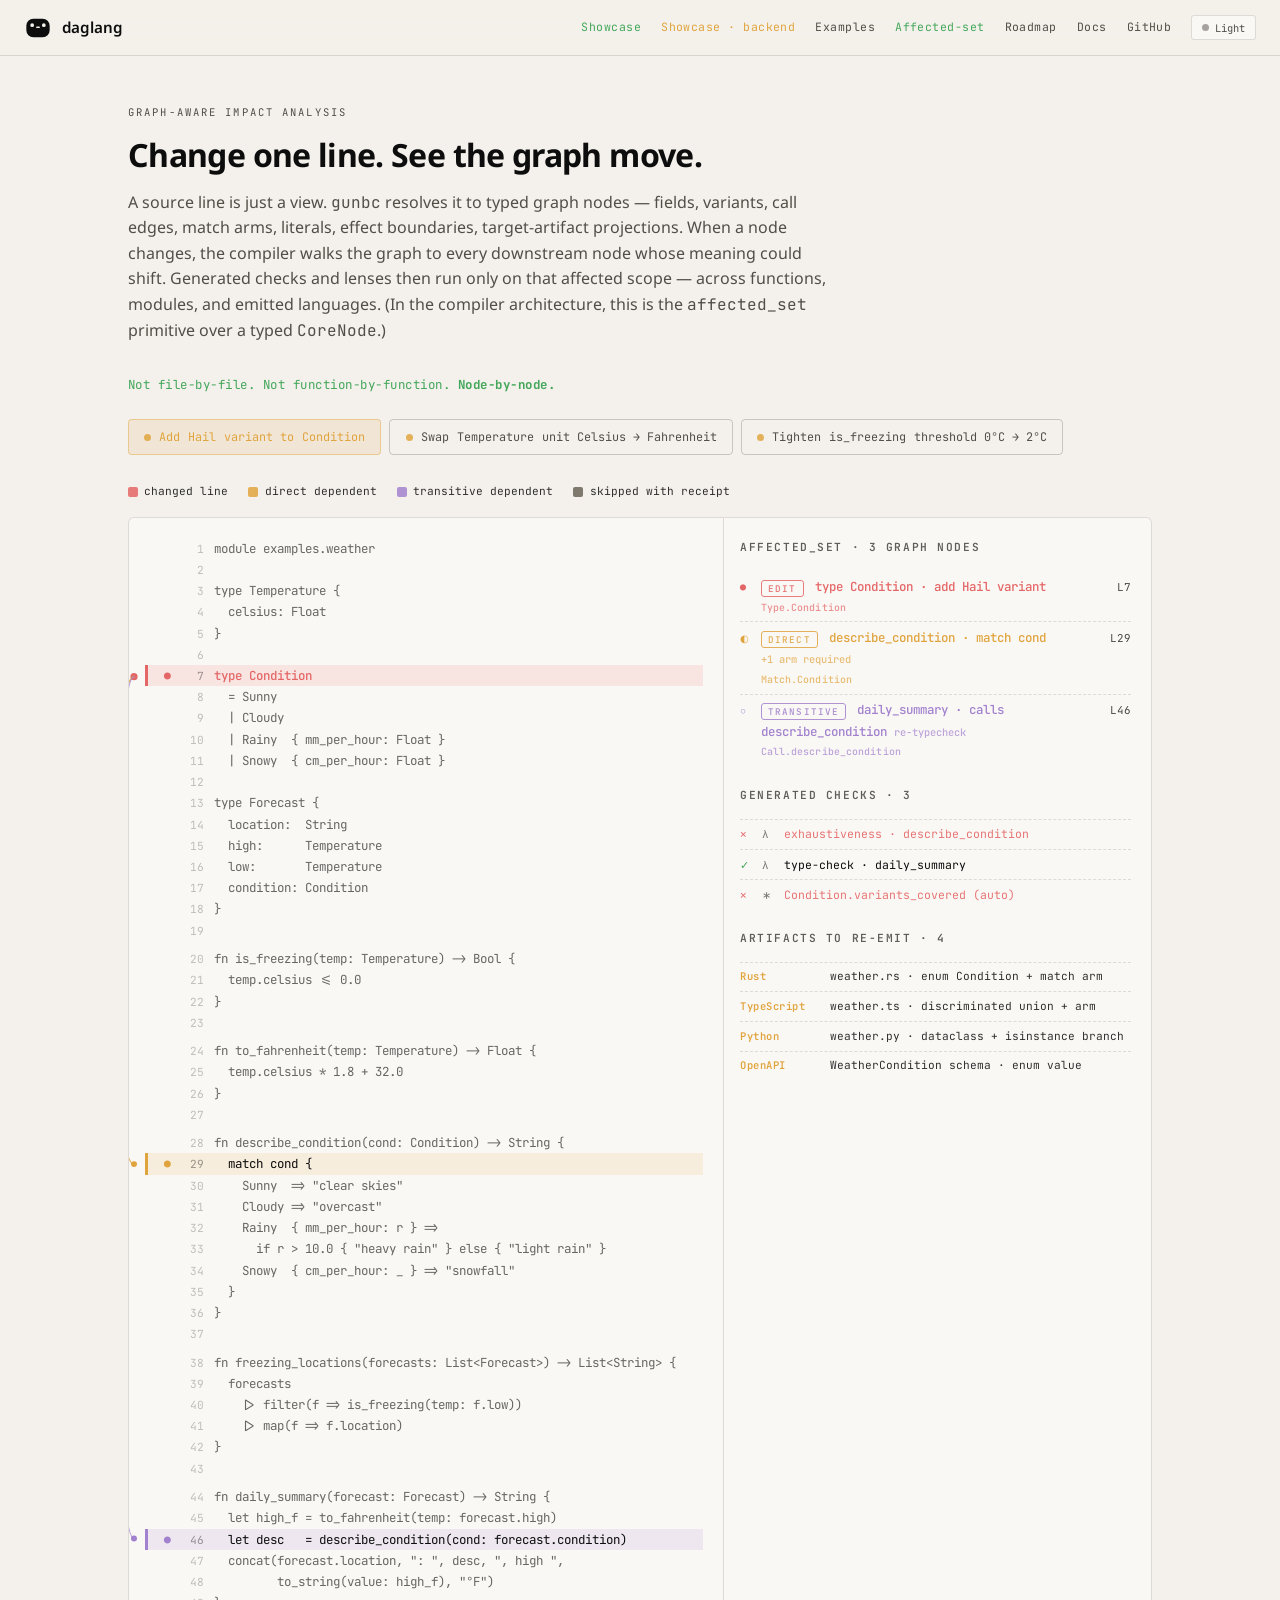
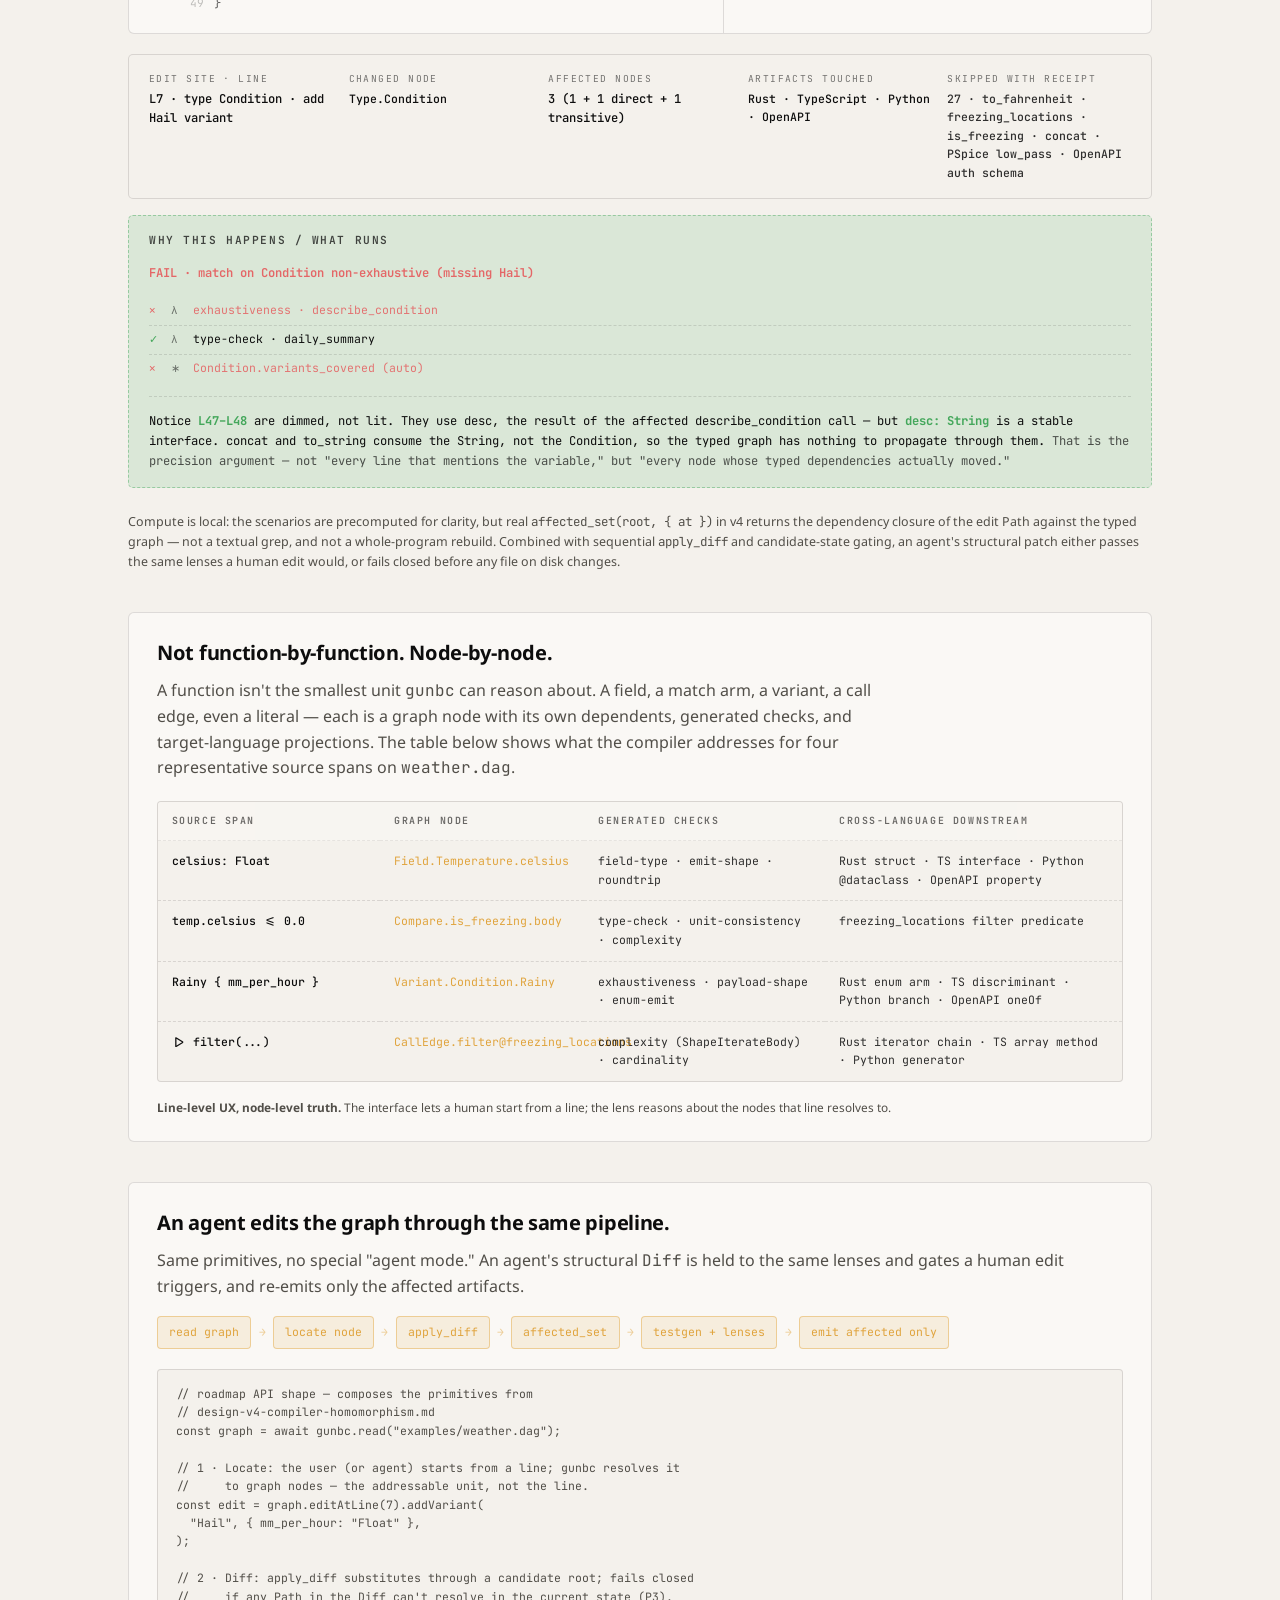
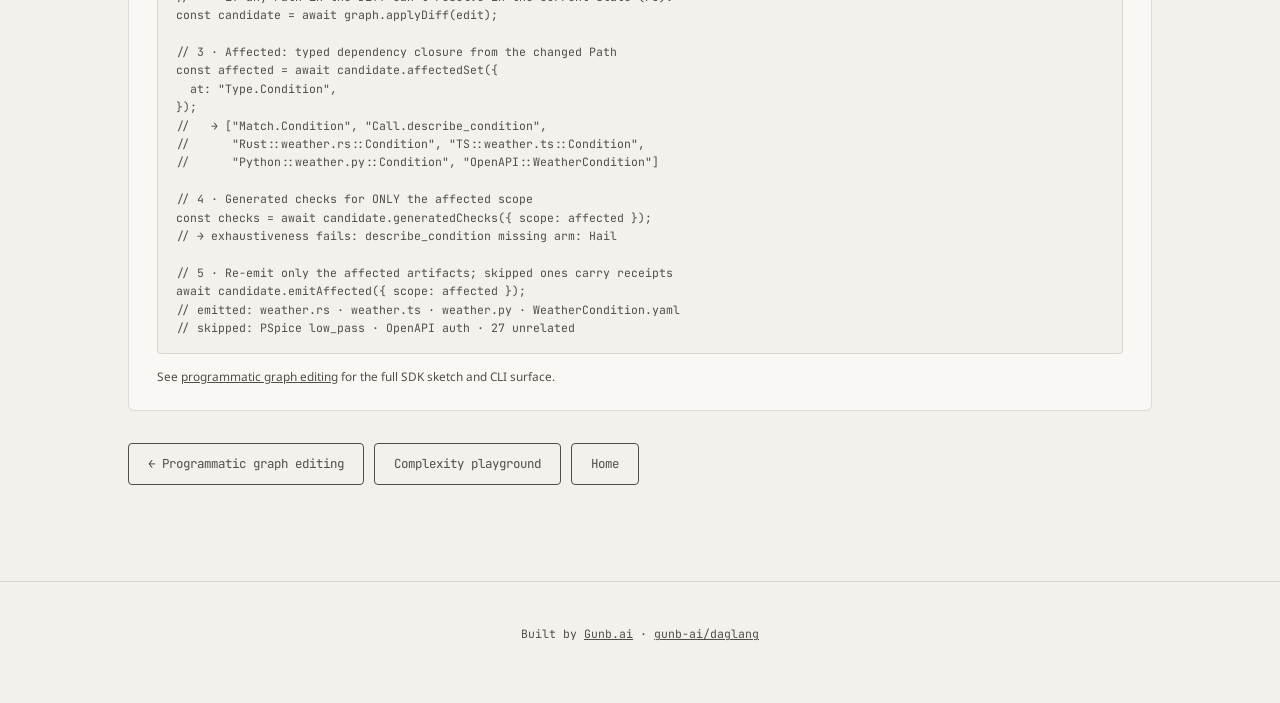
==== commit 29ad1151: "affected-set: simplify receipt to 5 cells, unify explainer (#7) * WIP: frontend  * site: confidence-" ====
--- a/affected-set.html
+++ b/affected-set.html
@@ -230,26 +230,30 @@
     }
     .as-art-file { opacity: 0.85; }
 
-    /* Precision callout — explains where the typed graph stops */
-    .as-precision {
-      margin-top: 1.25rem; padding: 1rem 1.25rem;
+    /* Gate, generated checks, and precision — one block under the receipt */
+    .as-explainer {
+      margin-top: 1rem; padding: 1rem 1.25rem;
       border: 1px dashed; border-radius: 5px;
-      display: grid; grid-template-columns: auto 1fr; gap: 0.85rem; align-items: baseline;
-    }
-    [data-mode="dark"] .as-precision { border-color: var(--tier-now-line); background: var(--tier-now-soft); }
-    [data-mode="light"] .as-precision { border-color: var(--tier-now-line); background: var(--tier-now-soft); }
-    .as-precision-tag {
-      font-family: var(--font-mono); font-size: 0.62rem; letter-spacing: 0.16em;
-      text-transform: uppercase; font-weight: 600; color: var(--tier-now);
-    }
-    .as-precision-body {
-      font-family: var(--font-mono); font-size: 0.76rem; line-height: 1.65;
-    }
-    .as-precision-body strong { color: var(--tier-now); }
-    .as-precision-body em { font-style: normal; opacity: 0.7; }
-    @media (max-width: 640px) {
-      .as-precision { grid-template-columns: 1fr; gap: 0.35rem; }
-    }
+      font-family: var(--font-mono);
+    }
+    [data-mode="dark"] .as-explainer { border-color: var(--tier-now-line); background: var(--tier-now-soft); }
+    [data-mode="light"] .as-explainer { border-color: var(--tier-now-line); background: var(--tier-now-soft); }
+    .as-explainer-head {
+      margin: 0 0 0.85rem; font-size: 0.7rem; letter-spacing: 0.14em;
+      text-transform: uppercase; font-weight: 600; opacity: 0.75;
+    }
+    .as-explainer-gate {
+      font-size: 0.76rem; font-weight: 600; margin: 0 0 0.85rem;
+    }
+    .as-explainer-checks { margin: 0 0 0.85rem; }
+    .as-explainer-checks .as-gen-row:first-of-type { border-top: 0; }
+    .as-explainer-body {
+      font-size: 0.76rem; line-height: 1.65; margin: 0;
+      padding-top: 0.85rem; border-top: 1px dashed var(--border-dark);
+    }
+    [data-mode="light"] .as-explainer-body { border-top-color: var(--border-light); }
+    .as-explainer-body strong { color: var(--tier-now); }
+    .as-explainer-body em { font-style: normal; opacity: 0.7; }
 
     /* Node-granularity panel below the main stage */
     .as-grain {
@@ -319,15 +323,14 @@
     [data-mode="dark"] .as-agent pre { background: var(--void-up2); border-color: var(--border-dark); }
     [data-mode="light"] .as-agent pre { background: var(--warm-white); border-color: var(--border-light); }
 
-    /* Receipt strip below the stage */
+    /* Receipt strip below the stage — five summary cells */
     .as-receipt {
       margin-top: 1.25rem; padding: 1rem 1.25rem;
       border: 1px solid; border-radius: 5px;
       font-family: var(--font-mono); font-size: 0.76rem;
-      display: grid; grid-template-columns: repeat(6, minmax(0, 1fr)); gap: 1rem;
-    }
-    @media (max-width: 980px) { .as-receipt { grid-template-columns: 1fr 1fr; }
-      .as-receipt-cell[style*="grid-column:span 2"] { grid-column: 1 / -1 !important; } }
+      display: grid; grid-template-columns: repeat(5, minmax(0, 1fr)); gap: 1rem;
+    }
+    @media (max-width: 980px) { .as-receipt { grid-template-columns: 1fr 1fr; } }
     [data-mode="dark"] .as-receipt { border-color: var(--border-dark); background: var(--void-up2); }
     [data-mode="light"] .as-receipt { border-color: var(--border-light); background: var(--warm-white); }
     .as-receipt-cell { display: flex; flex-direction: column; gap: 0.2rem; }
@@ -480,7 +483,7 @@
       <span class="as-receipt-value" id="r-site">—</span>
     </div>
     <div class="as-receipt-cell">
-      <span class="as-receipt-label">graph node</span>
+      <span class="as-receipt-label">changed node</span>
       <span class="as-receipt-value" id="r-node" style="font-size:0.72rem">—</span>
     </div>
     <div class="as-receipt-cell">
@@ -488,27 +491,21 @@
       <span class="as-receipt-value" id="r-size">—</span>
     </div>
     <div class="as-receipt-cell">
-      <span class="as-receipt-label">generated checks</span>
-      <span class="as-receipt-value" id="r-lenses" style="font-size:0.72rem">—</span>
-    </div>
-    <div class="as-receipt-cell">
       <span class="as-receipt-label">artifacts touched</span>
       <span class="as-receipt-value" id="r-artifacts" style="font-size:0.72rem">—</span>
     </div>
     <div class="as-receipt-cell">
-      <span class="as-receipt-label">gate result</span>
-      <span class="as-receipt-value" id="r-gate">—</span>
-    </div>
-    <div class="as-receipt-cell" style="grid-column:span 2">
       <span class="as-receipt-label">skipped with receipt</span>
       <span class="as-receipt-value" id="r-skipped" style="opacity:0.85;font-size:0.72rem">—</span>
     </div>
   </div>
 
-  <div class="as-precision" id="as-precision">
-    <div class="as-precision-tag">why does it stop?</div>
-    <div class="as-precision-body" id="as-precision-body">—</div>
-  </div>
+  <section class="as-explainer" id="as-explainer" aria-live="polite">
+    <h3 class="as-explainer-head">Why this happens / what runs</h3>
+    <div class="as-explainer-gate" id="as-explainer-gate">—</div>
+    <div class="as-explainer-checks" id="as-explainer-checks" aria-label="generated checks"><!-- populated by JS --></div>
+    <div class="as-explainer-body" id="as-explainer-body">—</div>
+  </section>
 
   <p class="muted" style="margin-top:1.5rem;font-size:0.78rem">
     Compute is local: the scenarios are precomputed for clarity, but real <code>affected_set(root, { at })</code>
@@ -850,16 +847,7 @@
     // Generated checks — testgen + lens derivations for the affected scope
     if (s.generated && s.generated.length) {
       html += '<h3 style="margin-top:1.25rem">generated checks · ' + s.generated.length + '</h3>';
-      s.generated.forEach(function (g) {
-        var stateClass = g.state === "fail" ? "g-fail" : g.state === "warn" ? "g-warn" : "g-pass";
-        var icon = g.state === "fail" ? "✕" : g.state === "warn" ? "!" : "✓";
-        var kindIcon = g.kind === "lens" ? "λ" : g.kind === "testgen" ? "∗" : "•";
-        html += '<div class="as-gen-row ' + stateClass + '">' +
-          '<span class="as-gen-state">' + icon + '</span>' +
-          '<span class="as-gen-kind" title="' + g.kind + '">' + kindIcon + '</span>' +
-          '<span class="as-gen-label">' + escapeHtml(g.label) + '</span>' +
-          '</div>';
-      });
+      html += generatedChecksHtml(s.generated);
     }
 
     // Cross-language artifacts touched
@@ -1002,6 +990,21 @@
     });
   }
 
+  function generatedChecksHtml(items) {
+    var html = "";
+    (items || []).forEach(function (g) {
+      var stateClass = g.state === "fail" ? "g-fail" : g.state === "warn" ? "g-warn" : "g-pass";
+      var icon = g.state === "fail" ? "✕" : g.state === "warn" ? "!" : "✓";
+      var kindIcon = g.kind === "lens" ? "λ" : g.kind === "testgen" ? "∗" : "•";
+      html += '<div class="as-gen-row ' + stateClass + '">' +
+        '<span class="as-gen-state">' + icon + '</span>' +
+        '<span class="as-gen-kind" title="' + g.kind + '">' + kindIcon + '</span>' +
+        '<span class="as-gen-label">' + escapeHtml(g.label) + '</span>' +
+        '</div>';
+    });
+    return html;
+  }
+
   function renderReceipt(s) {
     document.getElementById("r-site").textContent = "L" + s.site.line + " · " + s.site.label;
     var node = document.getElementById("r-node");
@@ -1009,21 +1012,24 @@
     document.getElementById("r-size").textContent =
       (1 + s.direct.length + s.transitive.length) +
       " (1 + " + s.direct.length + " direct + " + s.transitive.length + " transitive)";
-    var gens = (s.generated || []);
-    var run = gens.length;
-    document.getElementById("r-lenses").textContent =
-      run + " run / " + (s.skipCount || 0) + " skip";
     var artifacts = document.getElementById("r-artifacts");
     if (artifacts) {
       artifacts.textContent = (s.artifacts || []).map(function (a) { return a.lang; }).join(" · ") || "none";
     }
-    var gate = document.getElementById("r-gate");
-    gate.textContent = s.gate.label;
-    gate.style.color = s.gate.ok ? "var(--tier-now)" : "var(--diag-fail)";
     var skipped = document.getElementById("r-skipped");
     if (skipped) skipped.textContent = (s.skipCount || 0) + " · " + (s.skipped || "—");
-    var precision = document.getElementById("as-precision-body");
-    if (precision) precision.innerHTML = s.precision || "";
+  }
+
+  function renderExplainer(s) {
+    var gate = document.getElementById("as-explainer-gate");
+    if (gate) {
+      gate.textContent = s.gate.label;
+      gate.style.color = s.gate.ok ? "var(--tier-now)" : "var(--diag-fail)";
+    }
+    var checks = document.getElementById("as-explainer-checks");
+    if (checks) checks.innerHTML = generatedChecksHtml(s.generated);
+    var body = document.getElementById("as-explainer-body");
+    if (body) body.innerHTML = s.precision || "";
   }
 
   function applyScenario(id) {
@@ -1039,6 +1045,7 @@
 
     renderTree(s);
     renderReceipt(s);
+    renderExplainer(s);
     // Wait one frame so the line-class restyling settles before measuring.
     requestAnimationFrame(function () { renderFanout(s); });
 
